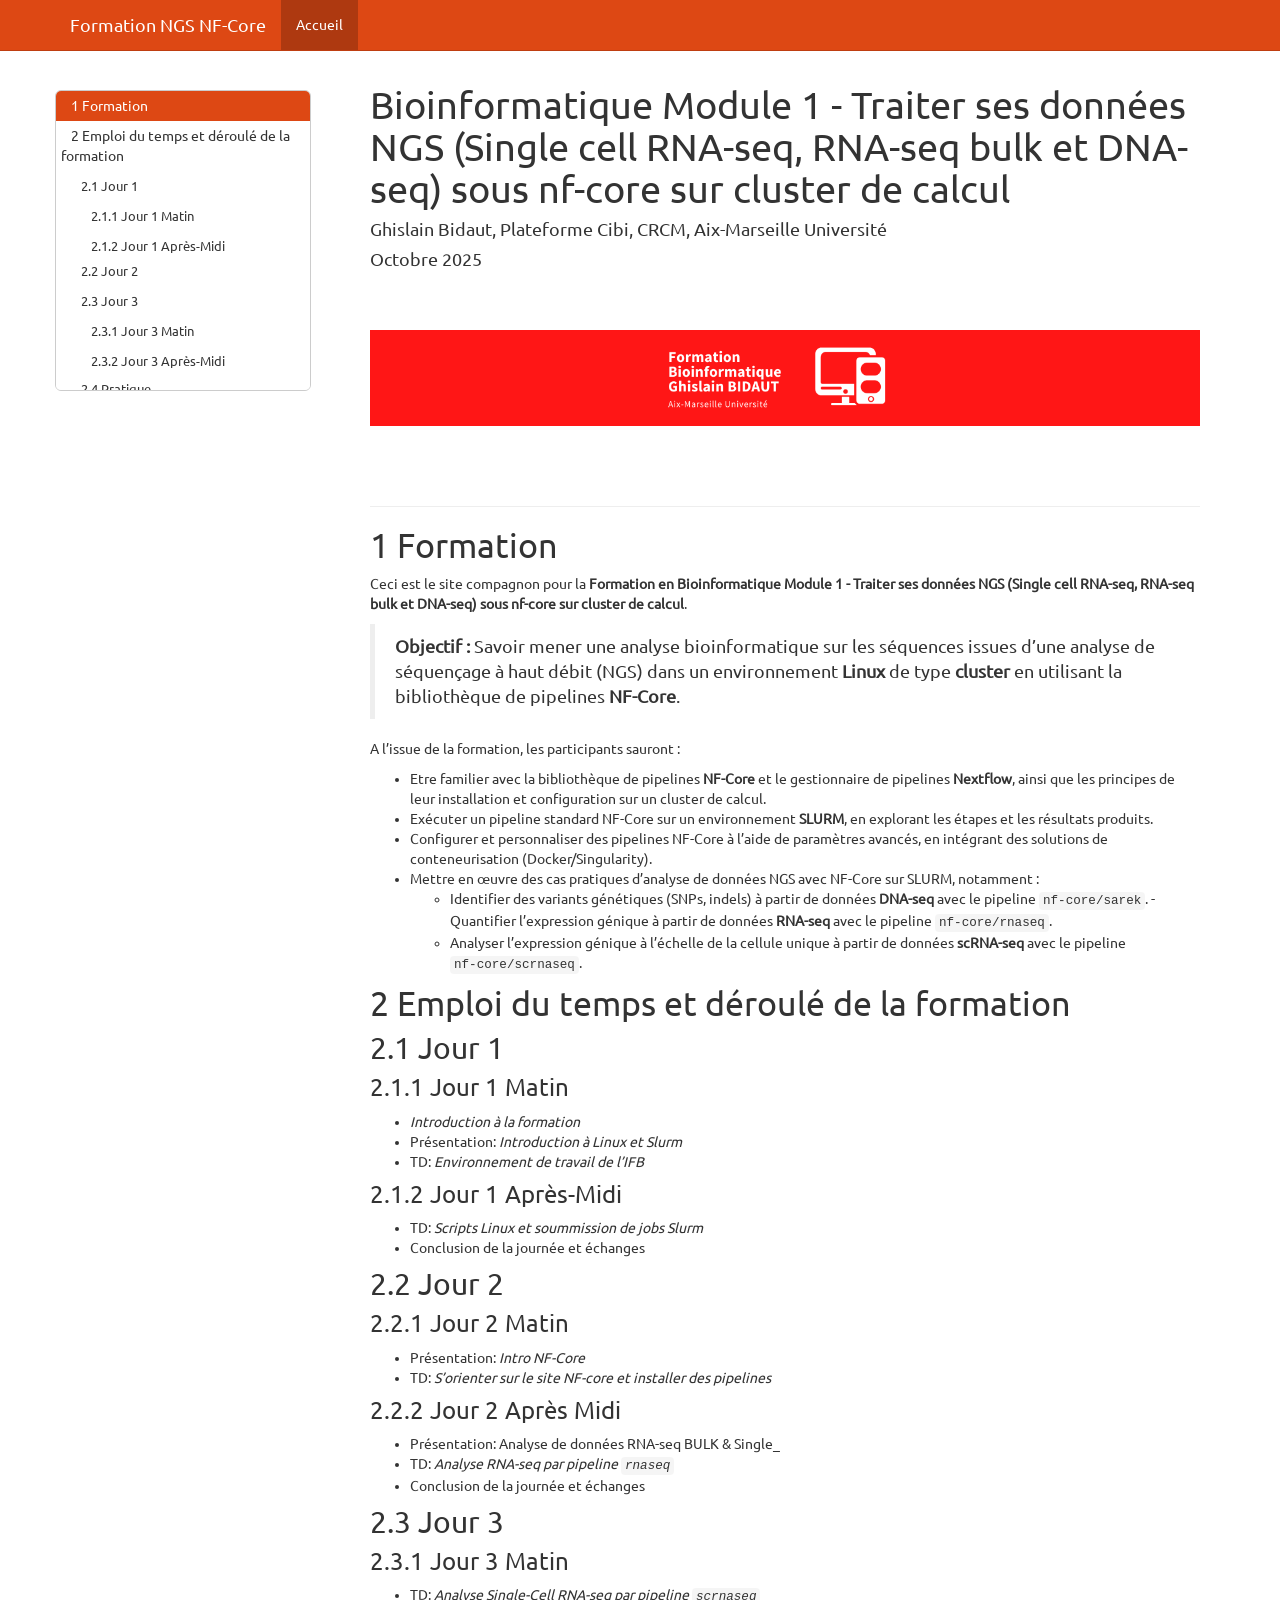
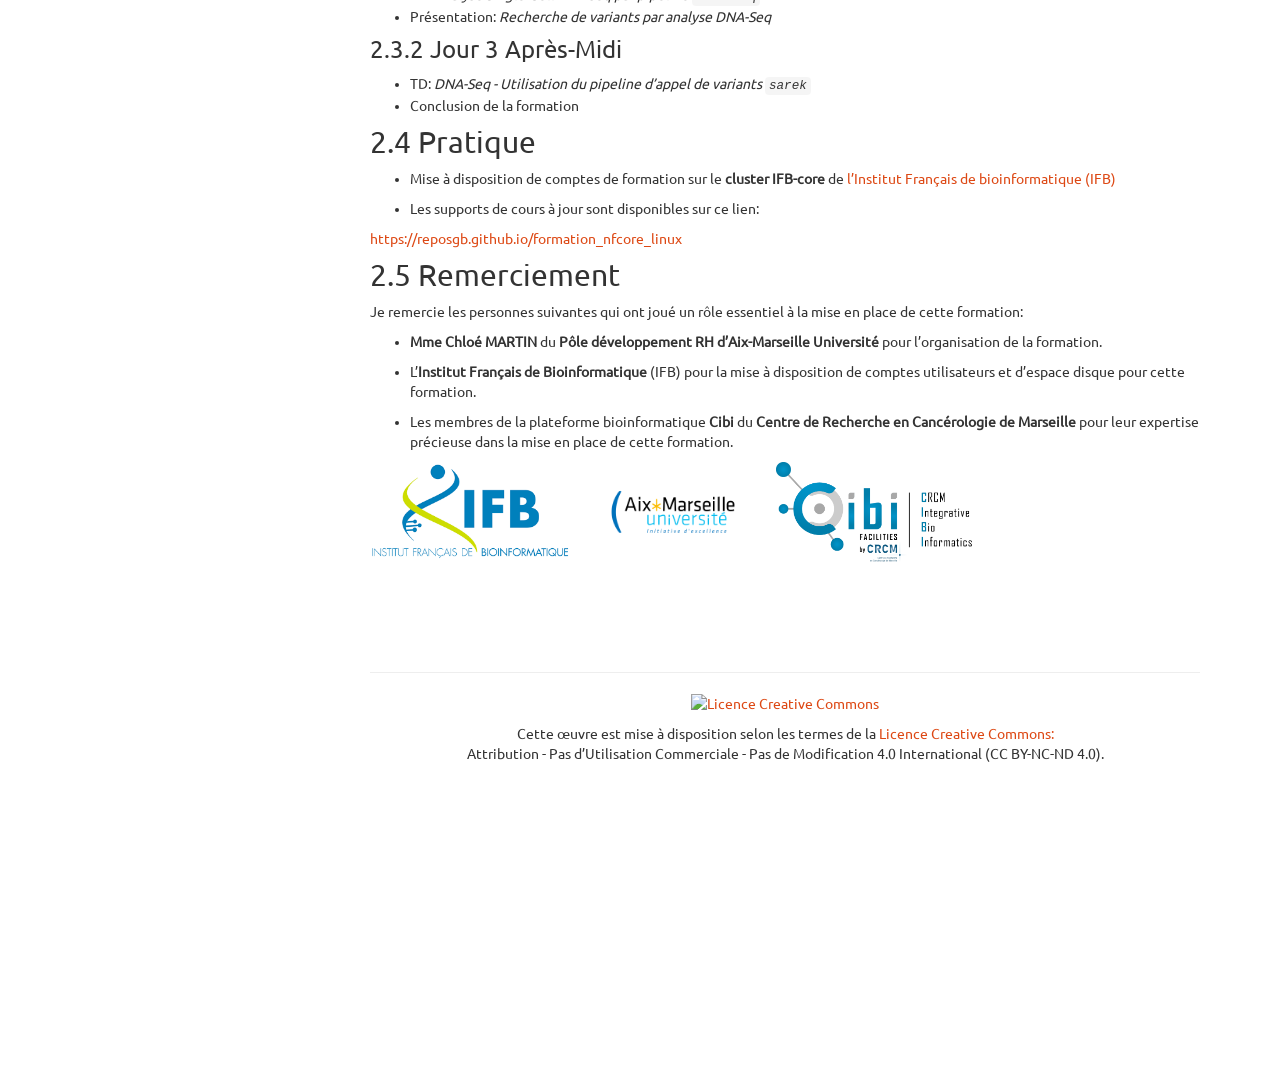
==== index.html @ 245c3b12 "update" ====
<!DOCTYPE html>

<html>

<head>

<meta charset="utf-8" />
<meta name="generator" content="pandoc" />
<meta http-equiv="X-UA-Compatible" content="IE=EDGE" />


<meta name="author" content="Ghislain Bidaut, Plateforme Cibi, CRCM, Aix-Marseille Université" />


<title>Bioinformatique Module 1 - Traiter ses données NGS (Single cell RNA-seq, RNA-seq bulk et DNA-seq) sous nf-core sur cluster de calcul</title>

<script src="site_libs/header-attrs-2.29/header-attrs.js"></script>
<script src="site_libs/jquery-3.6.0/jquery-3.6.0.min.js"></script>
<meta name="viewport" content="width=device-width, initial-scale=1" />
<link href="site_libs/bootstrap-3.3.5/css/united.min.css" rel="stylesheet" />
<script src="site_libs/bootstrap-3.3.5/js/bootstrap.min.js"></script>
<script src="site_libs/bootstrap-3.3.5/shim/html5shiv.min.js"></script>
<script src="site_libs/bootstrap-3.3.5/shim/respond.min.js"></script>
<style>h1 {font-size: 34px;}
       h1.title {font-size: 38px;}
       h2 {font-size: 30px;}
       h3 {font-size: 24px;}
       h4 {font-size: 18px;}
       h5 {font-size: 16px;}
       h6 {font-size: 12px;}
       code {color: inherit; background-color: rgba(0, 0, 0, 0.04);}
       pre:not([class]) { background-color: white }</style>
<script src="site_libs/jqueryui-1.13.2/jquery-ui.min.js"></script>
<link href="site_libs/tocify-1.9.1/jquery.tocify.css" rel="stylesheet" />
<script src="site_libs/tocify-1.9.1/jquery.tocify.js"></script>
<script src="site_libs/navigation-1.1/tabsets.js"></script>
<link href="site_libs/highlightjs-9.12.0/default.css" rel="stylesheet" />
<script src="site_libs/highlightjs-9.12.0/highlight.js"></script>

<style type="text/css">
  code{white-space: pre-wrap;}
  span.smallcaps{font-variant: small-caps;}
  span.underline{text-decoration: underline;}
  div.column{display: inline-block; vertical-align: top; width: 50%;}
  div.hanging-indent{margin-left: 1.5em; text-indent: -1.5em;}
  ul.task-list{list-style: none;}
    </style>

<style type="text/css">code{white-space: pre;}</style>
<script type="text/javascript">
if (window.hljs) {
  hljs.configure({languages: []});
  hljs.initHighlightingOnLoad();
  if (document.readyState && document.readyState === "complete") {
    window.setTimeout(function() { hljs.initHighlighting(); }, 0);
  }
}
</script>









<style type = "text/css">
.main-container {
  max-width: 940px;
  margin-left: auto;
  margin-right: auto;
}
img {
  max-width:100%;
}
.tabbed-pane {
  padding-top: 12px;
}
.html-widget {
  margin-bottom: 20px;
}
button.code-folding-btn:focus {
  outline: none;
}
summary {
  display: list-item;
}
details > summary > p:only-child {
  display: inline;
}
pre code {
  padding: 0;
}
</style>


<style type="text/css">
.dropdown-submenu {
  position: relative;
}
.dropdown-submenu>.dropdown-menu {
  top: 0;
  left: 100%;
  margin-top: -6px;
  margin-left: -1px;
  border-radius: 0 6px 6px 6px;
}
.dropdown-submenu:hover>.dropdown-menu {
  display: block;
}
.dropdown-submenu>a:after {
  display: block;
  content: " ";
  float: right;
  width: 0;
  height: 0;
  border-color: transparent;
  border-style: solid;
  border-width: 5px 0 5px 5px;
  border-left-color: #cccccc;
  margin-top: 5px;
  margin-right: -10px;
}
.dropdown-submenu:hover>a:after {
  border-left-color: #adb5bd;
}
.dropdown-submenu.pull-left {
  float: none;
}
.dropdown-submenu.pull-left>.dropdown-menu {
  left: -100%;
  margin-left: 10px;
  border-radius: 6px 0 6px 6px;
}
</style>

<script type="text/javascript">
// manage active state of menu based on current page
$(document).ready(function () {
  // active menu anchor
  href = window.location.pathname
  href = href.substr(href.lastIndexOf('/') + 1)
  if (href === "")
    href = "index.html";
  var menuAnchor = $('a[href="' + href + '"]');

  // mark the anchor link active (and if it's in a dropdown, also mark that active)
  var dropdown = menuAnchor.closest('li.dropdown');
  if (window.bootstrap) { // Bootstrap 4+
    menuAnchor.addClass('active');
    dropdown.find('> .dropdown-toggle').addClass('active');
  } else { // Bootstrap 3
    menuAnchor.parent().addClass('active');
    dropdown.addClass('active');
  }

  // Navbar adjustments
  var navHeight = $(".navbar").first().height() + 15;
  var style = document.createElement('style');
  var pt = "padding-top: " + navHeight + "px; ";
  var mt = "margin-top: -" + navHeight + "px; ";
  var css = "";
  // offset scroll position for anchor links (for fixed navbar)
  for (var i = 1; i <= 6; i++) {
    css += ".section h" + i + "{ " + pt + mt + "}\n";
  }
  style.innerHTML = "body {" + pt + "padding-bottom: 40px; }\n" + css;
  document.head.appendChild(style);
});
</script>

<!-- tabsets -->

<style type="text/css">
.tabset-dropdown > .nav-tabs {
  display: inline-table;
  max-height: 500px;
  min-height: 44px;
  overflow-y: auto;
  border: 1px solid #ddd;
  border-radius: 4px;
}

.tabset-dropdown > .nav-tabs > li.active:before, .tabset-dropdown > .nav-tabs.nav-tabs-open:before {
  content: "\e259";
  font-family: 'Glyphicons Halflings';
  display: inline-block;
  padding: 10px;
  border-right: 1px solid #ddd;
}

.tabset-dropdown > .nav-tabs.nav-tabs-open > li.active:before {
  content: "\e258";
  font-family: 'Glyphicons Halflings';
  border: none;
}

.tabset-dropdown > .nav-tabs > li.active {
  display: block;
}

.tabset-dropdown > .nav-tabs > li > a,
.tabset-dropdown > .nav-tabs > li > a:focus,
.tabset-dropdown > .nav-tabs > li > a:hover {
  border: none;
  display: inline-block;
  border-radius: 4px;
  background-color: transparent;
}

.tabset-dropdown > .nav-tabs.nav-tabs-open > li {
  display: block;
  float: none;
}

.tabset-dropdown > .nav-tabs > li {
  display: none;
}
</style>

<!-- code folding -->



<style type="text/css">

#TOC {
  margin: 25px 0px 20px 0px;
}
@media (max-width: 768px) {
#TOC {
  position: relative;
  width: 100%;
}
}

@media print {
.toc-content {
  /* see https://github.com/w3c/csswg-drafts/issues/4434 */
  float: right;
}
}

.toc-content {
  padding-left: 30px;
  padding-right: 40px;
}

div.main-container {
  max-width: 1200px;
}

div.tocify {
  width: 20%;
  max-width: 260px;
  max-height: 85%;
}

@media (min-width: 768px) and (max-width: 991px) {
  div.tocify {
    width: 25%;
  }
}

@media (max-width: 767px) {
  div.tocify {
    width: 100%;
    max-width: none;
  }
}

.tocify ul, .tocify li {
  line-height: 20px;
}

.tocify-subheader .tocify-item {
  font-size: 0.90em;
}

.tocify .list-group-item {
  border-radius: 0px;
}


</style>



</head>

<body>


<div class="container-fluid main-container">


<!-- setup 3col/9col grid for toc_float and main content  -->
<div class="row">
<div class="col-xs-12 col-sm-4 col-md-3">
<div id="TOC" class="tocify">
</div>
</div>

<div class="toc-content col-xs-12 col-sm-8 col-md-9">




<div class="navbar navbar-default  navbar-fixed-top" role="navigation">
  <div class="container">
    <div class="navbar-header">
      <button type="button" class="navbar-toggle collapsed" data-toggle="collapse" data-bs-toggle="collapse" data-target="#navbar" data-bs-target="#navbar">
        <span class="icon-bar"></span>
        <span class="icon-bar"></span>
        <span class="icon-bar"></span>
      </button>
      <a class="navbar-brand" href="index.html">Formation NGS NF-Core</a>
    </div>
    <div id="navbar" class="navbar-collapse collapse">
      <ul class="nav navbar-nav">
        <li>
  <a href="index.html">Accueil</a>
</li>
      </ul>
      <ul class="nav navbar-nav navbar-right">
        
      </ul>
    </div><!--/.nav-collapse -->
  </div><!--/.container -->
</div><!--/.navbar -->

<div id="header">



<h1 class="title toc-ignore">Bioinformatique Module 1 - Traiter ses
données NGS (Single cell RNA-seq, RNA-seq bulk et DNA-seq) sous nf-core
sur cluster de calcul</h1>
<h4 class="author">Ghislain Bidaut, Plateforme Cibi, CRCM, Aix-Marseille
Université</h4>
<h4 class="date">Octobre 2025</h4>

</div>


<p><br> <br></p>
<p><img src="Maxi_Logo_Formation_Bioinfo.png" width="3000" /> <br> <br>
<br> <br></p>
<hr />
<div id="formation" class="section level1" number="1">
<h1><span class="header-section-number">1</span> Formation</h1>
<p>Ceci est le site compagnon pour la <strong>Formation en
Bioinformatique Module 1 - Traiter ses données NGS (Single cell RNA-seq,
RNA-seq bulk et DNA-seq) sous nf-core sur cluster de
calcul</strong>.</p>
<blockquote>
<p><strong>Objectif :</strong> Savoir mener une analyse bioinformatique
sur les séquences issues d’une analyse de séquençage à haut débit (NGS)
dans un environnement <strong>Linux</strong> de type
<strong>cluster</strong> en utilisant la bibliothèque de pipelines
<strong>NF-Core</strong>.</p>
</blockquote>
<p>A l’issue de la formation, les participants sauront :</p>
<ul>
<li>Etre familier avec la bibliothèque de pipelines
<strong>NF-Core</strong> et le gestionnaire de pipelines
<strong>Nextflow</strong>, ainsi que les principes de leur installation
et configuration sur un cluster de calcul.</li>
<li>Exécuter un pipeline standard NF-Core sur un environnement
<strong>SLURM</strong>, en explorant les étapes et les résultats
produits.</li>
<li>Configurer et personnaliser des pipelines NF-Core à l’aide de
paramètres avancés, en intégrant des solutions de conteneurisation
(Docker/Singularity).</li>
<li>Mettre en œuvre des cas pratiques d’analyse de données NGS avec
NF-Core sur SLURM, notamment :
<ul>
<li>Identifier des variants génétiques (SNPs, indels) à partir de
données <strong>DNA-seq</strong> avec le pipeline
<code>nf-core/sarek</code>. -Quantifier l’expression génique à partir de
données <strong>RNA-seq</strong> avec le pipeline
<code>nf-core/rnaseq</code>.</li>
<li>Analyser l’expression génique à l’échelle de la cellule unique à
partir de données <strong>scRNA-seq</strong> avec le pipeline
<code>nf-core/scrnaseq</code>.</li>
</ul></li>
</ul>
</div>
<div id="emploi-du-temps-et-déroulé-de-la-formation"
class="section level1" number="2">
<h1><span class="header-section-number">2</span> Emploi du temps et
déroulé de la formation</h1>
<div id="jour-1" class="section level2" number="2.1">
<h2><span class="header-section-number">2.1</span> Jour 1</h2>
<div id="jour-1-matin" class="section level3" number="2.1.1">
<h3><span class="header-section-number">2.1.1</span> Jour 1 Matin</h3>
<ul>
<li><em>Introduction à la formation</em></li>
<li>Présentation: <em>Introduction à Linux et Slurm</em></li>
<li>TD: <em>Environnement de travail de l’IFB</em></li>
</ul>
</div>
<div id="jour-1-après-midi" class="section level3" number="2.1.2">
<h3><span class="header-section-number">2.1.2</span> Jour 1
Après-Midi</h3>
<ul>
<li>TD: <em>Scripts Linux et soummission de jobs Slurm</em></li>
<li>Conclusion de la journée et échanges</li>
</ul>
</div>
</div>
<div id="jour-2" class="section level2" number="2.2">
<h2><span class="header-section-number">2.2</span> Jour 2</h2>
<div id="jour-2-matin" class="section level3" number="2.2.1">
<h3><span class="header-section-number">2.2.1</span> Jour 2 Matin</h3>
<ul>
<li>Présentation: <em>Intro NF-Core</em></li>
<li>TD: <em>S’orienter sur le site NF-core et installer des
pipelines</em></li>
</ul>
</div>
<div id="jour-2-après-midi" class="section level3" number="2.2.2">
<h3><span class="header-section-number">2.2.2</span> Jour 2 Après
Midi</h3>
<ul>
<li>Présentation: Analyse de données RNA-seq BULK &amp; Single_</li>
<li>TD: <em>Analyse RNA-seq par pipeline <code>rnaseq</code></em></li>
<li>Conclusion de la journée et échanges</li>
</ul>
</div>
</div>
<div id="jour-3" class="section level2" number="2.3">
<h2><span class="header-section-number">2.3</span> Jour 3</h2>
<div id="jour-3-matin" class="section level3" number="2.3.1">
<h3><span class="header-section-number">2.3.1</span> Jour 3 Matin</h3>
<ul>
<li>TD: <em>Analyse Single-Cell RNA-seq par pipeline
<code>scrnaseq</code></em></li>
<li>Présentation: <em>Recherche de variants par analyse
DNA-Seq</em></li>
</ul>
</div>
<div id="jour-3-après-midi" class="section level3" number="2.3.2">
<h3><span class="header-section-number">2.3.2</span> Jour 3
Après-Midi</h3>
<ul>
<li>TD: <em>DNA-Seq - Utilisation du pipeline d’appel de variants
<code>sarek</code></em></li>
<li>Conclusion de la formation</li>
</ul>
</div>
</div>
<div id="pratique" class="section level2" number="2.4">
<h2><span class="header-section-number">2.4</span> Pratique</h2>
<ul>
<li><p>Mise à disposition de comptes de formation sur le <strong>cluster
IFB-core</strong> de <a
href="https://www.france-bioinformatique.fr/">l’Institut Français de
bioinformatique (IFB)</a></p></li>
<li><p>Les supports de cours à jour sont disponibles sur ce
lien:</p></li>
</ul>
<p><a href="https://reposgb.github.io/formation_nfcore_linux"
class="uri">https://reposgb.github.io/formation_nfcore_linux</a></p>
</div>
<div id="remerciement" class="section level2" number="2.5">
<h2><span class="header-section-number">2.5</span> Remerciement</h2>
<p>Je remercie les personnes suivantes qui ont joué un rôle essentiel à
la mise en place de cette formation:</p>
<ul>
<li><p><strong>Mme Chloé MARTIN</strong> du <strong>Pôle développement
RH d’Aix-Marseille Université</strong> pour l’organisation de la
formation.</p></li>
<li><p>L’<strong>Institut Français de Bioinformatique</strong> (IFB)
pour la mise à disposition de comptes utilisateurs et d’espace disque
pour cette formation.</p></li>
<li><p>Les membres de la plateforme bioinformatique
<strong>Cibi</strong> du <strong>Centre de Recherche en Cancérologie de
Marseille</strong> pour leur expertise précieuse dans la mise en place
de cette formation.</p></li>
</ul>
<p><img src="Logo_IFB.png" width="200" /> <img src="Logo_AMU.png"
width="200" /> <img src="Logo_Cibi_classic.png" width="200" /></p>
<p><br> <br> <br> <br></p>
<hr />
<div style="text-align: center">
<p><a rel="license" href="http://creativecommons.org/licenses/by-nc-nd/4.0/"><img alt="Licence Creative Commons" style="border-width:0" src="https://licensebuttons.net/l/by-nc-nd/4.0/88x31.png"></a><br></p>
<p>Cette œuvre est mise à disposition selon les termes de la
<a rel="license" href="http://creativecommons.org/licenses/by-nc-nd/4.0/">Licence
Creative Commons:</a> <br>Attribution - Pas d’Utilisation Commerciale -
Pas de Modification 4.0 International (CC BY-NC-ND 4.0).</p>
</div>
</div>
</div>



</div>
</div>

</div>

<script>

// add bootstrap table styles to pandoc tables
function bootstrapStylePandocTables() {
  $('tr.odd').parent('tbody').parent('table').addClass('table table-condensed');
}
$(document).ready(function () {
  bootstrapStylePandocTables();
});


</script>

<!-- tabsets -->

<script>
$(document).ready(function () {
  window.buildTabsets("TOC");
});

$(document).ready(function () {
  $('.tabset-dropdown > .nav-tabs > li').click(function () {
    $(this).parent().toggleClass('nav-tabs-open');
  });
});
</script>

<!-- code folding -->

<script>
$(document).ready(function ()  {

    // temporarily add toc-ignore selector to headers for the consistency with Pandoc
    $('.unlisted.unnumbered').addClass('toc-ignore')

    // move toc-ignore selectors from section div to header
    $('div.section.toc-ignore')
        .removeClass('toc-ignore')
        .children('h1,h2,h3,h4,h5').addClass('toc-ignore');

    // establish options
    var options = {
      selectors: "h1,h2,h3",
      theme: "bootstrap3",
      context: '.toc-content',
      hashGenerator: function (text) {
        return text.replace(/[.\\/?&!#<>]/g, '').replace(/\s/g, '_');
      },
      ignoreSelector: ".toc-ignore",
      scrollTo: 0
    };
    options.showAndHide = true;
    options.smoothScroll = true;

    // tocify
    var toc = $("#TOC").tocify(options).data("toc-tocify");
});
</script>

<!-- dynamically load mathjax for compatibility with self-contained -->
<script>
  (function () {
    var script = document.createElement("script");
    script.type = "text/javascript";
    script.src  = "https://mathjax.rstudio.com/latest/MathJax.js?config=TeX-AMS-MML_HTMLorMML";
    document.getElementsByTagName("head")[0].appendChild(script);
  })();
</script>

</body>
</html>
---- site_libs/bootstrap-3.3.5/css/united.min.css ----
@font-face {
  font-family: 'Ubuntu';
  font-style: normal;
  font-weight: 400;
  src: url(fonts/Ubuntu.ttf) format('truetype');
}

/*!
 * bootswatch v3.3.6
 * Homepage: http://bootswatch.com
 * Copyright 2012-2015 Thomas Park
 * Licensed under MIT
 * Based on Bootstrap
*//*!
 * Bootstrap v3.3.6 (http://getbootstrap.com)
 * Copyright 2011-2015 Twitter, Inc.
 * Licensed under MIT (https://github.com/twbs/bootstrap/blob/master/LICENSE)
 *//*! normalize.css v3.0.3 | MIT License | github.com/necolas/normalize.css */html{font-family:sans-serif;-ms-text-size-adjust:100%;-webkit-text-size-adjust:100%}body{margin:0}article,aside,details,figcaption,figure,footer,header,hgroup,main,menu,nav,section,summary{display:block}audio,canvas,progress,video{display:inline-block;vertical-align:baseline}audio:not([controls]){display:none;height:0}[hidden],template{display:none}a{background-color:transparent}a:active,a:hover{outline:0}abbr[title]{border-bottom:1px dotted}b,strong{font-weight:bold}dfn{font-style:italic}h1{font-size:2em;margin:0.67em 0}mark{background:#ff0;color:#000}small{font-size:80%}sub,sup{font-size:75%;line-height:0;position:relative;vertical-align:baseline}sup{top:-0.5em}sub{bottom:-0.25em}img{border:0}svg:not(:root){overflow:hidden}figure{margin:1em 40px}hr{-webkit-box-sizing:content-box;-moz-box-sizing:content-box;box-sizing:content-box;height:0}pre{overflow:auto}code,kbd,pre,samp{font-family:monospace, monospace;font-size:1em}button,input,optgroup,select,textarea{color:inherit;font:inherit;margin:0}button{overflow:visible}button,select{text-transform:none}button,html input[type="button"],input[type="reset"],input[type="submit"]{-webkit-appearance:button;cursor:pointer}button[disabled],html input[disabled]{cursor:default}button::-moz-focus-inner,input::-moz-focus-inner{border:0;padding:0}input{line-height:normal}input[type="checkbox"],input[type="radio"]{-webkit-box-sizing:border-box;-moz-box-sizing:border-box;box-sizing:border-box;padding:0}input[type="number"]::-webkit-inner-spin-button,input[type="number"]::-webkit-outer-spin-button{height:auto}input[type="search"]{-webkit-appearance:textfield;-webkit-box-sizing:content-box;-moz-box-sizing:content-box;box-sizing:content-box}input[type="search"]::-webkit-search-cancel-button,input[type="search"]::-webkit-search-decoration{-webkit-appearance:none}fieldset{border:1px solid #c0c0c0;margin:0 2px;padding:0.35em 0.625em 0.75em}legend{border:0;padding:0}textarea{overflow:auto}optgroup{font-weight:bold}table{border-collapse:collapse;border-spacing:0}td,th{padding:0}/*! Source: https://github.com/h5bp/html5-boilerplate/blob/master/src/css/main.css */@media print{*,*:before,*:after{background:transparent !important;color:#000 !important;-webkit-box-shadow:none !important;box-shadow:none !important;text-shadow:none !important}a,a:visited{text-decoration:underline}a[href]:after{content:" (" attr(href) ")"}abbr[title]:after{content:" (" attr(title) ")"}a[href^="#"]:after,a[href^="javascript:"]:after{content:""}pre,blockquote{border:1px solid #999;page-break-inside:avoid}thead{display:table-header-group}tr,img{page-break-inside:avoid}img{max-width:100% !important}p,h2,h3{orphans:3;widows:3}h2,h3{page-break-after:avoid}.navbar{display:none}.btn>.caret,.dropup>.btn>.caret{border-top-color:#000 !important}.label{border:1px solid #000}.table{border-collapse:collapse !important}.table td,.table th{background-color:#fff !important}.table-bordered th,.table-bordered td{border:1px solid #ddd !important}}@font-face{font-family:'Glyphicons Halflings';src:url('../fonts/glyphicons-halflings-regular.eot');src:url('../fonts/glyphicons-halflings-regular.eot?#iefix') format('embedded-opentype'),url('../fonts/glyphicons-halflings-regular.woff') format('woff'),url('../fonts/glyphicons-halflings-regular.ttf') format('truetype'),url('../fonts/glyphicons-halflings-regular.svg#glyphicons_halflingsregular') format('svg')}.glyphicon{position:relative;top:1px;display:inline-block;font-family:'Glyphicons Halflings';font-style:normal;font-weight:normal;line-height:1;-webkit-font-smoothing:antialiased;-moz-osx-font-smoothing:grayscale}.glyphicon-asterisk:before{content:"\002a"}.glyphicon-plus:before{content:"\002b"}.glyphicon-euro:before,.glyphicon-eur:before{content:"\20ac"}.glyphicon-minus:before{content:"\2212"}.glyphicon-cloud:before{content:"\2601"}.glyphicon-envelope:before{content:"\2709"}.glyphicon-pencil:before{content:"\270f"}.glyphicon-glass:before{content:"\e001"}.glyphicon-music:before{content:"\e002"}.glyphicon-search:before{content:"\e003"}.glyphicon-heart:before{content:"\e005"}.glyphicon-star:before{content:"\e006"}.glyphicon-star-empty:before{content:"\e007"}.glyphicon-user:before{content:"\e008"}.glyphicon-film:before{content:"\e009"}.glyphicon-th-large:before{content:"\e010"}.glyphicon-th:before{content:"\e011"}.glyphicon-th-list:before{content:"\e012"}.glyphicon-ok:before{content:"\e013"}.glyphicon-remove:before{content:"\e014"}.glyphicon-zoom-in:before{content:"\e015"}.glyphicon-zoom-out:before{content:"\e016"}.glyphicon-off:before{content:"\e017"}.glyphicon-signal:before{content:"\e018"}.glyphicon-cog:before{content:"\e019"}.glyphicon-trash:before{content:"\e020"}.glyphicon-home:before{content:"\e021"}.glyphicon-file:before{content:"\e022"}.glyphicon-time:before{content:"\e023"}.glyphicon-road:before{content:"\e024"}.glyphicon-download-alt:before{content:"\e025"}.glyphicon-download:before{content:"\e026"}.glyphicon-upload:before{content:"\e027"}.glyphicon-inbox:before{content:"\e028"}.glyphicon-play-circle:before{content:"\e029"}.glyphicon-repeat:before{content:"\e030"}.glyphicon-refresh:before{content:"\e031"}.glyphicon-list-alt:before{content:"\e032"}.glyphicon-lock:before{content:"\e033"}.glyphicon-flag:before{content:"\e034"}.glyphicon-headphones:before{content:"\e035"}.glyphicon-volume-off:before{content:"\e036"}.glyphicon-volume-down:before{content:"\e037"}.glyphicon-volume-up:before{content:"\e038"}.glyphicon-qrcode:before{content:"\e039"}.glyphicon-barcode:before{content:"\e040"}.glyphicon-tag:before{content:"\e041"}.glyphicon-tags:before{content:"\e042"}.glyphicon-book:before{content:"\e043"}.glyphicon-bookmark:before{content:"\e044"}.glyphicon-print:before{content:"\e045"}.glyphicon-camera:before{content:"\e046"}.glyphicon-font:before{content:"\e047"}.glyphicon-bold:before{content:"\e048"}.glyphicon-italic:before{content:"\e049"}.glyphicon-text-height:before{content:"\e050"}.glyphicon-text-width:before{content:"\e051"}.glyphicon-align-left:before{content:"\e052"}.glyphicon-align-center:before{content:"\e053"}.glyphicon-align-right:before{content:"\e054"}.glyphicon-align-justify:before{content:"\e055"}.glyphicon-list:before{content:"\e056"}.glyphicon-indent-left:before{content:"\e057"}.glyphicon-indent-right:before{content:"\e058"}.glyphicon-facetime-video:before{content:"\e059"}.glyphicon-picture:before{content:"\e060"}.glyphicon-map-marker:before{content:"\e062"}.glyphicon-adjust:before{content:"\e063"}.glyphicon-tint:before{content:"\e064"}.glyphicon-edit:before{content:"\e065"}.glyphicon-share:before{content:"\e066"}.glyphicon-check:before{content:"\e067"}.glyphicon-move:before{content:"\e068"}.glyphicon-step-backward:before{content:"\e069"}.glyphicon-fast-backward:before{content:"\e070"}.glyphicon-backward:before{content:"\e071"}.glyphicon-play:before{content:"\e072"}.glyphicon-pause:before{content:"\e073"}.glyphicon-stop:before{content:"\e074"}.glyphicon-forward:before{content:"\e075"}.glyphicon-fast-forward:before{content:"\e076"}.glyphicon-step-forward:before{content:"\e077"}.glyphicon-eject:before{content:"\e078"}.glyphicon-chevron-left:before{content:"\e079"}.glyphicon-chevron-right:before{content:"\e080"}.glyphicon-plus-sign:before{content:"\e081"}.glyphicon-minus-sign:before{content:"\e082"}.glyphicon-remove-sign:before{content:"\e083"}.glyphicon-ok-sign:before{content:"\e084"}.glyphicon-question-sign:before{content:"\e085"}.glyphicon-info-sign:before{content:"\e086"}.glyphicon-screenshot:before{content:"\e087"}.glyphicon-remove-circle:before{content:"\e088"}.glyphicon-ok-circle:before{content:"\e089"}.glyphicon-ban-circle:before{content:"\e090"}.glyphicon-arrow-left:before{content:"\e091"}.glyphicon-arrow-right:before{content:"\e092"}.glyphicon-arrow-up:before{content:"\e093"}.glyphicon-arrow-down:before{content:"\e094"}.glyphicon-share-alt:before{content:"\e095"}.glyphicon-resize-full:before{content:"\e096"}.glyphicon-resize-small:before{content:"\e097"}.glyphicon-exclamation-sign:before{content:"\e101"}.glyphicon-gift:before{content:"\e102"}.glyphicon-leaf:before{content:"\e103"}.glyphicon-fire:before{content:"\e104"}.glyphicon-eye-open:before{content:"\e105"}.glyphicon-eye-close:before{content:"\e106"}.glyphicon-warning-sign:before{content:"\e107"}.glyphicon-plane:before{content:"\e108"}.glyphicon-calendar:before{content:"\e109"}.glyphicon-random:before{content:"\e110"}.glyphicon-comment:before{content:"\e111"}.glyphicon-magnet:before{content:"\e112"}.glyphicon-chevron-up:before{content:"\e113"}.glyphicon-chevron-down:before{content:"\e114"}.glyphicon-retweet:before{content:"\e115"}.glyphicon-shopping-cart:before{content:"\e116"}.glyphicon-folder-close:before{content:"\e117"}.glyphicon-folder-open:before{content:"\e118"}.glyphicon-resize-vertical:before{content:"\e119"}.glyphicon-resize-horizontal:before{content:"\e120"}.glyphicon-hdd:before{content:"\e121"}.glyphicon-bullhorn:before{content:"\e122"}.glyphicon-bell:before{content:"\e123"}.glyphicon-certificate:before{content:"\e124"}.glyphicon-thumbs-up:before{content:"\e125"}.glyphicon-thumbs-down:before{content:"\e126"}.glyphicon-hand-right:before{content:"\e127"}.glyphicon-hand-left:before{content:"\e128"}.glyphicon-hand-up:before{content:"\e129"}.glyphicon-hand-down:before{content:"\e130"}.glyphicon-circle-arrow-right:before{content:"\e131"}.glyphicon-circle-arrow-left:before{content:"\e132"}.glyphicon-circle-arrow-up:before{content:"\e133"}.glyphicon-circle-arrow-down:before{content:"\e134"}.glyphicon-globe:before{content:"\e135"}.glyphicon-wrench:before{content:"\e136"}.glyphicon-tasks:before{content:"\e137"}.glyphicon-filter:before{content:"\e138"}.glyphicon-briefcase:before{content:"\e139"}.glyphicon-fullscreen:before{content:"\e140"}.glyphicon-dashboard:before{content:"\e141"}.glyphicon-paperclip:before{content:"\e142"}.glyphicon-heart-empty:before{content:"\e143"}.glyphicon-link:before{content:"\e144"}.glyphicon-phone:before{content:"\e145"}.glyphicon-pushpin:before{content:"\e146"}.glyphicon-usd:before{content:"\e148"}.glyphicon-gbp:before{content:"\e149"}.glyphicon-sort:before{content:"\e150"}.glyphicon-sort-by-alphabet:before{content:"\e151"}.glyphicon-sort-by-alphabet-alt:before{content:"\e152"}.glyphicon-sort-by-order:before{content:"\e153"}.glyphicon-sort-by-order-alt:before{content:"\e154"}.glyphicon-sort-by-attributes:before{content:"\e155"}.glyphicon-sort-by-attributes-alt:before{content:"\e156"}.glyphicon-unchecked:before{content:"\e157"}.glyphicon-expand:before{content:"\e158"}.glyphicon-collapse-down:before{content:"\e159"}.glyphicon-collapse-up:before{content:"\e160"}.glyphicon-log-in:before{content:"\e161"}.glyphicon-flash:before{content:"\e162"}.glyphicon-log-out:before{content:"\e163"}.glyphicon-new-window:before{content:"\e164"}.glyphicon-record:before{content:"\e165"}.glyphicon-save:before{content:"\e166"}.glyphicon-open:before{content:"\e167"}.glyphicon-saved:before{content:"\e168"}.glyphicon-import:before{content:"\e169"}.glyphicon-export:before{content:"\e170"}.glyphicon-send:before{content:"\e171"}.glyphicon-floppy-disk:before{content:"\e172"}.glyphicon-floppy-saved:before{content:"\e173"}.glyphicon-floppy-remove:before{content:"\e174"}.glyphicon-floppy-save:before{content:"\e175"}.glyphicon-floppy-open:before{content:"\e176"}.glyphicon-credit-card:before{content:"\e177"}.glyphicon-transfer:before{content:"\e178"}.glyphicon-cutlery:before{content:"\e179"}.glyphicon-header:before{content:"\e180"}.glyphicon-compressed:before{content:"\e181"}.glyphicon-earphone:before{content:"\e182"}.glyphicon-phone-alt:before{content:"\e183"}.glyphicon-tower:before{content:"\e184"}.glyphicon-stats:before{content:"\e185"}.glyphicon-sd-video:before{content:"\e186"}.glyphicon-hd-video:before{content:"\e187"}.glyphicon-subtitles:before{content:"\e188"}.glyphicon-sound-stereo:before{content:"\e189"}.glyphicon-sound-dolby:before{content:"\e190"}.glyphicon-sound-5-1:before{content:"\e191"}.glyphicon-sound-6-1:before{content:"\e192"}.glyphicon-sound-7-1:before{content:"\e193"}.glyphicon-copyright-mark:before{content:"\e194"}.glyphicon-registration-mark:before{content:"\e195"}.glyphicon-cloud-download:before{content:"\e197"}.glyphicon-cloud-upload:before{content:"\e198"}.glyphicon-tree-conifer:before{content:"\e199"}.glyphicon-tree-deciduous:before{content:"\e200"}.glyphicon-cd:before{content:"\e201"}.glyphicon-save-file:before{content:"\e202"}.glyphicon-open-file:before{content:"\e203"}.glyphicon-level-up:before{content:"\e204"}.glyphicon-copy:before{content:"\e205"}.glyphicon-paste:before{content:"\e206"}.glyphicon-alert:before{content:"\e209"}.glyphicon-equalizer:before{content:"\e210"}.glyphicon-king:before{content:"\e211"}.glyphicon-queen:before{content:"\e212"}.glyphicon-pawn:before{content:"\e213"}.glyphicon-bishop:before{content:"\e214"}.glyphicon-knight:before{content:"\e215"}.glyphicon-baby-formula:before{content:"\e216"}.glyphicon-tent:before{content:"\26fa"}.glyphicon-blackboard:before{content:"\e218"}.glyphicon-bed:before{content:"\e219"}.glyphicon-apple:before{content:"\f8ff"}.glyphicon-erase:before{content:"\e221"}.glyphicon-hourglass:before{content:"\231b"}.glyphicon-lamp:before{content:"\e223"}.glyphicon-duplicate:before{content:"\e224"}.glyphicon-piggy-bank:before{content:"\e225"}.glyphicon-scissors:before{content:"\e226"}.glyphicon-bitcoin:before{content:"\e227"}.glyphicon-btc:before{content:"\e227"}.glyphicon-xbt:before{content:"\e227"}.glyphicon-yen:before{content:"\00a5"}.glyphicon-jpy:before{content:"\00a5"}.glyphicon-ruble:before{content:"\20bd"}.glyphicon-rub:before{content:"\20bd"}.glyphicon-scale:before{content:"\e230"}.glyphicon-ice-lolly:before{content:"\e231"}.glyphicon-ice-lolly-tasted:before{content:"\e232"}.glyphicon-education:before{content:"\e233"}.glyphicon-option-horizontal:before{content:"\e234"}.glyphicon-option-vertical:before{content:"\e235"}.glyphicon-menu-hamburger:before{content:"\e236"}.glyphicon-modal-window:before{content:"\e237"}.glyphicon-oil:before{content:"\e238"}.glyphicon-grain:before{content:"\e239"}.glyphicon-sunglasses:before{content:"\e240"}.glyphicon-text-size:before{content:"\e241"}.glyphicon-text-color:before{content:"\e242"}.glyphicon-text-background:before{content:"\e243"}.glyphicon-object-align-top:before{content:"\e244"}.glyphicon-object-align-bottom:before{content:"\e245"}.glyphicon-object-align-horizontal:before{content:"\e246"}.glyphicon-object-align-left:before{content:"\e247"}.glyphicon-object-align-vertical:before{content:"\e248"}.glyphicon-object-align-right:before{content:"\e249"}.glyphicon-triangle-right:before{content:"\e250"}.glyphicon-triangle-left:before{content:"\e251"}.glyphicon-triangle-bottom:before{content:"\e252"}.glyphicon-triangle-top:before{content:"\e253"}.glyphicon-console:before{content:"\e254"}.glyphicon-superscript:before{content:"\e255"}.glyphicon-subscript:before{content:"\e256"}.glyphicon-menu-left:before{content:"\e257"}.glyphicon-menu-right:before{content:"\e258"}.glyphicon-menu-down:before{content:"\e259"}.glyphicon-menu-up:before{content:"\e260"}*{-webkit-box-sizing:border-box;-moz-box-sizing:border-box;box-sizing:border-box}*:before,*:after{-webkit-box-sizing:border-box;-moz-box-sizing:border-box;box-sizing:border-box}html{font-size:10px;-webkit-tap-highlight-color:rgba(0,0,0,0)}body{font-family:"Ubuntu",Tahoma,"Helvetica Neue",Helvetica,Arial,sans-serif;font-size:14px;line-height:1.42857143;color:#333333;background-color:#ffffff}input,button,select,textarea{font-family:inherit;font-size:inherit;line-height:inherit}a{color:#dd4814;text-decoration:none}a:hover,a:focus{color:#97310e;text-decoration:underline}a:focus{outline:thin dotted;outline:5px auto -webkit-focus-ring-color;outline-offset:-2px}figure{margin:0}img{vertical-align:middle}.img-responsive,.thumbnail>img,.thumbnail a>img,.carousel-inner>.item>img,.carousel-inner>.item>a>img{display:block;max-width:100%;height:auto}.img-rounded{border-radius:6px}.img-thumbnail{padding:4px;line-height:1.42857143;background-color:#ffffff;border:1px solid #dddddd;border-radius:4px;-webkit-transition:all .2s ease-in-out;-o-transition:all .2s ease-in-out;transition:all .2s ease-in-out;display:inline-block;max-width:100%;height:auto}.img-circle{border-radius:50%}hr{margin-top:20px;margin-bottom:20px;border:0;border-top:1px solid #eeeeee}.sr-only{position:absolute;width:1px;height:1px;margin:-1px;padding:0;overflow:hidden;clip:rect(0, 0, 0, 0);border:0}.sr-only-focusable:active,.sr-only-focusable:focus{position:static;width:auto;height:auto;margin:0;overflow:visible;clip:auto}[role="button"]{cursor:pointer}h1,h2,h3,h4,h5,h6,.h1,.h2,.h3,.h4,.h5,.h6{font-family:"Ubuntu",Tahoma,"Helvetica Neue",Helvetica,Arial,sans-serif;font-weight:500;line-height:1.1;color:inherit}h1 small,h2 small,h3 small,h4 small,h5 small,h6 small,.h1 small,.h2 small,.h3 small,.h4 small,.h5 small,.h6 small,h1 .small,h2 .small,h3 .small,h4 .small,h5 .small,h6 .small,.h1 .small,.h2 .small,.h3 .small,.h4 .small,.h5 .small,.h6 .small{font-weight:normal;line-height:1;color:#aea79f}h1,.h1,h2,.h2,h3,.h3{margin-top:20px;margin-bottom:10px}h1 small,.h1 small,h2 small,.h2 small,h3 small,.h3 small,h1 .small,.h1 .small,h2 .small,.h2 .small,h3 .small,.h3 .small{font-size:65%}h4,.h4,h5,.h5,h6,.h6{margin-top:10px;margin-bottom:10px}h4 small,.h4 small,h5 small,.h5 small,h6 small,.h6 small,h4 .small,.h4 .small,h5 .small,.h5 .small,h6 .small,.h6 .small{font-size:75%}h1,.h1{font-size:36px}h2,.h2{font-size:30px}h3,.h3{font-size:24px}h4,.h4{font-size:18px}h5,.h5{font-size:14px}h6,.h6{font-size:12px}p{margin:0 0 10px}.lead{margin-bottom:20px;font-size:16px;font-weight:300;line-height:1.4}@media (min-width:768px){.lead{font-size:21px}}small,.small{font-size:85%}mark,.mark{background-color:#fcf8e3;padding:.2em}.text-left{text-align:left}.text-right{text-align:right}.text-center{text-align:center}.text-justify{text-align:justify}.text-nowrap{white-space:nowrap}.text-lowercase{text-transform:lowercase}.text-uppercase{text-transform:uppercase}.text-capitalize{text-transform:capitalize}.text-muted{color:#aea79f}.text-primary{color:#dd4814}a.text-primary:hover,a.text-primary:focus{color:#ae3910}.text-success{color:#468847}a.text-success:hover,a.text-success:focus{color:#356635}.text-info{color:#3a87ad}a.text-info:hover,a.text-info:focus{color:#2d6987}.text-warning{color:#c09853}a.text-warning:hover,a.text-warning:focus{color:#a47e3c}.text-danger{color:#b94a48}a.text-danger:hover,a.text-danger:focus{color:#953b39}.bg-primary{color:#fff;background-color:#dd4814}a.bg-primary:hover,a.bg-primary:focus{background-color:#ae3910}.bg-success{background-color:#dff0d8}a.bg-success:hover,a.bg-success:focus{background-color:#c1e2b3}.bg-info{background-color:#d9edf7}a.bg-info:hover,a.bg-info:focus{background-color:#afd9ee}.bg-warning{background-color:#fcf8e3}a.bg-warning:hover,a.bg-warning:focus{background-color:#f7ecb5}.bg-danger{background-color:#f2dede}a.bg-danger:hover,a.bg-danger:focus{background-color:#e4b9b9}.page-header{padding-bottom:9px;margin:40px 0 20px;border-bottom:1px solid #eeeeee}ul,ol{margin-top:0;margin-bottom:10px}ul ul,ol ul,ul ol,ol ol{margin-bottom:0}.list-unstyled{padding-left:0;list-style:none}.list-inline{padding-left:0;list-style:none;margin-left:-5px}.list-inline>li{display:inline-block;padding-left:5px;padding-right:5px}dl{margin-top:0;margin-bottom:20px}dt,dd{line-height:1.42857143}dt{font-weight:bold}dd{margin-left:0}@media (min-width:768px){.dl-horizontal dt{float:left;width:160px;clear:left;text-align:right;overflow:hidden;text-overflow:ellipsis;white-space:nowrap}.dl-horizontal dd{margin-left:180px}}abbr[title],abbr[data-original-title]{cursor:help;border-bottom:1px dotted #aea79f}.initialism{font-size:90%;text-transform:uppercase}blockquote{padding:10px 20px;margin:0 0 20px;font-size:17.5px;border-left:5px solid #eeeeee}blockquote p:last-child,blockquote ul:last-child,blockquote ol:last-child{margin-bottom:0}blockquote footer,blockquote small,blockquote .small{display:block;font-size:80%;line-height:1.42857143;color:#aea79f}blockquote footer:before,blockquote small:before,blockquote .small:before{content:'\2014 \00A0'}.blockquote-reverse,blockquote.pull-right{padding-right:15px;padding-left:0;border-right:5px solid #eeeeee;border-left:0;text-align:right}.blockquote-reverse footer:before,blockquote.pull-right footer:before,.blockquote-reverse small:before,blockquote.pull-right small:before,.blockquote-reverse .small:before,blockquote.pull-right .small:before{content:''}.blockquote-reverse footer:after,blockquote.pull-right footer:after,.blockquote-reverse small:after,blockquote.pull-right small:after,.blockquote-reverse .small:after,blockquote.pull-right .small:after{content:'\00A0 \2014'}address{margin-bottom:20px;font-style:normal;line-height:1.42857143}code,kbd,pre,samp{font-family:monospace}code{padding:2px 4px;font-size:90%;color:#c7254e;background-color:#f9f2f4;border-radius:4px}kbd{padding:2px 4px;font-size:90%;color:#ffffff;background-color:#333333;border-radius:3px;-webkit-box-shadow:inset 0 -1px 0 rgba(0,0,0,0.25);box-shadow:inset 0 -1px 0 rgba(0,0,0,0.25)}kbd kbd{padding:0;font-size:100%;font-weight:bold;-webkit-box-shadow:none;box-shadow:none}pre{display:block;padding:9.5px;margin:0 0 10px;font-size:13px;line-height:1.42857143;word-break:break-all;word-wrap:break-word;color:#333333;background-color:#f5f5f5;border:1px solid #cccccc;border-radius:4px}pre code{padding:0;font-size:inherit;color:inherit;white-space:pre-wrap;background-color:transparent;border-radius:0}.pre-scrollable{max-height:340px;overflow-y:scroll}.container{margin-right:auto;margin-left:auto;padding-left:15px;padding-right:15px}@media (min-width:768px){.container{width:750px}}@media (min-width:992px){.container{width:970px}}@media (min-width:1200px){.container{width:1170px}}.container-fluid{margin-right:auto;margin-left:auto;padding-left:15px;padding-right:15px}.row{margin-left:-15px;margin-right:-15px}.col-xs-1,.col-sm-1,.col-md-1,.col-lg-1,.col-xs-2,.col-sm-2,.col-md-2,.col-lg-2,.col-xs-3,.col-sm-3,.col-md-3,.col-lg-3,.col-xs-4,.col-sm-4,.col-md-4,.col-lg-4,.col-xs-5,.col-sm-5,.col-md-5,.col-lg-5,.col-xs-6,.col-sm-6,.col-md-6,.col-lg-6,.col-xs-7,.col-sm-7,.col-md-7,.col-lg-7,.col-xs-8,.col-sm-8,.col-md-8,.col-lg-8,.col-xs-9,.col-sm-9,.col-md-9,.col-lg-9,.col-xs-10,.col-sm-10,.col-md-10,.col-lg-10,.col-xs-11,.col-sm-11,.col-md-11,.col-lg-11,.col-xs-12,.col-sm-12,.col-md-12,.col-lg-12{position:relative;min-height:1px;padding-left:15px;padding-right:15px}.col-xs-1,.col-xs-2,.col-xs-3,.col-xs-4,.col-xs-5,.col-xs-6,.col-xs-7,.col-xs-8,.col-xs-9,.col-xs-10,.col-xs-11,.col-xs-12{float:left}.col-xs-12{width:100%}.col-xs-11{width:91.66666667%}.col-xs-10{width:83.33333333%}.col-xs-9{width:75%}.col-xs-8{width:66.66666667%}.col-xs-7{width:58.33333333%}.col-xs-6{width:50%}.col-xs-5{width:41.66666667%}.col-xs-4{width:33.33333333%}.col-xs-3{width:25%}.col-xs-2{width:16.66666667%}.col-xs-1{width:8.33333333%}.col-xs-pull-12{right:100%}.col-xs-pull-11{right:91.66666667%}.col-xs-pull-10{right:83.33333333%}.col-xs-pull-9{right:75%}.col-xs-pull-8{right:66.66666667%}.col-xs-pull-7{right:58.33333333%}.col-xs-pull-6{right:50%}.col-xs-pull-5{right:41.66666667%}.col-xs-pull-4{right:33.33333333%}.col-xs-pull-3{right:25%}.col-xs-pull-2{right:16.66666667%}.col-xs-pull-1{right:8.33333333%}.col-xs-pull-0{right:auto}.col-xs-push-12{left:100%}.col-xs-push-11{left:91.66666667%}.col-xs-push-10{left:83.33333333%}.col-xs-push-9{left:75%}.col-xs-push-8{left:66.66666667%}.col-xs-push-7{left:58.33333333%}.col-xs-push-6{left:50%}.col-xs-push-5{left:41.66666667%}.col-xs-push-4{left:33.33333333%}.col-xs-push-3{left:25%}.col-xs-push-2{left:16.66666667%}.col-xs-push-1{left:8.33333333%}.col-xs-push-0{left:auto}.col-xs-offset-12{margin-left:100%}.col-xs-offset-11{margin-left:91.66666667%}.col-xs-offset-10{margin-left:83.33333333%}.col-xs-offset-9{margin-left:75%}.col-xs-offset-8{margin-left:66.66666667%}.col-xs-offset-7{margin-left:58.33333333%}.col-xs-offset-6{margin-left:50%}.col-xs-offset-5{margin-left:41.66666667%}.col-xs-offset-4{margin-left:33.33333333%}.col-xs-offset-3{margin-left:25%}.col-xs-offset-2{margin-left:16.66666667%}.col-xs-offset-1{margin-left:8.33333333%}.col-xs-offset-0{margin-left:0%}@media (min-width:768px){.col-sm-1,.col-sm-2,.col-sm-3,.col-sm-4,.col-sm-5,.col-sm-6,.col-sm-7,.col-sm-8,.col-sm-9,.col-sm-10,.col-sm-11,.col-sm-12{float:left}.col-sm-12{width:100%}.col-sm-11{width:91.66666667%}.col-sm-10{width:83.33333333%}.col-sm-9{width:75%}.col-sm-8{width:66.66666667%}.col-sm-7{width:58.33333333%}.col-sm-6{width:50%}.col-sm-5{width:41.66666667%}.col-sm-4{width:33.33333333%}.col-sm-3{width:25%}.col-sm-2{width:16.66666667%}.col-sm-1{width:8.33333333%}.col-sm-pull-12{right:100%}.col-sm-pull-11{right:91.66666667%}.col-sm-pull-10{right:83.33333333%}.col-sm-pull-9{right:75%}.col-sm-pull-8{right:66.66666667%}.col-sm-pull-7{right:58.33333333%}.col-sm-pull-6{right:50%}.col-sm-pull-5{right:41.66666667%}.col-sm-pull-4{right:33.33333333%}.col-sm-pull-3{right:25%}.col-sm-pull-2{right:16.66666667%}.col-sm-pull-1{right:8.33333333%}.col-sm-pull-0{right:auto}.col-sm-push-12{left:100%}.col-sm-push-11{left:91.66666667%}.col-sm-push-10{left:83.33333333%}.col-sm-push-9{left:75%}.col-sm-push-8{left:66.66666667%}.col-sm-push-7{left:58.33333333%}.col-sm-push-6{left:50%}.col-sm-push-5{left:41.66666667%}.col-sm-push-4{left:33.33333333%}.col-sm-push-3{left:25%}.col-sm-push-2{left:16.66666667%}.col-sm-push-1{left:8.33333333%}.col-sm-push-0{left:auto}.col-sm-offset-12{margin-left:100%}.col-sm-offset-11{margin-left:91.66666667%}.col-sm-offset-10{margin-left:83.33333333%}.col-sm-offset-9{margin-left:75%}.col-sm-offset-8{margin-left:66.66666667%}.col-sm-offset-7{margin-left:58.33333333%}.col-sm-offset-6{margin-left:50%}.col-sm-offset-5{margin-left:41.66666667%}.col-sm-offset-4{margin-left:33.33333333%}.col-sm-offset-3{margin-left:25%}.col-sm-offset-2{margin-left:16.66666667%}.col-sm-offset-1{margin-left:8.33333333%}.col-sm-offset-0{margin-left:0%}}@media (min-width:992px){.col-md-1,.col-md-2,.col-md-3,.col-md-4,.col-md-5,.col-md-6,.col-md-7,.col-md-8,.col-md-9,.col-md-10,.col-md-11,.col-md-12{float:left}.col-md-12{width:100%}.col-md-11{width:91.66666667%}.col-md-10{width:83.33333333%}.col-md-9{width:75%}.col-md-8{width:66.66666667%}.col-md-7{width:58.33333333%}.col-md-6{width:50%}.col-md-5{width:41.66666667%}.col-md-4{width:33.33333333%}.col-md-3{width:25%}.col-md-2{width:16.66666667%}.col-md-1{width:8.33333333%}.col-md-pull-12{right:100%}.col-md-pull-11{right:91.66666667%}.col-md-pull-10{right:83.33333333%}.col-md-pull-9{right:75%}.col-md-pull-8{right:66.66666667%}.col-md-pull-7{right:58.33333333%}.col-md-pull-6{right:50%}.col-md-pull-5{right:41.66666667%}.col-md-pull-4{right:33.33333333%}.col-md-pull-3{right:25%}.col-md-pull-2{right:16.66666667%}.col-md-pull-1{right:8.33333333%}.col-md-pull-0{right:auto}.col-md-push-12{left:100%}.col-md-push-11{left:91.66666667%}.col-md-push-10{left:83.33333333%}.col-md-push-9{left:75%}.col-md-push-8{left:66.66666667%}.col-md-push-7{left:58.33333333%}.col-md-push-6{left:50%}.col-md-push-5{left:41.66666667%}.col-md-push-4{left:33.33333333%}.col-md-push-3{left:25%}.col-md-push-2{left:16.66666667%}.col-md-push-1{left:8.33333333%}.col-md-push-0{left:auto}.col-md-offset-12{margin-left:100%}.col-md-offset-11{margin-left:91.66666667%}.col-md-offset-10{margin-left:83.33333333%}.col-md-offset-9{margin-left:75%}.col-md-offset-8{margin-left:66.66666667%}.col-md-offset-7{margin-left:58.33333333%}.col-md-offset-6{margin-left:50%}.col-md-offset-5{margin-left:41.66666667%}.col-md-offset-4{margin-left:33.33333333%}.col-md-offset-3{margin-left:25%}.col-md-offset-2{margin-left:16.66666667%}.col-md-offset-1{margin-left:8.33333333%}.col-md-offset-0{margin-left:0%}}@media (min-width:1200px){.col-lg-1,.col-lg-2,.col-lg-3,.col-lg-4,.col-lg-5,.col-lg-6,.col-lg-7,.col-lg-8,.col-lg-9,.col-lg-10,.col-lg-11,.col-lg-12{float:left}.col-lg-12{width:100%}.col-lg-11{width:91.66666667%}.col-lg-10{width:83.33333333%}.col-lg-9{width:75%}.col-lg-8{width:66.66666667%}.col-lg-7{width:58.33333333%}.col-lg-6{width:50%}.col-lg-5{width:41.66666667%}.col-lg-4{width:33.33333333%}.col-lg-3{width:25%}.col-lg-2{width:16.66666667%}.col-lg-1{width:8.33333333%}.col-lg-pull-12{right:100%}.col-lg-pull-11{right:91.66666667%}.col-lg-pull-10{right:83.33333333%}.col-lg-pull-9{right:75%}.col-lg-pull-8{right:66.66666667%}.col-lg-pull-7{right:58.33333333%}.col-lg-pull-6{right:50%}.col-lg-pull-5{right:41.66666667%}.col-lg-pull-4{right:33.33333333%}.col-lg-pull-3{right:25%}.col-lg-pull-2{right:16.66666667%}.col-lg-pull-1{right:8.33333333%}.col-lg-pull-0{right:auto}.col-lg-push-12{left:100%}.col-lg-push-11{left:91.66666667%}.col-lg-push-10{left:83.33333333%}.col-lg-push-9{left:75%}.col-lg-push-8{left:66.66666667%}.col-lg-push-7{left:58.33333333%}.col-lg-push-6{left:50%}.col-lg-push-5{left:41.66666667%}.col-lg-push-4{left:33.33333333%}.col-lg-push-3{left:25%}.col-lg-push-2{left:16.66666667%}.col-lg-push-1{left:8.33333333%}.col-lg-push-0{left:auto}.col-lg-offset-12{margin-left:100%}.col-lg-offset-11{margin-left:91.66666667%}.col-lg-offset-10{margin-left:83.33333333%}.col-lg-offset-9{margin-left:75%}.col-lg-offset-8{margin-left:66.66666667%}.col-lg-offset-7{margin-left:58.33333333%}.col-lg-offset-6{margin-left:50%}.col-lg-offset-5{margin-left:41.66666667%}.col-lg-offset-4{margin-left:33.33333333%}.col-lg-offset-3{margin-left:25%}.col-lg-offset-2{margin-left:16.66666667%}.col-lg-offset-1{margin-left:8.33333333%}.col-lg-offset-0{margin-left:0%}}table{background-color:transparent}caption{padding-top:8px;padding-bottom:8px;color:#aea79f;text-align:left}th{}.table{width:100%;max-width:100%;margin-bottom:20px}.table>thead>tr>th,.table>tbody>tr>th,.table>tfoot>tr>th,.table>thead>tr>td,.table>tbody>tr>td,.table>tfoot>tr>td{padding:8px;line-height:1.42857143;vertical-align:top;border-top:1px solid #dddddd}.table>thead>tr>th{vertical-align:bottom;border-bottom:2px solid #dddddd}.table>caption+thead>tr:first-child>th,.table>colgroup+thead>tr:first-child>th,.table>thead:first-child>tr:first-child>th,.table>caption+thead>tr:first-child>td,.table>colgroup+thead>tr:first-child>td,.table>thead:first-child>tr:first-child>td{border-top:0}.table>tbody+tbody{border-top:2px solid #dddddd}.table .table{background-color:#ffffff}.table-condensed>thead>tr>th,.table-condensed>tbody>tr>th,.table-condensed>tfoot>tr>th,.table-condensed>thead>tr>td,.table-condensed>tbody>tr>td,.table-condensed>tfoot>tr>td{padding:5px}.table-bordered{border:1px solid #dddddd}.table-bordered>thead>tr>th,.table-bordered>tbody>tr>th,.table-bordered>tfoot>tr>th,.table-bordered>thead>tr>td,.table-bordered>tbody>tr>td,.table-bordered>tfoot>tr>td{border:1px solid #dddddd}.table-bordered>thead>tr>th,.table-bordered>thead>tr>td{border-bottom-width:2px}.table-striped>tbody>tr:nth-of-type(odd){background-color:#f9f9f9}.table-hover>tbody>tr:hover{background-color:#f5f5f5}table col[class*="col-"]{position:static;float:none;display:table-column}table td[class*="col-"],table th[class*="col-"]{position:static;float:none;display:table-cell}.table>thead>tr>td.active,.table>tbody>tr>td.active,.table>tfoot>tr>td.active,.table>thead>tr>th.active,.table>tbody>tr>th.active,.table>tfoot>tr>th.active,.table>thead>tr.active>td,.table>tbody>tr.active>td,.table>tfoot>tr.active>td,.table>thead>tr.active>th,.table>tbody>tr.active>th,.table>tfoot>tr.active>th{background-color:#f5f5f5}.table-hover>tbody>tr>td.active:hover,.table-hover>tbody>tr>th.active:hover,.table-hover>tbody>tr.active:hover>td,.table-hover>tbody>tr:hover>.active,.table-hover>tbody>tr.active:hover>th{background-color:#e8e8e8}.table>thead>tr>td.success,.table>tbody>tr>td.success,.table>tfoot>tr>td.success,.table>thead>tr>th.success,.table>tbody>tr>th.success,.table>tfoot>tr>th.success,.table>thead>tr.success>td,.table>tbody>tr.success>td,.table>tfoot>tr.success>td,.table>thead>tr.success>th,.table>tbody>tr.success>th,.table>tfoot>tr.success>th{background-color:#dff0d8}.table-hover>tbody>tr>td.success:hover,.table-hover>tbody>tr>th.success:hover,.table-hover>tbody>tr.success:hover>td,.table-hover>tbody>tr:hover>.success,.table-hover>tbody>tr.success:hover>th{background-color:#d0e9c6}.table>thead>tr>td.info,.table>tbody>tr>td.info,.table>tfoot>tr>td.info,.table>thead>tr>th.info,.table>tbody>tr>th.info,.table>tfoot>tr>th.info,.table>thead>tr.info>td,.table>tbody>tr.info>td,.table>tfoot>tr.info>td,.table>thead>tr.info>th,.table>tbody>tr.info>th,.table>tfoot>tr.info>th{background-color:#d9edf7}.table-hover>tbody>tr>td.info:hover,.table-hover>tbody>tr>th.info:hover,.table-hover>tbody>tr.info:hover>td,.table-hover>tbody>tr:hover>.info,.table-hover>tbody>tr.info:hover>th{background-color:#c4e3f3}.table>thead>tr>td.warning,.table>tbody>tr>td.warning,.table>tfoot>tr>td.warning,.table>thead>tr>th.warning,.table>tbody>tr>th.warning,.table>tfoot>tr>th.warning,.table>thead>tr.warning>td,.table>tbody>tr.warning>td,.table>tfoot>tr.warning>td,.table>thead>tr.warning>th,.table>tbody>tr.warning>th,.table>tfoot>tr.warning>th{background-color:#fcf8e3}.table-hover>tbody>tr>td.warning:hover,.table-hover>tbody>tr>th.warning:hover,.table-hover>tbody>tr.warning:hover>td,.table-hover>tbody>tr:hover>.warning,.table-hover>tbody>tr.warning:hover>th{background-color:#faf2cc}.table>thead>tr>td.danger,.table>tbody>tr>td.danger,.table>tfoot>tr>td.danger,.table>thead>tr>th.danger,.table>tbody>tr>th.danger,.table>tfoot>tr>th.danger,.table>thead>tr.danger>td,.table>tbody>tr.danger>td,.table>tfoot>tr.danger>td,.table>thead>tr.danger>th,.table>tbody>tr.danger>th,.table>tfoot>tr.danger>th{background-color:#f2dede}.table-hover>tbody>tr>td.danger:hover,.table-hover>tbody>tr>th.danger:hover,.table-hover>tbody>tr.danger:hover>td,.table-hover>tbody>tr:hover>.danger,.table-hover>tbody>tr.danger:hover>th{background-color:#ebcccc}.table-responsive{overflow-x:auto;min-height:0.01%}@media screen and (max-width:767px){.table-responsive{width:100%;margin-bottom:15px;overflow-y:hidden;-ms-overflow-style:-ms-autohiding-scrollbar;border:1px solid #dddddd}.table-responsive>.table{margin-bottom:0}.table-responsive>.table>thead>tr>th,.table-responsive>.table>tbody>tr>th,.table-responsive>.table>tfoot>tr>th,.table-responsive>.table>thead>tr>td,.table-responsive>.table>tbody>tr>td,.table-responsive>.table>tfoot>tr>td{white-space:nowrap}.table-responsive>.table-bordered{border:0}.table-responsive>.table-bordered>thead>tr>th:first-child,.table-responsive>.table-bordered>tbody>tr>th:first-child,.table-responsive>.table-bordered>tfoot>tr>th:first-child,.table-responsive>.table-bordered>thead>tr>td:first-child,.table-responsive>.table-bordered>tbody>tr>td:first-child,.table-responsive>.table-bordered>tfoot>tr>td:first-child{border-left:0}.table-responsive>.table-bordered>thead>tr>th:last-child,.table-responsive>.table-bordered>tbody>tr>th:last-child,.table-responsive>.table-bordered>tfoot>tr>th:last-child,.table-responsive>.table-bordered>thead>tr>td:last-child,.table-responsive>.table-bordered>tbody>tr>td:last-child,.table-responsive>.table-bordered>tfoot>tr>td:last-child{border-right:0}.table-responsive>.table-bordered>tbody>tr:last-child>th,.table-responsive>.table-bordered>tfoot>tr:last-child>th,.table-responsive>.table-bordered>tbody>tr:last-child>td,.table-responsive>.table-bordered>tfoot>tr:last-child>td{border-bottom:0}}fieldset{padding:0;margin:0;border:0;min-width:0}legend{display:block;width:100%;padding:0;margin-bottom:20px;font-size:21px;line-height:inherit;color:#333333;border:0;border-bottom:1px solid #e5e5e5}label{display:inline-block;max-width:100%;margin-bottom:5px;font-weight:bold}input[type="search"]{-webkit-box-sizing:border-box;-moz-box-sizing:border-box;box-sizing:border-box}input[type="radio"],input[type="checkbox"]{margin:4px 0 0;margin-top:1px \9;line-height:normal}input[type="file"]{display:block}input[type="range"]{display:block;width:100%}select[multiple],select[size]{height:auto}input[type="file"]:focus,input[type="radio"]:focus,input[type="checkbox"]:focus{outline:thin dotted;outline:5px auto -webkit-focus-ring-color;outline-offset:-2px}output{display:block;padding-top:9px;font-size:14px;line-height:1.42857143;color:#333333}.form-control{display:block;width:100%;height:38px;padding:8px 12px;font-size:14px;line-height:1.42857143;color:#333333;background-color:#ffffff;background-image:none;border:1px solid #cccccc;border-radius:4px;-webkit-box-shadow:inset 0 1px 1px rgba(0,0,0,0.075);box-shadow:inset 0 1px 1px rgba(0,0,0,0.075);-webkit-transition:border-color ease-in-out .15s,-webkit-box-shadow ease-in-out .15s;-o-transition:border-color ease-in-out .15s,box-shadow ease-in-out .15s;transition:border-color ease-in-out .15s,box-shadow ease-in-out .15s}.form-control:focus{border-color:#66afe9;outline:0;-webkit-box-shadow:inset 0 1px 1px rgba(0,0,0,0.075),0 0 8px rgba(102,175,233,0.6);box-shadow:inset 0 1px 1px rgba(0,0,0,0.075),0 0 8px rgba(102,175,233,0.6)}.form-control::-moz-placeholder{color:#aea79f;opacity:1}.form-control:-ms-input-placeholder{color:#aea79f}.form-control::-webkit-input-placeholder{color:#aea79f}.form-control::-ms-expand{border:0;background-color:transparent}.form-control[disabled],.form-control[readonly],fieldset[disabled] .form-control{background-color:#eeeeee;opacity:1}.form-control[disabled],fieldset[disabled] .form-control{cursor:not-allowed}textarea.form-control{height:auto}input[type="search"]{-webkit-appearance:none}@media screen and (-webkit-min-device-pixel-ratio:0){input[type="date"].form-control,input[type="time"].form-control,input[type="datetime-local"].form-control,input[type="month"].form-control{line-height:38px}input[type="date"].input-sm,input[type="time"].input-sm,input[type="datetime-local"].input-sm,input[type="month"].input-sm,.input-group-sm input[type="date"],.input-group-sm input[type="time"],.input-group-sm input[type="datetime-local"],.input-group-sm input[type="month"]{line-height:30px}input[type="date"].input-lg,input[type="time"].input-lg,input[type="datetime-local"].input-lg,input[type="month"].input-lg,.input-group-lg input[type="date"],.input-group-lg input[type="time"],.input-group-lg input[type="datetime-local"],.input-group-lg input[type="month"]{line-height:54px}}.form-group{margin-bottom:15px}.radio,.checkbox{position:relative;display:block;margin-top:10px;margin-bottom:10px}.radio label,.checkbox label{min-height:20px;padding-left:20px;margin-bottom:0;font-weight:normal;cursor:pointer}.radio input[type="radio"],.radio-inline input[type="radio"],.checkbox input[type="checkbox"],.checkbox-inline input[type="checkbox"]{position:absolute;margin-left:-20px;margin-top:4px \9}.radio+.radio,.checkbox+.checkbox{margin-top:-5px}.radio-inline,.checkbox-inline{position:relative;display:inline-block;padding-left:20px;margin-bottom:0;vertical-align:middle;font-weight:normal;cursor:pointer}.radio-inline+.radio-inline,.checkbox-inline+.checkbox-inline{margin-top:0;margin-left:10px}input[type="radio"][disabled],input[type="checkbox"][disabled],input[type="radio"].disabled,input[type="checkbox"].disabled,fieldset[disabled] input[type="radio"],fieldset[disabled] input[type="checkbox"]{cursor:not-allowed}.radio-inline.disabled,.checkbox-inline.disabled,fieldset[disabled] .radio-inline,fieldset[disabled] .checkbox-inline{cursor:not-allowed}.radio.disabled label,.checkbox.disabled label,fieldset[disabled] .radio label,fieldset[disabled] .checkbox label{cursor:not-allowed}.form-control-static{padding-top:9px;padding-bottom:9px;margin-bottom:0;min-height:34px}.form-control-static.input-lg,.form-control-static.input-sm{padding-left:0;padding-right:0}.input-sm{height:30px;padding:5px 10px;font-size:12px;line-height:1.5;border-radius:3px}select.input-sm{height:30px;line-height:30px}textarea.input-sm,select[multiple].input-sm{height:auto}.form-group-sm .form-control{height:30px;padding:5px 10px;font-size:12px;line-height:1.5;border-radius:3px}.form-group-sm select.form-control{height:30px;line-height:30px}.form-group-sm textarea.form-control,.form-group-sm select[multiple].form-control{height:auto}.form-group-sm .form-control-static{height:30px;min-height:32px;padding:6px 10px;font-size:12px;line-height:1.5}.input-lg{height:54px;padding:14px 16px;font-size:18px;line-height:1.3333333;border-radius:6px}select.input-lg{height:54px;line-height:54px}textarea.input-lg,select[multiple].input-lg{height:auto}.form-group-lg .form-control{height:54px;padding:14px 16px;font-size:18px;line-height:1.3333333;border-radius:6px}.form-group-lg select.form-control{height:54px;line-height:54px}.form-group-lg textarea.form-control,.form-group-lg select[multiple].form-control{height:auto}.form-group-lg .form-control-static{height:54px;min-height:38px;padding:15px 16px;font-size:18px;line-height:1.3333333}.has-feedback{position:relative}.has-feedback .form-control{padding-right:47.5px}.form-control-feedback{position:absolute;top:0;right:0;z-index:2;display:block;width:38px;height:38px;line-height:38px;text-align:center;pointer-events:none}.input-lg+.form-control-feedback,.input-group-lg+.form-control-feedback,.form-group-lg .form-control+.form-control-feedback{width:54px;height:54px;line-height:54px}.input-sm+.form-control-feedback,.input-group-sm+.form-control-feedback,.form-group-sm .form-control+.form-control-feedback{width:30px;height:30px;line-height:30px}.has-success .help-block,.has-success .control-label,.has-success .radio,.has-success .checkbox,.has-success .radio-inline,.has-success .checkbox-inline,.has-success.radio label,.has-success.checkbox label,.has-success.radio-inline label,.has-success.checkbox-inline label{color:#468847}.has-success .form-control{border-color:#468847;-webkit-box-shadow:inset 0 1px 1px rgba(0,0,0,0.075);box-shadow:inset 0 1px 1px rgba(0,0,0,0.075)}.has-success .form-control:focus{border-color:#356635;-webkit-box-shadow:inset 0 1px 1px rgba(0,0,0,0.075),0 0 6px #7aba7b;box-shadow:inset 0 1px 1px rgba(0,0,0,0.075),0 0 6px #7aba7b}.has-success .input-group-addon{color:#468847;border-color:#468847;background-color:#dff0d8}.has-success .form-control-feedback{color:#468847}.has-warning .help-block,.has-warning .control-label,.has-warning .radio,.has-warning .checkbox,.has-warning .radio-inline,.has-warning .checkbox-inline,.has-warning.radio label,.has-warning.checkbox label,.has-warning.radio-inline label,.has-warning.checkbox-inline label{color:#c09853}.has-warning .form-control{border-color:#c09853;-webkit-box-shadow:inset 0 1px 1px rgba(0,0,0,0.075);box-shadow:inset 0 1px 1px rgba(0,0,0,0.075)}.has-warning .form-control:focus{border-color:#a47e3c;-webkit-box-shadow:inset 0 1px 1px rgba(0,0,0,0.075),0 0 6px #dbc59e;box-shadow:inset 0 1px 1px rgba(0,0,0,0.075),0 0 6px #dbc59e}.has-warning .input-group-addon{color:#c09853;border-color:#c09853;background-color:#fcf8e3}.has-warning .form-control-feedback{color:#c09853}.has-error .help-block,.has-error .control-label,.has-error .radio,.has-error .checkbox,.has-error .radio-inline,.has-error .checkbox-inline,.has-error.radio label,.has-error.checkbox label,.has-error.radio-inline label,.has-error.checkbox-inline label{color:#b94a48}.has-error .form-control{border-color:#b94a48;-webkit-box-shadow:inset 0 1px 1px rgba(0,0,0,0.075);box-shadow:inset 0 1px 1px rgba(0,0,0,0.075)}.has-error .form-control:focus{border-color:#953b39;-webkit-box-shadow:inset 0 1px 1px rgba(0,0,0,0.075),0 0 6px #d59392;box-shadow:inset 0 1px 1px rgba(0,0,0,0.075),0 0 6px #d59392}.has-error .input-group-addon{color:#b94a48;border-color:#b94a48;background-color:#f2dede}.has-error .form-control-feedback{color:#b94a48}.has-feedback label~.form-control-feedback{top:25px}.has-feedback label.sr-only~.form-control-feedback{top:0}.help-block{display:block;margin-top:5px;margin-bottom:10px;color:#737373}@media (min-width:768px){.form-inline .form-group{display:inline-block;margin-bottom:0;vertical-align:middle}.form-inline .form-control{display:inline-block;width:auto;vertical-align:middle}.form-inline .form-control-static{display:inline-block}.form-inline .input-group{display:inline-table;vertical-align:middle}.form-inline .input-group .input-group-addon,.form-inline .input-group .input-group-btn,.form-inline .input-group .form-control{width:auto}.form-inline .input-group>.form-control{width:100%}.form-inline .control-label{margin-bottom:0;vertical-align:middle}.form-inline .radio,.form-inline .checkbox{display:inline-block;margin-top:0;margin-bottom:0;vertical-align:middle}.form-inline .radio label,.form-inline .checkbox label{padding-left:0}.form-inline .radio input[type="radio"],.form-inline .checkbox input[type="checkbox"]{position:relative;margin-left:0}.form-inline .has-feedback .form-control-feedback{top:0}}.form-horizontal .radio,.form-horizontal .checkbox,.form-horizontal .radio-inline,.form-horizontal .checkbox-inline{margin-top:0;margin-bottom:0;padding-top:9px}.form-horizontal .radio,.form-horizontal .checkbox{min-height:29px}.form-horizontal .form-group{margin-left:-15px;margin-right:-15px}@media (min-width:768px){.form-horizontal .control-label{text-align:right;margin-bottom:0;padding-top:9px}}.form-horizontal .has-feedback .form-control-feedback{right:15px}@media (min-width:768px){.form-horizontal .form-group-lg .control-label{padding-top:15px;font-size:18px}}@media (min-width:768px){.form-horizontal .form-group-sm .control-label{padding-top:6px;font-size:12px}}.btn{display:inline-block;margin-bottom:0;font-weight:normal;text-align:center;vertical-align:middle;-ms-touch-action:manipulation;touch-action:manipulation;cursor:pointer;background-image:none;border:1px solid transparent;white-space:nowrap;padding:8px 12px;font-size:14px;line-height:1.42857143;border-radius:4px;-webkit-user-select:none;-moz-user-select:none;-ms-user-select:none;user-select:none}.btn:focus,.btn:active:focus,.btn.active:focus,.btn.focus,.btn:active.focus,.btn.active.focus{outline:thin dotted;outline:5px auto -webkit-focus-ring-color;outline-offset:-2px}.btn:hover,.btn:focus,.btn.focus{color:#ffffff;text-decoration:none}.btn:active,.btn.active{outline:0;background-image:none;-webkit-box-shadow:inset 0 3px 5px rgba(0,0,0,0.125);box-shadow:inset 0 3px 5px rgba(0,0,0,0.125)}.btn.disabled,.btn[disabled],fieldset[disabled] .btn{cursor:not-allowed;opacity:0.65;filter:alpha(opacity=65);-webkit-box-shadow:none;box-shadow:none}a.btn.disabled,fieldset[disabled] a.btn{pointer-events:none}.btn-default{color:#ffffff;background-color:#aea79f;border-color:#aea79f}.btn-default:focus,.btn-default.focus{color:#ffffff;background-color:#978e83;border-color:#6f675e}.btn-default:hover{color:#ffffff;background-color:#978e83;border-color:#92897e}.btn-default:active,.btn-default.active,.open>.dropdown-toggle.btn-default{color:#ffffff;background-color:#978e83;border-color:#92897e}.btn-default:active:hover,.btn-default.active:hover,.open>.dropdown-toggle.btn-default:hover,.btn-default:active:focus,.btn-default.active:focus,.open>.dropdown-toggle.btn-default:focus,.btn-default:active.focus,.btn-default.active.focus,.open>.dropdown-toggle.btn-default.focus{color:#ffffff;background-color:#867c71;border-color:#6f675e}.btn-default:active,.btn-default.active,.open>.dropdown-toggle.btn-default{background-image:none}.btn-default.disabled:hover,.btn-default[disabled]:hover,fieldset[disabled] .btn-default:hover,.btn-default.disabled:focus,.btn-default[disabled]:focus,fieldset[disabled] .btn-default:focus,.btn-default.disabled.focus,.btn-default[disabled].focus,fieldset[disabled] .btn-default.focus{background-color:#aea79f;border-color:#aea79f}.btn-default .badge{color:#aea79f;background-color:#ffffff}.btn-primary{color:#ffffff;background-color:#dd4814;border-color:#dd4814}.btn-primary:focus,.btn-primary.focus{color:#ffffff;background-color:#ae3910;border-color:#682209}.btn-primary:hover{color:#ffffff;background-color:#ae3910;border-color:#a5360f}.btn-primary:active,.btn-primary.active,.open>.dropdown-toggle.btn-primary{color:#ffffff;background-color:#ae3910;border-color:#a5360f}.btn-primary:active:hover,.btn-primary.active:hover,.open>.dropdown-toggle.btn-primary:hover,.btn-primary:active:focus,.btn-primary.active:focus,.open>.dropdown-toggle.btn-primary:focus,.btn-primary:active.focus,.btn-primary.active.focus,.open>.dropdown-toggle.btn-primary.focus{color:#ffffff;background-color:#8d2e0d;border-color:#682209}.btn-primary:active,.btn-primary.active,.open>.dropdown-toggle.btn-primary{background-image:none}.btn-primary.disabled:hover,.btn-primary[disabled]:hover,fieldset[disabled] .btn-primary:hover,.btn-primary.disabled:focus,.btn-primary[disabled]:focus,fieldset[disabled] .btn-primary:focus,.btn-primary.disabled.focus,.btn-primary[disabled].focus,fieldset[disabled] .btn-primary.focus{background-color:#dd4814;border-color:#dd4814}.btn-primary .badge{color:#dd4814;background-color:#ffffff}.btn-success{color:#ffffff;background-color:#38b44a;border-color:#38b44a}.btn-success:focus,.btn-success.focus{color:#ffffff;background-color:#2c8d3a;border-color:#1a5322}.btn-success:hover{color:#ffffff;background-color:#2c8d3a;border-color:#298537}.btn-success:active,.btn-success.active,.open>.dropdown-toggle.btn-success{color:#ffffff;background-color:#2c8d3a;border-color:#298537}.btn-success:active:hover,.btn-success.active:hover,.open>.dropdown-toggle.btn-success:hover,.btn-success:active:focus,.btn-success.active:focus,.open>.dropdown-toggle.btn-success:focus,.btn-success:active.focus,.btn-success.active.focus,.open>.dropdown-toggle.btn-success.focus{color:#ffffff;background-color:#23722f;border-color:#1a5322}.btn-success:active,.btn-success.active,.open>.dropdown-toggle.btn-success{background-image:none}.btn-success.disabled:hover,.btn-success[disabled]:hover,fieldset[disabled] .btn-success:hover,.btn-success.disabled:focus,.btn-success[disabled]:focus,fieldset[disabled] .btn-success:focus,.btn-success.disabled.focus,.btn-success[disabled].focus,fieldset[disabled] .btn-success.focus{background-color:#38b44a;border-color:#38b44a}.btn-success .badge{color:#38b44a;background-color:#ffffff}.btn-info{color:#ffffff;background-color:#772953;border-color:#772953}.btn-info:focus,.btn-info.focus{color:#ffffff;background-color:#511c39;border-color:#180811}.btn-info:hover{color:#ffffff;background-color:#511c39;border-color:#491933}.btn-info:active,.btn-info.active,.open>.dropdown-toggle.btn-info{color:#ffffff;background-color:#511c39;border-color:#491933}.btn-info:active:hover,.btn-info.active:hover,.open>.dropdown-toggle.btn-info:hover,.btn-info:active:focus,.btn-info.active:focus,.open>.dropdown-toggle.btn-info:focus,.btn-info:active.focus,.btn-info.active.focus,.open>.dropdown-toggle.btn-info.focus{color:#ffffff;background-color:#371326;border-color:#180811}.btn-info:active,.btn-info.active,.open>.dropdown-toggle.btn-info{background-image:none}.btn-info.disabled:hover,.btn-info[disabled]:hover,fieldset[disabled] .btn-info:hover,.btn-info.disabled:focus,.btn-info[disabled]:focus,fieldset[disabled] .btn-info:focus,.btn-info.disabled.focus,.btn-info[disabled].focus,fieldset[disabled] .btn-info.focus{background-color:#772953;border-color:#772953}.btn-info .badge{color:#772953;background-color:#ffffff}.btn-warning{color:#ffffff;background-color:#efb73e;border-color:#efb73e}.btn-warning:focus,.btn-warning.focus{color:#ffffff;background-color:#e7a413;border-color:#a0720d}.btn-warning:hover{color:#ffffff;background-color:#e7a413;border-color:#dd9d12}.btn-warning:active,.btn-warning.active,.open>.dropdown-toggle.btn-warning{color:#ffffff;background-color:#e7a413;border-color:#dd9d12}.btn-warning:active:hover,.btn-warning.active:hover,.open>.dropdown-toggle.btn-warning:hover,.btn-warning:active:focus,.btn-warning.active:focus,.open>.dropdown-toggle.btn-warning:focus,.btn-warning:active.focus,.btn-warning.active.focus,.open>.dropdown-toggle.btn-warning.focus{color:#ffffff;background-color:#c68c10;border-color:#a0720d}.btn-warning:active,.btn-warning.active,.open>.dropdown-toggle.btn-warning{background-image:none}.btn-warning.disabled:hover,.btn-warning[disabled]:hover,fieldset[disabled] .btn-warning:hover,.btn-warning.disabled:focus,.btn-warning[disabled]:focus,fieldset[disabled] .btn-warning:focus,.btn-warning.disabled.focus,.btn-warning[disabled].focus,fieldset[disabled] .btn-warning.focus{background-color:#efb73e;border-color:#efb73e}.btn-warning .badge{color:#efb73e;background-color:#ffffff}.btn-danger{color:#ffffff;background-color:#df382c;border-color:#df382c}.btn-danger:focus,.btn-danger.focus{color:#ffffff;background-color:#bc271c;border-color:#791912}.btn-danger:hover{color:#ffffff;background-color:#bc271c;border-color:#b3251b}.btn-danger:active,.btn-danger.active,.open>.dropdown-toggle.btn-danger{color:#ffffff;background-color:#bc271c;border-color:#b3251b}.btn-danger:active:hover,.btn-danger.active:hover,.open>.dropdown-toggle.btn-danger:hover,.btn-danger:active:focus,.btn-danger.active:focus,.open>.dropdown-toggle.btn-danger:focus,.btn-danger:active.focus,.btn-danger.active.focus,.open>.dropdown-toggle.btn-danger.focus{color:#ffffff;background-color:#9d2118;border-color:#791912}.btn-danger:active,.btn-danger.active,.open>.dropdown-toggle.btn-danger{background-image:none}.btn-danger.disabled:hover,.btn-danger[disabled]:hover,fieldset[disabled] .btn-danger:hover,.btn-danger.disabled:focus,.btn-danger[disabled]:focus,fieldset[disabled] .btn-danger:focus,.btn-danger.disabled.focus,.btn-danger[disabled].focus,fieldset[disabled] .btn-danger.focus{background-color:#df382c;border-color:#df382c}.btn-danger .badge{color:#df382c;background-color:#ffffff}.btn-link{color:#dd4814;font-weight:normal;border-radius:0}.btn-link,.btn-link:active,.btn-link.active,.btn-link[disabled],fieldset[disabled] .btn-link{background-color:transparent;-webkit-box-shadow:none;box-shadow:none}.btn-link,.btn-link:hover,.btn-link:focus,.btn-link:active{border-color:transparent}.btn-link:hover,.btn-link:focus{color:#97310e;text-decoration:underline;background-color:transparent}.btn-link[disabled]:hover,fieldset[disabled] .btn-link:hover,.btn-link[disabled]:focus,fieldset[disabled] .btn-link:focus{color:#aea79f;text-decoration:none}.btn-lg,.btn-group-lg>.btn{padding:14px 16px;font-size:18px;line-height:1.3333333;border-radius:6px}.btn-sm,.btn-group-sm>.btn{padding:5px 10px;font-size:12px;line-height:1.5;border-radius:3px}.btn-xs,.btn-group-xs>.btn{padding:1px 5px;font-size:12px;line-height:1.5;border-radius:3px}.btn-block{display:block;width:100%}.btn-block+.btn-block{margin-top:5px}input[type="submit"].btn-block,input[type="reset"].btn-block,input[type="button"].btn-block{width:100%}.fade{opacity:0;-webkit-transition:opacity 0.15s linear;-o-transition:opacity 0.15s linear;transition:opacity 0.15s linear}.fade.in{opacity:1}.collapse{display:none}.collapse.in{display:block}tr.collapse.in{display:table-row}tbody.collapse.in{display:table-row-group}.collapsing{position:relative;height:0;overflow:hidden;-webkit-transition-property:height, visibility;-o-transition-property:height, visibility;transition-property:height, visibility;-webkit-transition-duration:0.35s;-o-transition-duration:0.35s;transition-duration:0.35s;-webkit-transition-timing-function:ease;-o-transition-timing-function:ease;transition-timing-function:ease}.caret{display:inline-block;width:0;height:0;margin-left:2px;vertical-align:middle;border-top:4px dashed;border-top:4px solid \9;border-right:4px solid transparent;border-left:4px solid transparent}.dropup,.dropdown{position:relative}.dropdown-toggle:focus{outline:0}.dropdown-menu{position:absolute;top:100%;left:0;z-index:1000;display:none;float:left;min-width:160px;padding:5px 0;margin:2px 0 0;list-style:none;font-size:14px;text-align:left;background-color:#ffffff;border:1px solid #cccccc;border:1px solid rgba(0,0,0,0.15);border-radius:4px;-webkit-box-shadow:0 6px 12px rgba(0,0,0,0.175);box-shadow:0 6px 12px rgba(0,0,0,0.175);-webkit-background-clip:padding-box;background-clip:padding-box}.dropdown-menu.pull-right{right:0;left:auto}.dropdown-menu .divider{height:1px;margin:9px 0;overflow:hidden;background-color:#e5e5e5}.dropdown-menu>li>a{display:block;padding:3px 20px;clear:both;font-weight:normal;line-height:1.42857143;color:#333333;white-space:nowrap}.dropdown-menu>li>a:hover,.dropdown-menu>li>a:focus{text-decoration:none;color:#ffffff;background-color:#dd4814}.dropdown-menu>.active>a,.dropdown-menu>.active>a:hover,.dropdown-menu>.active>a:focus{color:#ffffff;text-decoration:none;outline:0;background-color:#dd4814}.dropdown-menu>.disabled>a,.dropdown-menu>.disabled>a:hover,.dropdown-menu>.disabled>a:focus{color:#aea79f}.dropdown-menu>.disabled>a:hover,.dropdown-menu>.disabled>a:focus{text-decoration:none;background-color:transparent;background-image:none;filter:progid:DXImageTransform.Microsoft.gradient(enabled=false);cursor:not-allowed}.open>.dropdown-menu{display:block}.open>a{outline:0}.dropdown-menu-right{left:auto;right:0}.dropdown-menu-left{left:0;right:auto}.dropdown-header{display:block;padding:3px 20px;font-size:12px;line-height:1.42857143;color:#aea79f;white-space:nowrap}.dropdown-backdrop{position:fixed;left:0;right:0;bottom:0;top:0;z-index:990}.pull-right>.dropdown-menu{right:0;left:auto}.dropup .caret,.navbar-fixed-bottom .dropdown .caret{border-top:0;border-bottom:4px dashed;border-bottom:4px solid \9;content:""}.dropup .dropdown-menu,.navbar-fixed-bottom .dropdown .dropdown-menu{top:auto;bottom:100%;margin-bottom:2px}@media (min-width:768px){.navbar-right .dropdown-menu{left:auto;right:0}.navbar-right .dropdown-menu-left{left:0;right:auto}}.btn-group,.btn-group-vertical{position:relative;display:inline-block;vertical-align:middle}.btn-group>.btn,.btn-group-vertical>.btn{position:relative;float:left}.btn-group>.btn:hover,.btn-group-vertical>.btn:hover,.btn-group>.btn:focus,.btn-group-vertical>.btn:focus,.btn-group>.btn:active,.btn-group-vertical>.btn:active,.btn-group>.btn.active,.btn-group-vertical>.btn.active{z-index:2}.btn-group .btn+.btn,.btn-group .btn+.btn-group,.btn-group .btn-group+.btn,.btn-group .btn-group+.btn-group{margin-left:-1px}.btn-toolbar{margin-left:-5px}.btn-toolbar .btn,.btn-toolbar .btn-group,.btn-toolbar .input-group{float:left}.btn-toolbar>.btn,.btn-toolbar>.btn-group,.btn-toolbar>.input-group{margin-left:5px}.btn-group>.btn:not(:first-child):not(:last-child):not(.dropdown-toggle){border-radius:0}.btn-group>.btn:first-child{margin-left:0}.btn-group>.btn:first-child:not(:last-child):not(.dropdown-toggle){border-bottom-right-radius:0;border-top-right-radius:0}.btn-group>.btn:last-child:not(:first-child),.btn-group>.dropdown-toggle:not(:first-child){border-bottom-left-radius:0;border-top-left-radius:0}.btn-group>.btn-group{float:left}.btn-group>.btn-group:not(:first-child):not(:last-child)>.btn{border-radius:0}.btn-group>.btn-group:first-child:not(:last-child)>.btn:last-child,.btn-group>.btn-group:first-child:not(:last-child)>.dropdown-toggle{border-bottom-right-radius:0;border-top-right-radius:0}.btn-group>.btn-group:last-child:not(:first-child)>.btn:first-child{border-bottom-left-radius:0;border-top-left-radius:0}.btn-group .dropdown-toggle:active,.btn-group.open .dropdown-toggle{outline:0}.btn-group>.btn+.dropdown-toggle{padding-left:8px;padding-right:8px}.btn-group>.btn-lg+.dropdown-toggle{padding-left:12px;padding-right:12px}.btn-group.open .dropdown-toggle{-webkit-box-shadow:inset 0 3px 5px rgba(0,0,0,0.125);box-shadow:inset 0 3px 5px rgba(0,0,0,0.125)}.btn-group.open .dropdown-toggle.btn-link{-webkit-box-shadow:none;box-shadow:none}.btn .caret{margin-left:0}.btn-lg .caret{border-width:5px 5px 0;border-bottom-width:0}.dropup .btn-lg .caret{border-width:0 5px 5px}.btn-group-vertical>.btn,.btn-group-vertical>.btn-group,.btn-group-vertical>.btn-group>.btn{display:block;float:none;width:100%;max-width:100%}.btn-group-vertical>.btn-group>.btn{float:none}.btn-group-vertical>.btn+.btn,.btn-group-vertical>.btn+.btn-group,.btn-group-vertical>.btn-group+.btn,.btn-group-vertical>.btn-group+.btn-group{margin-top:-1px;margin-left:0}.btn-group-vertical>.btn:not(:first-child):not(:last-child){border-radius:0}.btn-group-vertical>.btn:first-child:not(:last-child){border-top-right-radius:4px;border-top-left-radius:4px;border-bottom-right-radius:0;border-bottom-left-radius:0}.btn-group-vertical>.btn:last-child:not(:first-child){border-top-right-radius:0;border-top-left-radius:0;border-bottom-right-radius:4px;border-bottom-left-radius:4px}.btn-group-vertical>.btn-group:not(:first-child):not(:last-child)>.btn{border-radius:0}.btn-group-vertical>.btn-group:first-child:not(:last-child)>.btn:last-child,.btn-group-vertical>.btn-group:first-child:not(:last-child)>.dropdown-toggle{border-bottom-right-radius:0;border-bottom-left-radius:0}.btn-group-vertical>.btn-group:last-child:not(:first-child)>.btn:first-child{border-top-right-radius:0;border-top-left-radius:0}.btn-group-justified{display:table;width:100%;table-layout:fixed;border-collapse:separate}.btn-group-justified>.btn,.btn-group-justified>.btn-group{float:none;display:table-cell;width:1%}.btn-group-justified>.btn-group .btn{width:100%}.btn-group-justified>.btn-group .dropdown-menu{left:auto}[data-toggle="buttons"]>.btn input[type="radio"],[data-toggle="buttons"]>.btn-group>.btn input[type="radio"],[data-toggle="buttons"]>.btn input[type="checkbox"],[data-toggle="buttons"]>.btn-group>.btn input[type="checkbox"]{position:absolute;clip:rect(0, 0, 0, 0);pointer-events:none}.input-group{position:relative;display:table;border-collapse:separate}.input-group[class*="col-"]{float:none;padding-left:0;padding-right:0}.input-group .form-control{position:relative;z-index:2;float:left;width:100%;margin-bottom:0}.input-group .form-control:focus{z-index:3}.input-group-lg>.form-control,.input-group-lg>.input-group-addon,.input-group-lg>.input-group-btn>.btn{height:54px;padding:14px 16px;font-size:18px;line-height:1.3333333;border-radius:6px}select.input-group-lg>.form-control,select.input-group-lg>.input-group-addon,select.input-group-lg>.input-group-btn>.btn{height:54px;line-height:54px}textarea.input-group-lg>.form-control,textarea.input-group-lg>.input-group-addon,textarea.input-group-lg>.input-group-btn>.btn,select[multiple].input-group-lg>.form-control,select[multiple].input-group-lg>.input-group-addon,select[multiple].input-group-lg>.input-group-btn>.btn{height:auto}.input-group-sm>.form-control,.input-group-sm>.input-group-addon,.input-group-sm>.input-group-btn>.btn{height:30px;padding:5px 10px;font-size:12px;line-height:1.5;border-radius:3px}select.input-group-sm>.form-control,select.input-group-sm>.input-group-addon,select.input-group-sm>.input-group-btn>.btn{height:30px;line-height:30px}textarea.input-group-sm>.form-control,textarea.input-group-sm>.input-group-addon,textarea.input-group-sm>.input-group-btn>.btn,select[multiple].input-group-sm>.form-control,select[multiple].input-group-sm>.input-group-addon,select[multiple].input-group-sm>.input-group-btn>.btn{height:auto}.input-group-addon,.input-group-btn,.input-group .form-control{display:table-cell}.input-group-addon:not(:first-child):not(:last-child),.input-group-btn:not(:first-child):not(:last-child),.input-group .form-control:not(:first-child):not(:last-child){border-radius:0}.input-group-addon,.input-group-btn{width:1%;white-space:nowrap;vertical-align:middle}.input-group-addon{padding:8px 12px;font-size:14px;font-weight:normal;line-height:1;color:#333333;text-align:center;background-color:#eeeeee;border:1px solid #cccccc;border-radius:4px}.input-group-addon.input-sm{padding:5px 10px;font-size:12px;border-radius:3px}.input-group-addon.input-lg{padding:14px 16px;font-size:18px;border-radius:6px}.input-group-addon input[type="radio"],.input-group-addon input[type="checkbox"]{margin-top:0}.input-group .form-control:first-child,.input-group-addon:first-child,.input-group-btn:first-child>.btn,.input-group-btn:first-child>.btn-group>.btn,.input-group-btn:first-child>.dropdown-toggle,.input-group-btn:last-child>.btn:not(:last-child):not(.dropdown-toggle),.input-group-btn:last-child>.btn-group:not(:last-child)>.btn{border-bottom-right-radius:0;border-top-right-radius:0}.input-group-addon:first-child{border-right:0}.input-group .form-control:last-child,.input-group-addon:last-child,.input-group-btn:last-child>.btn,.input-group-btn:last-child>.btn-group>.btn,.input-group-btn:last-child>.dropdown-toggle,.input-group-btn:first-child>.btn:not(:first-child),.input-group-btn:first-child>.btn-group:not(:first-child)>.btn{border-bottom-left-radius:0;border-top-left-radius:0}.input-group-addon:last-child{border-left:0}.input-group-btn{position:relative;font-size:0;white-space:nowrap}.input-group-btn>.btn{position:relative}.input-group-btn>.btn+.btn{margin-left:-1px}.input-group-btn>.btn:hover,.input-group-btn>.btn:focus,.input-group-btn>.btn:active{z-index:2}.input-group-btn:first-child>.btn,.input-group-btn:first-child>.btn-group{margin-right:-1px}.input-group-btn:last-child>.btn,.input-group-btn:last-child>.btn-group{z-index:2;margin-left:-1px}.nav{margin-bottom:0;padding-left:0;list-style:none}.nav>li{position:relative;display:block}.nav>li>a{position:relative;display:block;padding:10px 15px}.nav>li>a:hover,.nav>li>a:focus{text-decoration:none;background-color:#eeeeee}.nav>li.disabled>a{color:#aea79f}.nav>li.disabled>a:hover,.nav>li.disabled>a:focus{color:#aea79f;text-decoration:none;background-color:transparent;cursor:not-allowed}.nav .open>a,.nav .open>a:hover,.nav .open>a:focus{background-color:#eeeeee;border-color:#dd4814}.nav .nav-divider{height:1px;margin:9px 0;overflow:hidden;background-color:#e5e5e5}.nav>li>a>img{max-width:none}.nav-tabs{border-bottom:1px solid #dddddd}.nav-tabs>li{float:left;margin-bottom:-1px}.nav-tabs>li>a{margin-right:2px;line-height:1.42857143;border:1px solid transparent;border-radius:4px 4px 0 0}.nav-tabs>li>a:hover{border-color:#eeeeee #eeeeee #dddddd}.nav-tabs>li.active>a,.nav-tabs>li.active>a:hover,.nav-tabs>li.active>a:focus{color:#777777;background-color:#ffffff;border:1px solid #dddddd;border-bottom-color:transparent;cursor:default}.nav-tabs.nav-justified{width:100%;border-bottom:0}.nav-tabs.nav-justified>li{float:none}.nav-tabs.nav-justified>li>a{text-align:center;margin-bottom:5px}.nav-tabs.nav-justified>.dropdown .dropdown-menu{top:auto;left:auto}@media (min-width:768px){.nav-tabs.nav-justified>li{display:table-cell;width:1%}.nav-tabs.nav-justified>li>a{margin-bottom:0}}.nav-tabs.nav-justified>li>a{margin-right:0;border-radius:4px}.nav-tabs.nav-justified>.active>a,.nav-tabs.nav-justified>.active>a:hover,.nav-tabs.nav-justified>.active>a:focus{border:1px solid #dddddd}@media (min-width:768px){.nav-tabs.nav-justified>li>a{border-bottom:1px solid #dddddd;border-radius:4px 4px 0 0}.nav-tabs.nav-justified>.active>a,.nav-tabs.nav-justified>.active>a:hover,.nav-tabs.nav-justified>.active>a:focus{border-bottom-color:#ffffff}}.nav-pills>li{float:left}.nav-pills>li>a{border-radius:4px}.nav-pills>li+li{margin-left:2px}.nav-pills>li.active>a,.nav-pills>li.active>a:hover,.nav-pills>li.active>a:focus{color:#ffffff;background-color:#dd4814}.nav-stacked>li{float:none}.nav-stacked>li+li{margin-top:2px;margin-left:0}.nav-justified{width:100%}.nav-justified>li{float:none}.nav-justified>li>a{text-align:center;margin-bottom:5px}.nav-justified>.dropdown .dropdown-menu{top:auto;left:auto}@media (min-width:768px){.nav-justified>li{display:table-cell;width:1%}.nav-justified>li>a{margin-bottom:0}}.nav-tabs-justified{border-bottom:0}.nav-tabs-justified>li>a{margin-right:0;border-radius:4px}.nav-tabs-justified>.active>a,.nav-tabs-justified>.active>a:hover,.nav-tabs-justified>.active>a:focus{border:1px solid #dddddd}@media (min-width:768px){.nav-tabs-justified>li>a{border-bottom:1px solid #dddddd;border-radius:4px 4px 0 0}.nav-tabs-justified>.active>a,.nav-tabs-justified>.active>a:hover,.nav-tabs-justified>.active>a:focus{border-bottom-color:#ffffff}}.tab-content>.tab-pane{display:none}.tab-content>.active{display:block}.nav-tabs .dropdown-menu{margin-top:-1px;border-top-right-radius:0;border-top-left-radius:0}.navbar{position:relative;min-height:50px;margin-bottom:20px;border:1px solid transparent}@media (min-width:768px){.navbar{border-radius:4px}}@media (min-width:768px){.navbar-header{float:left}}.navbar-collapse{overflow-x:visible;padding-right:15px;padding-left:15px;border-top:1px solid transparent;-webkit-box-shadow:inset 0 1px 0 rgba(255,255,255,0.1);box-shadow:inset 0 1px 0 rgba(255,255,255,0.1);-webkit-overflow-scrolling:touch}.navbar-collapse.in{overflow-y:auto}@media (min-width:768px){.navbar-collapse{width:auto;border-top:0;-webkit-box-shadow:none;box-shadow:none}.navbar-collapse.collapse{display:block !important;height:auto !important;padding-bottom:0;overflow:visible !important}.navbar-collapse.in{overflow-y:visible}.navbar-fixed-top .navbar-collapse,.navbar-static-top .navbar-collapse,.navbar-fixed-bottom .navbar-collapse{padding-left:0;padding-right:0}}.navbar-fixed-top .navbar-collapse,.navbar-fixed-bottom .navbar-collapse{max-height:340px}@media (max-device-width:480px) and (orientation:landscape){.navbar-fixed-top .navbar-collapse,.navbar-fixed-bottom .navbar-collapse{max-height:200px}}.container>.navbar-header,.container-fluid>.navbar-header,.container>.navbar-collapse,.container-fluid>.navbar-collapse{margin-right:-15px;margin-left:-15px}@media (min-width:768px){.container>.navbar-header,.container-fluid>.navbar-header,.container>.navbar-collapse,.container-fluid>.navbar-collapse{margin-right:0;margin-left:0}}.navbar-static-top{z-index:1000;border-width:0 0 1px}@media (min-width:768px){.navbar-static-top{border-radius:0}}.navbar-fixed-top,.navbar-fixed-bottom{position:fixed;right:0;left:0;z-index:1030}@media (min-width:768px){.navbar-fixed-top,.navbar-fixed-bottom{border-radius:0}}.navbar-fixed-top{top:0;border-width:0 0 1px}.navbar-fixed-bottom{bottom:0;margin-bottom:0;border-width:1px 0 0}.navbar-brand{float:left;padding:15px 15px;font-size:18px;line-height:20px;height:50px}.navbar-brand:hover,.navbar-brand:focus{text-decoration:none}.navbar-brand>img{display:block}@media (min-width:768px){.navbar>.container .navbar-brand,.navbar>.container-fluid .navbar-brand{margin-left:-15px}}.navbar-toggle{position:relative;float:right;margin-right:15px;padding:9px 10px;margin-top:8px;margin-bottom:8px;background-color:transparent;background-image:none;border:1px solid transparent;border-radius:4px}.navbar-toggle:focus{outline:0}.navbar-toggle .icon-bar{display:block;width:22px;height:2px;border-radius:1px}.navbar-toggle .icon-bar+.icon-bar{margin-top:4px}@media (min-width:768px){.navbar-toggle{display:none}}.navbar-nav{margin:7.5px -15px}.navbar-nav>li>a{padding-top:10px;padding-bottom:10px;line-height:20px}@media (max-width:767px){.navbar-nav .open .dropdown-menu{position:static;float:none;width:auto;margin-top:0;background-color:transparent;border:0;-webkit-box-shadow:none;box-shadow:none}.navbar-nav .open .dropdown-menu>li>a,.navbar-nav .open .dropdown-menu .dropdown-header{padding:5px 15px 5px 25px}.navbar-nav .open .dropdown-menu>li>a{line-height:20px}.navbar-nav .open .dropdown-menu>li>a:hover,.navbar-nav .open .dropdown-menu>li>a:focus{background-image:none}}@media (min-width:768px){.navbar-nav{float:left;margin:0}.navbar-nav>li{float:left}.navbar-nav>li>a{padding-top:15px;padding-bottom:15px}}.navbar-form{margin-left:-15px;margin-right:-15px;padding:10px 15px;border-top:1px solid transparent;border-bottom:1px solid transparent;-webkit-box-shadow:inset 0 1px 0 rgba(255,255,255,0.1),0 1px 0 rgba(255,255,255,0.1);box-shadow:inset 0 1px 0 rgba(255,255,255,0.1),0 1px 0 rgba(255,255,255,0.1);margin-top:6px;margin-bottom:6px}@media (min-width:768px){.navbar-form .form-group{display:inline-block;margin-bottom:0;vertical-align:middle}.navbar-form .form-control{display:inline-block;width:auto;vertical-align:middle}.navbar-form .form-control-static{display:inline-block}.navbar-form .input-group{display:inline-table;vertical-align:middle}.navbar-form .input-group .input-group-addon,.navbar-form .input-group .input-group-btn,.navbar-form .input-group .form-control{width:auto}.navbar-form .input-group>.form-control{width:100%}.navbar-form .control-label{margin-bottom:0;vertical-align:middle}.navbar-form .radio,.navbar-form .checkbox{display:inline-block;margin-top:0;margin-bottom:0;vertical-align:middle}.navbar-form .radio label,.navbar-form .checkbox label{padding-left:0}.navbar-form .radio input[type="radio"],.navbar-form .checkbox input[type="checkbox"]{position:relative;margin-left:0}.navbar-form .has-feedback .form-control-feedback{top:0}}@media (max-width:767px){.navbar-form .form-group{margin-bottom:5px}.navbar-form .form-group:last-child{margin-bottom:0}}@media (min-width:768px){.navbar-form{width:auto;border:0;margin-left:0;margin-right:0;padding-top:0;padding-bottom:0;-webkit-box-shadow:none;box-shadow:none}}.navbar-nav>li>.dropdown-menu{margin-top:0;border-top-right-radius:0;border-top-left-radius:0}.navbar-fixed-bottom .navbar-nav>li>.dropdown-menu{margin-bottom:0;border-top-right-radius:4px;border-top-left-radius:4px;border-bottom-right-radius:0;border-bottom-left-radius:0}.navbar-btn{margin-top:6px;margin-bottom:6px}.navbar-btn.btn-sm{margin-top:10px;margin-bottom:10px}.navbar-btn.btn-xs{margin-top:14px;margin-bottom:14px}.navbar-text{margin-top:15px;margin-bottom:15px}@media (min-width:768px){.navbar-text{float:left;margin-left:15px;margin-right:15px}}@media (min-width:768px){.navbar-left{float:left !important}.navbar-right{float:right !important;margin-right:-15px}.navbar-right~.navbar-right{margin-right:0}}.navbar-default{background-color:#dd4814;border-color:#bf3e11}.navbar-default .navbar-brand{color:#ffffff}.navbar-default .navbar-brand:hover,.navbar-default .navbar-brand:focus{color:#ffffff;background-color:none}.navbar-default .navbar-text{color:#ffffff}.navbar-default .navbar-nav>li>a{color:#ffffff}.navbar-default .navbar-nav>li>a:hover,.navbar-default .navbar-nav>li>a:focus{color:#ffffff;background-color:#97310e}.navbar-default .navbar-nav>.active>a,.navbar-default .navbar-nav>.active>a:hover,.navbar-default .navbar-nav>.active>a:focus{color:#ffffff;background-color:#ae3910}.navbar-default .navbar-nav>.disabled>a,.navbar-default .navbar-nav>.disabled>a:hover,.navbar-default .navbar-nav>.disabled>a:focus{color:#cccccc;background-color:transparent}.navbar-default .navbar-toggle{border-color:#97310e}.navbar-default .navbar-toggle:hover,.navbar-default .navbar-toggle:focus{background-color:#97310e}.navbar-default .navbar-toggle .icon-bar{background-color:#ffffff}.navbar-default .navbar-collapse,.navbar-default .navbar-form{border-color:#bf3e11}.navbar-default .navbar-nav>.open>a,.navbar-default .navbar-nav>.open>a:hover,.navbar-default .navbar-nav>.open>a:focus{background-color:#ae3910;color:#ffffff}@media (max-width:767px){.navbar-default .navbar-nav .open .dropdown-menu>li>a{color:#ffffff}.navbar-default .navbar-nav .open .dropdown-menu>li>a:hover,.navbar-default .navbar-nav .open .dropdown-menu>li>a:focus{color:#ffffff;background-color:#97310e}.navbar-default .navbar-nav .open .dropdown-menu>.active>a,.navbar-default .navbar-nav .open .dropdown-menu>.active>a:hover,.navbar-default .navbar-nav .open .dropdown-menu>.active>a:focus{color:#ffffff;background-color:#ae3910}.navbar-default .navbar-nav .open .dropdown-menu>.disabled>a,.navbar-default .navbar-nav .open .dropdown-menu>.disabled>a:hover,.navbar-default .navbar-nav .open .dropdown-menu>.disabled>a:focus{color:#cccccc;background-color:transparent}}.navbar-default .navbar-link{color:#ffffff}.navbar-default .navbar-link:hover{color:#ffffff}.navbar-default .btn-link{color:#ffffff}.navbar-default .btn-link:hover,.navbar-default .btn-link:focus{color:#ffffff}.navbar-default .btn-link[disabled]:hover,fieldset[disabled] .navbar-default .btn-link:hover,.navbar-default .btn-link[disabled]:focus,fieldset[disabled] .navbar-default .btn-link:focus{color:#cccccc}.navbar-inverse{background-color:#772953;border-color:#511c39}.navbar-inverse .navbar-brand{color:#ffffff}.navbar-inverse .navbar-brand:hover,.navbar-inverse .navbar-brand:focus{color:#ffffff;background-color:none}.navbar-inverse .navbar-text{color:#ffffff}.navbar-inverse .navbar-nav>li>a{color:#ffffff}.navbar-inverse .navbar-nav>li>a:hover,.navbar-inverse .navbar-nav>li>a:focus{color:#ffffff;background-color:#3e152b}.navbar-inverse .navbar-nav>.active>a,.navbar-inverse .navbar-nav>.active>a:hover,.navbar-inverse .navbar-nav>.active>a:focus{color:#ffffff;background-color:#511c39}.navbar-inverse .navbar-nav>.disabled>a,.navbar-inverse .navbar-nav>.disabled>a:hover,.navbar-inverse .navbar-nav>.disabled>a:focus{color:#cccccc;background-color:transparent}.navbar-inverse .navbar-toggle{border-color:#3e152b}.navbar-inverse .navbar-toggle:hover,.navbar-inverse .navbar-toggle:focus{background-color:#3e152b}.navbar-inverse .navbar-toggle .icon-bar{background-color:#ffffff}.navbar-inverse .navbar-collapse,.navbar-inverse .navbar-form{border-color:#5c2040}.navbar-inverse .navbar-nav>.open>a,.navbar-inverse .navbar-nav>.open>a:hover,.navbar-inverse .navbar-nav>.open>a:focus{background-color:#511c39;color:#ffffff}@media (max-width:767px){.navbar-inverse .navbar-nav .open .dropdown-menu>.dropdown-header{border-color:#511c39}.navbar-inverse .navbar-nav .open .dropdown-menu .divider{background-color:#511c39}.navbar-inverse .navbar-nav .open .dropdown-menu>li>a{color:#ffffff}.navbar-inverse .navbar-nav .open .dropdown-menu>li>a:hover,.navbar-inverse .navbar-nav .open .dropdown-menu>li>a:focus{color:#ffffff;background-color:#3e152b}.navbar-inverse .navbar-nav .open .dropdown-menu>.active>a,.navbar-inverse .navbar-nav .open .dropdown-menu>.active>a:hover,.navbar-inverse .navbar-nav .open .dropdown-menu>.active>a:focus{color:#ffffff;background-color:#511c39}.navbar-inverse .navbar-nav .open .dropdown-menu>.disabled>a,.navbar-inverse .navbar-nav .open .dropdown-menu>.disabled>a:hover,.navbar-inverse .navbar-nav .open .dropdown-menu>.disabled>a:focus{color:#cccccc;background-color:transparent}}.navbar-inverse .navbar-link{color:#ffffff}.navbar-inverse .navbar-link:hover{color:#ffffff}.navbar-inverse .btn-link{color:#ffffff}.navbar-inverse .btn-link:hover,.navbar-inverse .btn-link:focus{color:#ffffff}.navbar-inverse .btn-link[disabled]:hover,fieldset[disabled] .navbar-inverse .btn-link:hover,.navbar-inverse .btn-link[disabled]:focus,fieldset[disabled] .navbar-inverse .btn-link:focus{color:#cccccc}.breadcrumb{padding:8px 15px;margin-bottom:20px;list-style:none;background-color:#f5f5f5;border-radius:4px}.breadcrumb>li{display:inline-block}.breadcrumb>li+li:before{content:"/\00a0";padding:0 5px;color:#cccccc}.breadcrumb>.active{color:#aea79f}.pagination{display:inline-block;padding-left:0;margin:20px 0;border-radius:4px}.pagination>li{display:inline}.pagination>li>a,.pagination>li>span{position:relative;float:left;padding:8px 12px;line-height:1.42857143;text-decoration:none;color:#dd4814;background-color:#ffffff;border:1px solid #dddddd;margin-left:-1px}.pagination>li:first-child>a,.pagination>li:first-child>span{margin-left:0;border-bottom-left-radius:4px;border-top-left-radius:4px}.pagination>li:last-child>a,.pagination>li:last-child>span{border-bottom-right-radius:4px;border-top-right-radius:4px}.pagination>li>a:hover,.pagination>li>span:hover,.pagination>li>a:focus,.pagination>li>span:focus{z-index:2;color:#97310e;background-color:#eeeeee;border-color:#dddddd}.pagination>.active>a,.pagination>.active>span,.pagination>.active>a:hover,.pagination>.active>span:hover,.pagination>.active>a:focus,.pagination>.active>span:focus{z-index:3;color:#aea79f;background-color:#f5f5f5;border-color:#dddddd;cursor:default}.pagination>.disabled>span,.pagination>.disabled>span:hover,.pagination>.disabled>span:focus,.pagination>.disabled>a,.pagination>.disabled>a:hover,.pagination>.disabled>a:focus{color:#aea79f;background-color:#ffffff;border-color:#dddddd;cursor:not-allowed}.pagination-lg>li>a,.pagination-lg>li>span{padding:14px 16px;font-size:18px;line-height:1.3333333}.pagination-lg>li:first-child>a,.pagination-lg>li:first-child>span{border-bottom-left-radius:6px;border-top-left-radius:6px}.pagination-lg>li:last-child>a,.pagination-lg>li:last-child>span{border-bottom-right-radius:6px;border-top-right-radius:6px}.pagination-sm>li>a,.pagination-sm>li>span{padding:5px 10px;font-size:12px;line-height:1.5}.pagination-sm>li:first-child>a,.pagination-sm>li:first-child>span{border-bottom-left-radius:3px;border-top-left-radius:3px}.pagination-sm>li:last-child>a,.pagination-sm>li:last-child>span{border-bottom-right-radius:3px;border-top-right-radius:3px}.pager{padding-left:0;margin:20px 0;list-style:none;text-align:center}.pager li{display:inline}.pager li>a,.pager li>span{display:inline-block;padding:5px 14px;background-color:#ffffff;border:1px solid #dddddd;border-radius:15px}.pager li>a:hover,.pager li>a:focus{text-decoration:none;background-color:#eeeeee}.pager .next>a,.pager .next>span{float:right}.pager .previous>a,.pager .previous>span{float:left}.pager .disabled>a,.pager .disabled>a:hover,.pager .disabled>a:focus,.pager .disabled>span{color:#aea79f;background-color:#ffffff;cursor:not-allowed}.label{display:inline;padding:.2em .6em .3em;font-size:75%;font-weight:bold;line-height:1;color:#ffffff;text-align:center;white-space:nowrap;vertical-align:baseline;border-radius:.25em}a.label:hover,a.label:focus{color:#ffffff;text-decoration:none;cursor:pointer}.label:empty{display:none}.btn .label{position:relative;top:-1px}.label-default{background-color:#aea79f}.label-default[href]:hover,.label-default[href]:focus{background-color:#978e83}.label-primary{background-color:#dd4814}.label-primary[href]:hover,.label-primary[href]:focus{background-color:#ae3910}.label-success{background-color:#38b44a}.label-success[href]:hover,.label-success[href]:focus{background-color:#2c8d3a}.label-info{background-color:#772953}.label-info[href]:hover,.label-info[href]:focus{background-color:#511c39}.label-warning{background-color:#efb73e}.label-warning[href]:hover,.label-warning[href]:focus{background-color:#e7a413}.label-danger{background-color:#df382c}.label-danger[href]:hover,.label-danger[href]:focus{background-color:#bc271c}.badge{display:inline-block;min-width:10px;padding:3px 7px;font-size:12px;font-weight:bold;color:#ffffff;line-height:1;vertical-align:middle;white-space:nowrap;text-align:center;background-color:#aea79f;border-radius:10px}.badge:empty{display:none}.btn .badge{position:relative;top:-1px}.btn-xs .badge,.btn-group-xs>.btn .badge{top:0;padding:1px 5px}a.badge:hover,a.badge:focus{color:#ffffff;text-decoration:none;cursor:pointer}.list-group-item.active>.badge,.nav-pills>.active>a>.badge{color:#dd4814;background-color:#ffffff}.list-group-item>.badge{float:right}.list-group-item>.badge+.badge{margin-right:5px}.nav-pills>li>a>.badge{margin-left:3px}.jumbotron{padding-top:30px;padding-bottom:30px;margin-bottom:30px;color:inherit;background-color:#eeeeee}.jumbotron h1,.jumbotron .h1{color:inherit}.jumbotron p{margin-bottom:15px;font-size:21px;font-weight:200}.jumbotron>hr{border-top-color:#d5d5d5}.container .jumbotron,.container-fluid .jumbotron{border-radius:6px;padding-left:15px;padding-right:15px}.jumbotron .container{max-width:100%}@media screen and (min-width:768px){.jumbotron{padding-top:48px;padding-bottom:48px}.container .jumbotron,.container-fluid .jumbotron{padding-left:60px;padding-right:60px}.jumbotron h1,.jumbotron .h1{font-size:63px}}.thumbnail{display:block;padding:4px;margin-bottom:20px;line-height:1.42857143;background-color:#ffffff;border:1px solid #dddddd;border-radius:4px;-webkit-transition:border .2s ease-in-out;-o-transition:border .2s ease-in-out;transition:border .2s ease-in-out}.thumbnail>img,.thumbnail a>img{margin-left:auto;margin-right:auto}a.thumbnail:hover,a.thumbnail:focus,a.thumbnail.active{border-color:#dd4814}.thumbnail .caption{padding:9px;color:#333333}.alert{padding:15px;margin-bottom:20px;border:1px solid transparent;border-radius:4px}.alert h4{margin-top:0;color:inherit}.alert .alert-link{font-weight:bold}.alert>p,.alert>ul{margin-bottom:0}.alert>p+p{margin-top:5px}.alert-dismissable,.alert-dismissible{padding-right:35px}.alert-dismissable .close,.alert-dismissible .close{position:relative;top:-2px;right:-21px;color:inherit}.alert-success{background-color:#dff0d8;border-color:#d6e9c6;color:#468847}.alert-success hr{border-top-color:#c9e2b3}.alert-success .alert-link{color:#356635}.alert-info{background-color:#d9edf7;border-color:#bce8f1;color:#3a87ad}.alert-info hr{border-top-color:#a6e1ec}.alert-info .alert-link{color:#2d6987}.alert-warning{background-color:#fcf8e3;border-color:#fbeed5;color:#c09853}.alert-warning hr{border-top-color:#f8e5be}.alert-warning .alert-link{color:#a47e3c}.alert-danger{background-color:#f2dede;border-color:#eed3d7;color:#b94a48}.alert-danger hr{border-top-color:#e6c1c7}.alert-danger .alert-link{color:#953b39}@-webkit-keyframes progress-bar-stripes{from{background-position:40px 0}to{background-position:0 0}}@-o-keyframes progress-bar-stripes{from{background-position:40px 0}to{background-position:0 0}}@keyframes progress-bar-stripes{from{background-position:40px 0}to{background-position:0 0}}.progress{overflow:hidden;height:20px;margin-bottom:20px;background-color:#f5f5f5;border-radius:4px;-webkit-box-shadow:inset 0 1px 2px rgba(0,0,0,0.1);box-shadow:inset 0 1px 2px rgba(0,0,0,0.1)}.progress-bar{float:left;width:0%;height:100%;font-size:12px;line-height:20px;color:#ffffff;text-align:center;background-color:#dd4814;-webkit-box-shadow:inset 0 -1px 0 rgba(0,0,0,0.15);box-shadow:inset 0 -1px 0 rgba(0,0,0,0.15);-webkit-transition:width 0.6s ease;-o-transition:width 0.6s ease;transition:width 0.6s ease}.progress-striped .progress-bar,.progress-bar-striped{background-image:-webkit-linear-gradient(45deg, rgba(255,255,255,0.15) 25%, transparent 25%, transparent 50%, rgba(255,255,255,0.15) 50%, rgba(255,255,255,0.15) 75%, transparent 75%, transparent);background-image:-o-linear-gradient(45deg, rgba(255,255,255,0.15) 25%, transparent 25%, transparent 50%, rgba(255,255,255,0.15) 50%, rgba(255,255,255,0.15) 75%, transparent 75%, transparent);background-image:linear-gradient(45deg, rgba(255,255,255,0.15) 25%, transparent 25%, transparent 50%, rgba(255,255,255,0.15) 50%, rgba(255,255,255,0.15) 75%, transparent 75%, transparent);-webkit-background-size:40px 40px;background-size:40px 40px}.progress.active .progress-bar,.progress-bar.active{-webkit-animation:progress-bar-stripes 2s linear infinite;-o-animation:progress-bar-stripes 2s linear infinite;animation:progress-bar-stripes 2s linear infinite}.progress-bar-success{background-color:#38b44a}.progress-striped .progress-bar-success{background-image:-webkit-linear-gradient(45deg, rgba(255,255,255,0.15) 25%, transparent 25%, transparent 50%, rgba(255,255,255,0.15) 50%, rgba(255,255,255,0.15) 75%, transparent 75%, transparent);background-image:-o-linear-gradient(45deg, rgba(255,255,255,0.15) 25%, transparent 25%, transparent 50%, rgba(255,255,255,0.15) 50%, rgba(255,255,255,0.15) 75%, transparent 75%, transparent);background-image:linear-gradient(45deg, rgba(255,255,255,0.15) 25%, transparent 25%, transparent 50%, rgba(255,255,255,0.15) 50%, rgba(255,255,255,0.15) 75%, transparent 75%, transparent)}.progress-bar-info{background-color:#772953}.progress-striped .progress-bar-info{background-image:-webkit-linear-gradient(45deg, rgba(255,255,255,0.15) 25%, transparent 25%, transparent 50%, rgba(255,255,255,0.15) 50%, rgba(255,255,255,0.15) 75%, transparent 75%, transparent);background-image:-o-linear-gradient(45deg, rgba(255,255,255,0.15) 25%, transparent 25%, transparent 50%, rgba(255,255,255,0.15) 50%, rgba(255,255,255,0.15) 75%, transparent 75%, transparent);background-image:linear-gradient(45deg, rgba(255,255,255,0.15) 25%, transparent 25%, transparent 50%, rgba(255,255,255,0.15) 50%, rgba(255,255,255,0.15) 75%, transparent 75%, transparent)}.progress-bar-warning{background-color:#efb73e}.progress-striped .progress-bar-warning{background-image:-webkit-linear-gradient(45deg, rgba(255,255,255,0.15) 25%, transparent 25%, transparent 50%, rgba(255,255,255,0.15) 50%, rgba(255,255,255,0.15) 75%, transparent 75%, transparent);background-image:-o-linear-gradient(45deg, rgba(255,255,255,0.15) 25%, transparent 25%, transparent 50%, rgba(255,255,255,0.15) 50%, rgba(255,255,255,0.15) 75%, transparent 75%, transparent);background-image:linear-gradient(45deg, rgba(255,255,255,0.15) 25%, transparent 25%, transparent 50%, rgba(255,255,255,0.15) 50%, rgba(255,255,255,0.15) 75%, transparent 75%, transparent)}.progress-bar-danger{background-color:#df382c}.progress-striped .progress-bar-danger{background-image:-webkit-linear-gradient(45deg, rgba(255,255,255,0.15) 25%, transparent 25%, transparent 50%, rgba(255,255,255,0.15) 50%, rgba(255,255,255,0.15) 75%, transparent 75%, transparent);background-image:-o-linear-gradient(45deg, rgba(255,255,255,0.15) 25%, transparent 25%, transparent 50%, rgba(255,255,255,0.15) 50%, rgba(255,255,255,0.15) 75%, transparent 75%, transparent);background-image:linear-gradient(45deg, rgba(255,255,255,0.15) 25%, transparent 25%, transparent 50%, rgba(255,255,255,0.15) 50%, rgba(255,255,255,0.15) 75%, transparent 75%, transparent)}.media{margin-top:15px}.media:first-child{margin-top:0}.media,.media-body{zoom:1;overflow:hidden}.media-body{width:10000px}.media-object{display:block}.media-object.img-thumbnail{max-width:none}.media-right,.media>.pull-right{padding-left:10px}.media-left,.media>.pull-left{padding-right:10px}.media-left,.media-right,.media-body{display:table-cell;vertical-align:top}.media-middle{vertical-align:middle}.media-bottom{vertical-align:bottom}.media-heading{margin-top:0;margin-bottom:5px}.media-list{padding-left:0;list-style:none}.list-group{margin-bottom:20px;padding-left:0}.list-group-item{position:relative;display:block;padding:10px 15px;margin-bottom:-1px;background-color:#ffffff;border:1px solid #dddddd}.list-group-item:first-child{border-top-right-radius:4px;border-top-left-radius:4px}.list-group-item:last-child{margin-bottom:0;border-bottom-right-radius:4px;border-bottom-left-radius:4px}a.list-group-item,button.list-group-item{color:#555555}a.list-group-item .list-group-item-heading,button.list-group-item .list-group-item-heading{color:#333333}a.list-group-item:hover,button.list-group-item:hover,a.list-group-item:focus,button.list-group-item:focus{text-decoration:none;color:#555555;background-color:#f5f5f5}button.list-group-item{width:100%;text-align:left}.list-group-item.disabled,.list-group-item.disabled:hover,.list-group-item.disabled:focus{background-color:#eeeeee;color:#aea79f;cursor:not-allowed}.list-group-item.disabled .list-group-item-heading,.list-group-item.disabled:hover .list-group-item-heading,.list-group-item.disabled:focus .list-group-item-heading{color:inherit}.list-group-item.disabled .list-group-item-text,.list-group-item.disabled:hover .list-group-item-text,.list-group-item.disabled:focus .list-group-item-text{color:#aea79f}.list-group-item.active,.list-group-item.active:hover,.list-group-item.active:focus{z-index:2;color:#ffffff;background-color:#dd4814;border-color:#dd4814}.list-group-item.active .list-group-item-heading,.list-group-item.active:hover .list-group-item-heading,.list-group-item.active:focus .list-group-item-heading,.list-group-item.active .list-group-item-heading>small,.list-group-item.active:hover .list-group-item-heading>small,.list-group-item.active:focus .list-group-item-heading>small,.list-group-item.active .list-group-item-heading>.small,.list-group-item.active:hover .list-group-item-heading>.small,.list-group-item.active:focus .list-group-item-heading>.small{color:inherit}.list-group-item.active .list-group-item-text,.list-group-item.active:hover .list-group-item-text,.list-group-item.active:focus .list-group-item-text{color:#fad1c3}.list-group-item-success{color:#468847;background-color:#dff0d8}a.list-group-item-success,button.list-group-item-success{color:#468847}a.list-group-item-success .list-group-item-heading,button.list-group-item-success .list-group-item-heading{color:inherit}a.list-group-item-success:hover,button.list-group-item-success:hover,a.list-group-item-success:focus,button.list-group-item-success:focus{color:#468847;background-color:#d0e9c6}a.list-group-item-success.active,button.list-group-item-success.active,a.list-group-item-success.active:hover,button.list-group-item-success.active:hover,a.list-group-item-success.active:focus,button.list-group-item-success.active:focus{color:#fff;background-color:#468847;border-color:#468847}.list-group-item-info{color:#3a87ad;background-color:#d9edf7}a.list-group-item-info,button.list-group-item-info{color:#3a87ad}a.list-group-item-info .list-group-item-heading,button.list-group-item-info .list-group-item-heading{color:inherit}a.list-group-item-info:hover,button.list-group-item-info:hover,a.list-group-item-info:focus,button.list-group-item-info:focus{color:#3a87ad;background-color:#c4e3f3}a.list-group-item-info.active,button.list-group-item-info.active,a.list-group-item-info.active:hover,button.list-group-item-info.active:hover,a.list-group-item-info.active:focus,button.list-group-item-info.active:focus{color:#fff;background-color:#3a87ad;border-color:#3a87ad}.list-group-item-warning{color:#c09853;background-color:#fcf8e3}a.list-group-item-warning,button.list-group-item-warning{color:#c09853}a.list-group-item-warning .list-group-item-heading,button.list-group-item-warning .list-group-item-heading{color:inherit}a.list-group-item-warning:hover,button.list-group-item-warning:hover,a.list-group-item-warning:focus,button.list-group-item-warning:focus{color:#c09853;background-color:#faf2cc}a.list-group-item-warning.active,button.list-group-item-warning.active,a.list-group-item-warning.active:hover,button.list-group-item-warning.active:hover,a.list-group-item-warning.active:focus,button.list-group-item-warning.active:focus{color:#fff;background-color:#c09853;border-color:#c09853}.list-group-item-danger{color:#b94a48;background-color:#f2dede}a.list-group-item-danger,button.list-group-item-danger{color:#b94a48}a.list-group-item-danger .list-group-item-heading,button.list-group-item-danger .list-group-item-heading{color:inherit}a.list-group-item-danger:hover,button.list-group-item-danger:hover,a.list-group-item-danger:focus,button.list-group-item-danger:focus{color:#b94a48;background-color:#ebcccc}a.list-group-item-danger.active,button.list-group-item-danger.active,a.list-group-item-danger.active:hover,button.list-group-item-danger.active:hover,a.list-group-item-danger.active:focus,button.list-group-item-danger.active:focus{color:#fff;background-color:#b94a48;border-color:#b94a48}.list-group-item-heading{margin-top:0;margin-bottom:5px}.list-group-item-text{margin-bottom:0;line-height:1.3}.panel{margin-bottom:20px;background-color:#ffffff;border:1px solid transparent;border-radius:4px;-webkit-box-shadow:0 1px 1px rgba(0,0,0,0.05);box-shadow:0 1px 1px rgba(0,0,0,0.05)}.panel-body{padding:15px}.panel-heading{padding:10px 15px;border-bottom:1px solid transparent;border-top-right-radius:3px;border-top-left-radius:3px}.panel-heading>.dropdown .dropdown-toggle{color:inherit}.panel-title{margin-top:0;margin-bottom:0;font-size:16px;color:inherit}.panel-title>a,.panel-title>small,.panel-title>.small,.panel-title>small>a,.panel-title>.small>a{color:inherit}.panel-footer{padding:10px 15px;background-color:#f5f5f5;border-top:1px solid #dddddd;border-bottom-right-radius:3px;border-bottom-left-radius:3px}.panel>.list-group,.panel>.panel-collapse>.list-group{margin-bottom:0}.panel>.list-group .list-group-item,.panel>.panel-collapse>.list-group .list-group-item{border-width:1px 0;border-radius:0}.panel>.list-group:first-child .list-group-item:first-child,.panel>.panel-collapse>.list-group:first-child .list-group-item:first-child{border-top:0;border-top-right-radius:3px;border-top-left-radius:3px}.panel>.list-group:last-child .list-group-item:last-child,.panel>.panel-collapse>.list-group:last-child .list-group-item:last-child{border-bottom:0;border-bottom-right-radius:3px;border-bottom-left-radius:3px}.panel>.panel-heading+.panel-collapse>.list-group .list-group-item:first-child{border-top-right-radius:0;border-top-left-radius:0}.panel-heading+.list-group .list-group-item:first-child{border-top-width:0}.list-group+.panel-footer{border-top-width:0}.panel>.table,.panel>.table-responsive>.table,.panel>.panel-collapse>.table{margin-bottom:0}.panel>.table caption,.panel>.table-responsive>.table caption,.panel>.panel-collapse>.table caption{padding-left:15px;padding-right:15px}.panel>.table:first-child,.panel>.table-responsive:first-child>.table:first-child{border-top-right-radius:3px;border-top-left-radius:3px}.panel>.table:first-child>thead:first-child>tr:first-child,.panel>.table-responsive:first-child>.table:first-child>thead:first-child>tr:first-child,.panel>.table:first-child>tbody:first-child>tr:first-child,.panel>.table-responsive:first-child>.table:first-child>tbody:first-child>tr:first-child{border-top-left-radius:3px;border-top-right-radius:3px}.panel>.table:first-child>thead:first-child>tr:first-child td:first-child,.panel>.table-responsive:first-child>.table:first-child>thead:first-child>tr:first-child td:first-child,.panel>.table:first-child>tbody:first-child>tr:first-child td:first-child,.panel>.table-responsive:first-child>.table:first-child>tbody:first-child>tr:first-child td:first-child,.panel>.table:first-child>thead:first-child>tr:first-child th:first-child,.panel>.table-responsive:first-child>.table:first-child>thead:first-child>tr:first-child th:first-child,.panel>.table:first-child>tbody:first-child>tr:first-child th:first-child,.panel>.table-responsive:first-child>.table:first-child>tbody:first-child>tr:first-child th:first-child{border-top-left-radius:3px}.panel>.table:first-child>thead:first-child>tr:first-child td:last-child,.panel>.table-responsive:first-child>.table:first-child>thead:first-child>tr:first-child td:last-child,.panel>.table:first-child>tbody:first-child>tr:first-child td:last-child,.panel>.table-responsive:first-child>.table:first-child>tbody:first-child>tr:first-child td:last-child,.panel>.table:first-child>thead:first-child>tr:first-child th:last-child,.panel>.table-responsive:first-child>.table:first-child>thead:first-child>tr:first-child th:last-child,.panel>.table:first-child>tbody:first-child>tr:first-child th:last-child,.panel>.table-responsive:first-child>.table:first-child>tbody:first-child>tr:first-child th:last-child{border-top-right-radius:3px}.panel>.table:last-child,.panel>.table-responsive:last-child>.table:last-child{border-bottom-right-radius:3px;border-bottom-left-radius:3px}.panel>.table:last-child>tbody:last-child>tr:last-child,.panel>.table-responsive:last-child>.table:last-child>tbody:last-child>tr:last-child,.panel>.table:last-child>tfoot:last-child>tr:last-child,.panel>.table-responsive:last-child>.table:last-child>tfoot:last-child>tr:last-child{border-bottom-left-radius:3px;border-bottom-right-radius:3px}.panel>.table:last-child>tbody:last-child>tr:last-child td:first-child,.panel>.table-responsive:last-child>.table:last-child>tbody:last-child>tr:last-child td:first-child,.panel>.table:last-child>tfoot:last-child>tr:last-child td:first-child,.panel>.table-responsive:last-child>.table:last-child>tfoot:last-child>tr:last-child td:first-child,.panel>.table:last-child>tbody:last-child>tr:last-child th:first-child,.panel>.table-responsive:last-child>.table:last-child>tbody:last-child>tr:last-child th:first-child,.panel>.table:last-child>tfoot:last-child>tr:last-child th:first-child,.panel>.table-responsive:last-child>.table:last-child>tfoot:last-child>tr:last-child th:first-child{border-bottom-left-radius:3px}.panel>.table:last-child>tbody:last-child>tr:last-child td:last-child,.panel>.table-responsive:last-child>.table:last-child>tbody:last-child>tr:last-child td:last-child,.panel>.table:last-child>tfoot:last-child>tr:last-child td:last-child,.panel>.table-responsive:last-child>.table:last-child>tfoot:last-child>tr:last-child td:last-child,.panel>.table:last-child>tbody:last-child>tr:last-child th:last-child,.panel>.table-responsive:last-child>.table:last-child>tbody:last-child>tr:last-child th:last-child,.panel>.table:last-child>tfoot:last-child>tr:last-child th:last-child,.panel>.table-responsive:last-child>.table:last-child>tfoot:last-child>tr:last-child th:last-child{border-bottom-right-radius:3px}.panel>.panel-body+.table,.panel>.panel-body+.table-responsive,.panel>.table+.panel-body,.panel>.table-responsive+.panel-body{border-top:1px solid #dddddd}.panel>.table>tbody:first-child>tr:first-child th,.panel>.table>tbody:first-child>tr:first-child td{border-top:0}.panel>.table-bordered,.panel>.table-responsive>.table-bordered{border:0}.panel>.table-bordered>thead>tr>th:first-child,.panel>.table-responsive>.table-bordered>thead>tr>th:first-child,.panel>.table-bordered>tbody>tr>th:first-child,.panel>.table-responsive>.table-bordered>tbody>tr>th:first-child,.panel>.table-bordered>tfoot>tr>th:first-child,.panel>.table-responsive>.table-bordered>tfoot>tr>th:first-child,.panel>.table-bordered>thead>tr>td:first-child,.panel>.table-responsive>.table-bordered>thead>tr>td:first-child,.panel>.table-bordered>tbody>tr>td:first-child,.panel>.table-responsive>.table-bordered>tbody>tr>td:first-child,.panel>.table-bordered>tfoot>tr>td:first-child,.panel>.table-responsive>.table-bordered>tfoot>tr>td:first-child{border-left:0}.panel>.table-bordered>thead>tr>th:last-child,.panel>.table-responsive>.table-bordered>thead>tr>th:last-child,.panel>.table-bordered>tbody>tr>th:last-child,.panel>.table-responsive>.table-bordered>tbody>tr>th:last-child,.panel>.table-bordered>tfoot>tr>th:last-child,.panel>.table-responsive>.table-bordered>tfoot>tr>th:last-child,.panel>.table-bordered>thead>tr>td:last-child,.panel>.table-responsive>.table-bordered>thead>tr>td:last-child,.panel>.table-bordered>tbody>tr>td:last-child,.panel>.table-responsive>.table-bordered>tbody>tr>td:last-child,.panel>.table-bordered>tfoot>tr>td:last-child,.panel>.table-responsive>.table-bordered>tfoot>tr>td:last-child{border-right:0}.panel>.table-bordered>thead>tr:first-child>td,.panel>.table-responsive>.table-bordered>thead>tr:first-child>td,.panel>.table-bordered>tbody>tr:first-child>td,.panel>.table-responsive>.table-bordered>tbody>tr:first-child>td,.panel>.table-bordered>thead>tr:first-child>th,.panel>.table-responsive>.table-bordered>thead>tr:first-child>th,.panel>.table-bordered>tbody>tr:first-child>th,.panel>.table-responsive>.table-bordered>tbody>tr:first-child>th{border-bottom:0}.panel>.table-bordered>tbody>tr:last-child>td,.panel>.table-responsive>.table-bordered>tbody>tr:last-child>td,.panel>.table-bordered>tfoot>tr:last-child>td,.panel>.table-responsive>.table-bordered>tfoot>tr:last-child>td,.panel>.table-bordered>tbody>tr:last-child>th,.panel>.table-responsive>.table-bordered>tbody>tr:last-child>th,.panel>.table-bordered>tfoot>tr:last-child>th,.panel>.table-responsive>.table-bordered>tfoot>tr:last-child>th{border-bottom:0}.panel>.table-responsive{border:0;margin-bottom:0}.panel-group{margin-bottom:20px}.panel-group .panel{margin-bottom:0;border-radius:4px}.panel-group .panel+.panel{margin-top:5px}.panel-group .panel-heading{border-bottom:0}.panel-group .panel-heading+.panel-collapse>.panel-body,.panel-group .panel-heading+.panel-collapse>.list-group{border-top:1px solid #dddddd}.panel-group .panel-footer{border-top:0}.panel-group .panel-footer+.panel-collapse .panel-body{border-bottom:1px solid #dddddd}.panel-default{border-color:#dddddd}.panel-default>.panel-heading{color:#333333;background-color:#f5f5f5;border-color:#dddddd}.panel-default>.panel-heading+.panel-collapse>.panel-body{border-top-color:#dddddd}.panel-default>.panel-heading .badge{color:#f5f5f5;background-color:#333333}.panel-default>.panel-footer+.panel-collapse>.panel-body{border-bottom-color:#dddddd}.panel-primary{border-color:#dd4814}.panel-primary>.panel-heading{color:#ffffff;background-color:#dd4814;border-color:#dd4814}.panel-primary>.panel-heading+.panel-collapse>.panel-body{border-top-color:#dd4814}.panel-primary>.panel-heading .badge{color:#dd4814;background-color:#ffffff}.panel-primary>.panel-footer+.panel-collapse>.panel-body{border-bottom-color:#dd4814}.panel-success{border-color:#d6e9c6}.panel-success>.panel-heading{color:#468847;background-color:#dff0d8;border-color:#d6e9c6}.panel-success>.panel-heading+.panel-collapse>.panel-body{border-top-color:#d6e9c6}.panel-success>.panel-heading .badge{color:#dff0d8;background-color:#468847}.panel-success>.panel-footer+.panel-collapse>.panel-body{border-bottom-color:#d6e9c6}.panel-info{border-color:#bce8f1}.panel-info>.panel-heading{color:#3a87ad;background-color:#d9edf7;border-color:#bce8f1}.panel-info>.panel-heading+.panel-collapse>.panel-body{border-top-color:#bce8f1}.panel-info>.panel-heading .badge{color:#d9edf7;background-color:#3a87ad}.panel-info>.panel-footer+.panel-collapse>.panel-body{border-bottom-color:#bce8f1}.panel-warning{border-color:#fbeed5}.panel-warning>.panel-heading{color:#c09853;background-color:#fcf8e3;border-color:#fbeed5}.panel-warning>.panel-heading+.panel-collapse>.panel-body{border-top-color:#fbeed5}.panel-warning>.panel-heading .badge{color:#fcf8e3;background-color:#c09853}.panel-warning>.panel-footer+.panel-collapse>.panel-body{border-bottom-color:#fbeed5}.panel-danger{border-color:#eed3d7}.panel-danger>.panel-heading{color:#b94a48;background-color:#f2dede;border-color:#eed3d7}.panel-danger>.panel-heading+.panel-collapse>.panel-body{border-top-color:#eed3d7}.panel-danger>.panel-heading .badge{color:#f2dede;background-color:#b94a48}.panel-danger>.panel-footer+.panel-collapse>.panel-body{border-bottom-color:#eed3d7}.embed-responsive{position:relative;display:block;height:0;padding:0;overflow:hidden}.embed-responsive .embed-responsive-item,.embed-responsive iframe,.embed-responsive embed,.embed-responsive object,.embed-responsive video{position:absolute;top:0;left:0;bottom:0;height:100%;width:100%;border:0}.embed-responsive-16by9{padding-bottom:56.25%}.embed-responsive-4by3{padding-bottom:75%}.well{min-height:20px;padding:19px;margin-bottom:20px;background-color:#f5f5f5;border:1px solid #e3e3e3;border-radius:4px;-webkit-box-shadow:inset 0 1px 1px rgba(0,0,0,0.05);box-shadow:inset 0 1px 1px rgba(0,0,0,0.05)}.well blockquote{border-color:#ddd;border-color:rgba(0,0,0,0.15)}.well-lg{padding:24px;border-radius:6px}.well-sm{padding:9px;border-radius:3px}.close{float:right;font-size:21px;font-weight:bold;line-height:1;color:#000000;text-shadow:0 1px 0 #ffffff;opacity:0.2;filter:alpha(opacity=20)}.close:hover,.close:focus{color:#000000;text-decoration:none;cursor:pointer;opacity:0.5;filter:alpha(opacity=50)}button.close{padding:0;cursor:pointer;background:transparent;border:0;-webkit-appearance:none}.modal-open{overflow:hidden}.modal{display:none;overflow:hidden;position:fixed;top:0;right:0;bottom:0;left:0;z-index:1050;-webkit-overflow-scrolling:touch;outline:0}.modal.fade .modal-dialog{-webkit-transform:translate(0, -25%);-ms-transform:translate(0, -25%);-o-transform:translate(0, -25%);transform:translate(0, -25%);-webkit-transition:-webkit-transform .3s ease-out;-o-transition:-o-transform .3s ease-out;transition:transform .3s ease-out}.modal.in .modal-dialog{-webkit-transform:translate(0, 0);-ms-transform:translate(0, 0);-o-transform:translate(0, 0);transform:translate(0, 0)}.modal-open .modal{overflow-x:hidden;overflow-y:auto}.modal-dialog{position:relative;width:auto;margin:10px}.modal-content{position:relative;background-color:#ffffff;border:1px solid #999999;border:1px solid rgba(0,0,0,0.2);border-radius:6px;-webkit-box-shadow:0 3px 9px rgba(0,0,0,0.5);box-shadow:0 3px 9px rgba(0,0,0,0.5);-webkit-background-clip:padding-box;background-clip:padding-box;outline:0}.modal-backdrop{position:fixed;top:0;right:0;bottom:0;left:0;z-index:1040;background-color:#000000}.modal-backdrop.fade{opacity:0;filter:alpha(opacity=0)}.modal-backdrop.in{opacity:0.5;filter:alpha(opacity=50)}.modal-header{padding:15px;border-bottom:1px solid #e5e5e5}.modal-header .close{margin-top:-2px}.modal-title{margin:0;line-height:1.42857143}.modal-body{position:relative;padding:20px}.modal-footer{padding:20px;text-align:right;border-top:1px solid #e5e5e5}.modal-footer .btn+.btn{margin-left:5px;margin-bottom:0}.modal-footer .btn-group .btn+.btn{margin-left:-1px}.modal-footer .btn-block+.btn-block{margin-left:0}.modal-scrollbar-measure{position:absolute;top:-9999px;width:50px;height:50px;overflow:scroll}@media (min-width:768px){.modal-dialog{width:600px;margin:30px auto}.modal-content{-webkit-box-shadow:0 5px 15px rgba(0,0,0,0.5);box-shadow:0 5px 15px rgba(0,0,0,0.5)}.modal-sm{width:300px}}@media (min-width:992px){.modal-lg{width:900px}}.tooltip{position:absolute;z-index:1070;display:block;font-family:"Ubuntu",Tahoma,"Helvetica Neue",Helvetica,Arial,sans-serif;font-style:normal;font-weight:normal;letter-spacing:normal;line-break:auto;line-height:1.42857143;text-align:left;text-align:start;text-decoration:none;text-shadow:none;text-transform:none;white-space:normal;word-break:normal;word-spacing:normal;word-wrap:normal;font-size:12px;opacity:0;filter:alpha(opacity=0)}.tooltip.in{opacity:0.9;filter:alpha(opacity=90)}.tooltip.top{margin-top:-3px;padding:5px 0}.tooltip.right{margin-left:3px;padding:0 5px}.tooltip.bottom{margin-top:3px;padding:5px 0}.tooltip.left{margin-left:-3px;padding:0 5px}.tooltip-inner{max-width:200px;padding:3px 8px;color:#ffffff;text-align:center;background-color:#000000;border-radius:4px}.tooltip-arrow{position:absolute;width:0;height:0;border-color:transparent;border-style:solid}.tooltip.top .tooltip-arrow{bottom:0;left:50%;margin-left:-5px;border-width:5px 5px 0;border-top-color:#000000}.tooltip.top-left .tooltip-arrow{bottom:0;right:5px;margin-bottom:-5px;border-width:5px 5px 0;border-top-color:#000000}.tooltip.top-right .tooltip-arrow{bottom:0;left:5px;margin-bottom:-5px;border-width:5px 5px 0;border-top-color:#000000}.tooltip.right .tooltip-arrow{top:50%;left:0;margin-top:-5px;border-width:5px 5px 5px 0;border-right-color:#000000}.tooltip.left .tooltip-arrow{top:50%;right:0;margin-top:-5px;border-width:5px 0 5px 5px;border-left-color:#000000}.tooltip.bottom .tooltip-arrow{top:0;left:50%;margin-left:-5px;border-width:0 5px 5px;border-bottom-color:#000000}.tooltip.bottom-left .tooltip-arrow{top:0;right:5px;margin-top:-5px;border-width:0 5px 5px;border-bottom-color:#000000}.tooltip.bottom-right .tooltip-arrow{top:0;left:5px;margin-top:-5px;border-width:0 5px 5px;border-bottom-color:#000000}.popover{position:absolute;top:0;left:0;z-index:1060;display:none;max-width:276px;padding:1px;font-family:"Ubuntu",Tahoma,"Helvetica Neue",Helvetica,Arial,sans-serif;font-style:normal;font-weight:normal;letter-spacing:normal;line-break:auto;line-height:1.42857143;text-align:left;text-align:start;text-decoration:none;text-shadow:none;text-transform:none;white-space:normal;word-break:normal;word-spacing:normal;word-wrap:normal;font-size:14px;background-color:#ffffff;-webkit-background-clip:padding-box;background-clip:padding-box;border:1px solid #cccccc;border:1px solid rgba(0,0,0,0.2);border-radius:6px;-webkit-box-shadow:0 5px 10px rgba(0,0,0,0.2);box-shadow:0 5px 10px rgba(0,0,0,0.2)}.popover.top{margin-top:-10px}.popover.right{margin-left:10px}.popover.bottom{margin-top:10px}.popover.left{margin-left:-10px}.popover-title{margin:0;padding:8px 14px;font-size:14px;background-color:#f7f7f7;border-bottom:1px solid #ebebeb;border-radius:5px 5px 0 0}.popover-content{padding:9px 14px}.popover>.arrow,.popover>.arrow:after{position:absolute;display:block;width:0;height:0;border-color:transparent;border-style:solid}.popover>.arrow{border-width:11px}.popover>.arrow:after{border-width:10px;content:""}.popover.top>.arrow{left:50%;margin-left:-11px;border-bottom-width:0;border-top-color:#999999;border-top-color:rgba(0,0,0,0.25);bottom:-11px}.popover.top>.arrow:after{content:" ";bottom:1px;margin-left:-10px;border-bottom-width:0;border-top-color:#ffffff}.popover.right>.arrow{top:50%;left:-11px;margin-top:-11px;border-left-width:0;border-right-color:#999999;border-right-color:rgba(0,0,0,0.25)}.popover.right>.arrow:after{content:" ";left:1px;bottom:-10px;border-left-width:0;border-right-color:#ffffff}.popover.bottom>.arrow{left:50%;margin-left:-11px;border-top-width:0;border-bottom-color:#999999;border-bottom-color:rgba(0,0,0,0.25);top:-11px}.popover.bottom>.arrow:after{content:" ";top:1px;margin-left:-10px;border-top-width:0;border-bottom-color:#ffffff}.popover.left>.arrow{top:50%;right:-11px;margin-top:-11px;border-right-width:0;border-left-color:#999999;border-left-color:rgba(0,0,0,0.25)}.popover.left>.arrow:after{content:" ";right:1px;border-right-width:0;border-left-color:#ffffff;bottom:-10px}.carousel{position:relative}.carousel-inner{position:relative;overflow:hidden;width:100%}.carousel-inner>.item{display:none;position:relative;-webkit-transition:.6s ease-in-out left;-o-transition:.6s ease-in-out left;transition:.6s ease-in-out left}.carousel-inner>.item>img,.carousel-inner>.item>a>img{line-height:1}@media all and (transform-3d),(-webkit-transform-3d){.carousel-inner>.item{-webkit-transition:-webkit-transform .6s ease-in-out;-o-transition:-o-transform .6s ease-in-out;transition:transform .6s ease-in-out;-webkit-backface-visibility:hidden;backface-visibility:hidden;-webkit-perspective:1000px;perspective:1000px}.carousel-inner>.item.next,.carousel-inner>.item.active.right{-webkit-transform:translate3d(100%, 0, 0);transform:translate3d(100%, 0, 0);left:0}.carousel-inner>.item.prev,.carousel-inner>.item.active.left{-webkit-transform:translate3d(-100%, 0, 0);transform:translate3d(-100%, 0, 0);left:0}.carousel-inner>.item.next.left,.carousel-inner>.item.prev.right,.carousel-inner>.item.active{-webkit-transform:translate3d(0, 0, 0);transform:translate3d(0, 0, 0);left:0}}.carousel-inner>.active,.carousel-inner>.next,.carousel-inner>.prev{display:block}.carousel-inner>.active{left:0}.carousel-inner>.next,.carousel-inner>.prev{position:absolute;top:0;width:100%}.carousel-inner>.next{left:100%}.carousel-inner>.prev{left:-100%}.carousel-inner>.next.left,.carousel-inner>.prev.right{left:0}.carousel-inner>.active.left{left:-100%}.carousel-inner>.active.right{left:100%}.carousel-control{position:absolute;top:0;left:0;bottom:0;width:15%;opacity:0.5;filter:alpha(opacity=50);font-size:20px;color:#ffffff;text-align:center;text-shadow:0 1px 2px rgba(0,0,0,0.6);background-color:rgba(0,0,0,0)}.carousel-control.left{background-image:-webkit-linear-gradient(left, rgba(0,0,0,0.5) 0, rgba(0,0,0,0.0001) 100%);background-image:-o-linear-gradient(left, rgba(0,0,0,0.5) 0, rgba(0,0,0,0.0001) 100%);background-image:-webkit-gradient(linear, left top, right top, from(rgba(0,0,0,0.5)), to(rgba(0,0,0,0.0001)));background-image:linear-gradient(to right, rgba(0,0,0,0.5) 0, rgba(0,0,0,0.0001) 100%);background-repeat:repeat-x;filter:progid:DXImageTransform.Microsoft.gradient(startColorstr='#80000000', endColorstr='#00000000', GradientType=1)}.carousel-control.right{left:auto;right:0;background-image:-webkit-linear-gradient(left, rgba(0,0,0,0.0001) 0, rgba(0,0,0,0.5) 100%);background-image:-o-linear-gradient(left, rgba(0,0,0,0.0001) 0, rgba(0,0,0,0.5) 100%);background-image:-webkit-gradient(linear, left top, right top, from(rgba(0,0,0,0.0001)), to(rgba(0,0,0,0.5)));background-image:linear-gradient(to right, rgba(0,0,0,0.0001) 0, rgba(0,0,0,0.5) 100%);background-repeat:repeat-x;filter:progid:DXImageTransform.Microsoft.gradient(startColorstr='#00000000', endColorstr='#80000000', GradientType=1)}.carousel-control:hover,.carousel-control:focus{outline:0;color:#ffffff;text-decoration:none;opacity:0.9;filter:alpha(opacity=90)}.carousel-control .icon-prev,.carousel-control .icon-next,.carousel-control .glyphicon-chevron-left,.carousel-control .glyphicon-chevron-right{position:absolute;top:50%;margin-top:-10px;z-index:5;display:inline-block}.carousel-control .icon-prev,.carousel-control .glyphicon-chevron-left{left:50%;margin-left:-10px}.carousel-control .icon-next,.carousel-control .glyphicon-chevron-right{right:50%;margin-right:-10px}.carousel-control .icon-prev,.carousel-control .icon-next{width:20px;height:20px;line-height:1;font-family:serif}.carousel-control .icon-prev:before{content:'\2039'}.carousel-control .icon-next:before{content:'\203a'}.carousel-indicators{position:absolute;bottom:10px;left:50%;z-index:15;width:60%;margin-left:-30%;padding-left:0;list-style:none;text-align:center}.carousel-indicators li{display:inline-block;width:10px;height:10px;margin:1px;text-indent:-999px;border:1px solid #ffffff;border-radius:10px;cursor:pointer;background-color:#000 \9;background-color:rgba(0,0,0,0)}.carousel-indicators .active{margin:0;width:12px;height:12px;background-color:#ffffff}.carousel-caption{position:absolute;left:15%;right:15%;bottom:20px;z-index:10;padding-top:20px;padding-bottom:20px;color:#ffffff;text-align:center;text-shadow:0 1px 2px rgba(0,0,0,0.6)}.carousel-caption .btn{text-shadow:none}@media screen and (min-width:768px){.carousel-control .glyphicon-chevron-left,.carousel-control .glyphicon-chevron-right,.carousel-control .icon-prev,.carousel-control .icon-next{width:30px;height:30px;margin-top:-10px;font-size:30px}.carousel-control .glyphicon-chevron-left,.carousel-control .icon-prev{margin-left:-10px}.carousel-control .glyphicon-chevron-right,.carousel-control .icon-next{margin-right:-10px}.carousel-caption{left:20%;right:20%;padding-bottom:30px}.carousel-indicators{bottom:20px}}.clearfix:before,.clearfix:after,.dl-horizontal dd:before,.dl-horizontal dd:after,.container:before,.container:after,.container-fluid:before,.container-fluid:after,.row:before,.row:after,.form-horizontal .form-group:before,.form-horizontal .form-group:after,.btn-toolbar:before,.btn-toolbar:after,.btn-group-vertical>.btn-group:before,.btn-group-vertical>.btn-group:after,.nav:before,.nav:after,.navbar:before,.navbar:after,.navbar-header:before,.navbar-header:after,.navbar-collapse:before,.navbar-collapse:after,.pager:before,.pager:after,.panel-body:before,.panel-body:after,.modal-header:before,.modal-header:after,.modal-footer:before,.modal-footer:after{content:" ";display:table}.clearfix:after,.dl-horizontal dd:after,.container:after,.container-fluid:after,.row:after,.form-horizontal .form-group:after,.btn-toolbar:after,.btn-group-vertical>.btn-group:after,.nav:after,.navbar:after,.navbar-header:after,.navbar-collapse:after,.pager:after,.panel-body:after,.modal-header:after,.modal-footer:after{clear:both}.center-block{display:block;margin-left:auto;margin-right:auto}.pull-right{float:right !important}.pull-left{float:left !important}.hide{display:none !important}.show{display:block !important}.invisible{visibility:hidden}.text-hide{font:0/0 a;color:transparent;text-shadow:none;background-color:transparent;border:0}.hidden{display:none !important}.affix{position:fixed}@-ms-viewport{width:device-width}.visible-xs,.visible-sm,.visible-md,.visible-lg{display:none !important}.visible-xs-block,.visible-xs-inline,.visible-xs-inline-block,.visible-sm-block,.visible-sm-inline,.visible-sm-inline-block,.visible-md-block,.visible-md-inline,.visible-md-inline-block,.visible-lg-block,.visible-lg-inline,.visible-lg-inline-block{display:none !important}@media (max-width:767px){.visible-xs{display:block !important}table.visible-xs{display:table !important}tr.visible-xs{display:table-row !important}th.visible-xs,td.visible-xs{display:table-cell !important}}@media (max-width:767px){.visible-xs-block{display:block !important}}@media (max-width:767px){.visible-xs-inline{display:inline !important}}@media (max-width:767px){.visible-xs-inline-block{display:inline-block !important}}@media (min-width:768px) and (max-width:991px){.visible-sm{display:block !important}table.visible-sm{display:table !important}tr.visible-sm{display:table-row !important}th.visible-sm,td.visible-sm{display:table-cell !important}}@media (min-width:768px) and (max-width:991px){.visible-sm-block{display:block !important}}@media (min-width:768px) and (max-width:991px){.visible-sm-inline{display:inline !important}}@media (min-width:768px) and (max-width:991px){.visible-sm-inline-block{display:inline-block !important}}@media (min-width:992px) and (max-width:1199px){.visible-md{display:block !important}table.visible-md{display:table !important}tr.visible-md{display:table-row !important}th.visible-md,td.visible-md{display:table-cell !important}}@media (min-width:992px) and (max-width:1199px){.visible-md-block{display:block !important}}@media (min-width:992px) and (max-width:1199px){.visible-md-inline{display:inline !important}}@media (min-width:992px) and (max-width:1199px){.visible-md-inline-block{display:inline-block !important}}@media (min-width:1200px){.visible-lg{display:block !important}table.visible-lg{display:table !important}tr.visible-lg{display:table-row !important}th.visible-lg,td.visible-lg{display:table-cell !important}}@media (min-width:1200px){.visible-lg-block{display:block !important}}@media (min-width:1200px){.visible-lg-inline{display:inline !important}}@media (min-width:1200px){.visible-lg-inline-block{display:inline-block !important}}@media (max-width:767px){.hidden-xs{display:none !important}}@media (min-width:768px) and (max-width:991px){.hidden-sm{display:none !important}}@media (min-width:992px) and (max-width:1199px){.hidden-md{display:none !important}}@media (min-width:1200px){.hidden-lg{display:none !important}}.visible-print{display:none !important}@media print{.visible-print{display:block !important}table.visible-print{display:table !important}tr.visible-print{display:table-row !important}th.visible-print,td.visible-print{display:table-cell !important}}.visible-print-block{display:none !important}@media print{.visible-print-block{display:block !important}}.visible-print-inline{display:none !important}@media print{.visible-print-inline{display:inline !important}}.visible-print-inline-block{display:none !important}@media print{.visible-print-inline-block{display:inline-block !important}}@media print{.hidden-print{display:none !important}}.navbar-default .badge{background-color:#fff;color:#dd4814}.navbar-inverse .badge{background-color:#fff;color:#772953}@media (max-width:767px){.navbar .dropdown-menu a{color:#fff}}
---- site_libs/highlightjs-9.12.0/default.css ----
.hljs-literal {
  color: #990073;
}

.hljs-number {
  color: #099;
}

.hljs-comment {
  color: #998;
  font-style: italic;
}

.hljs-keyword {
  color: #900;
  font-weight: bold;
}

.hljs-string {
  color: #d14;
}
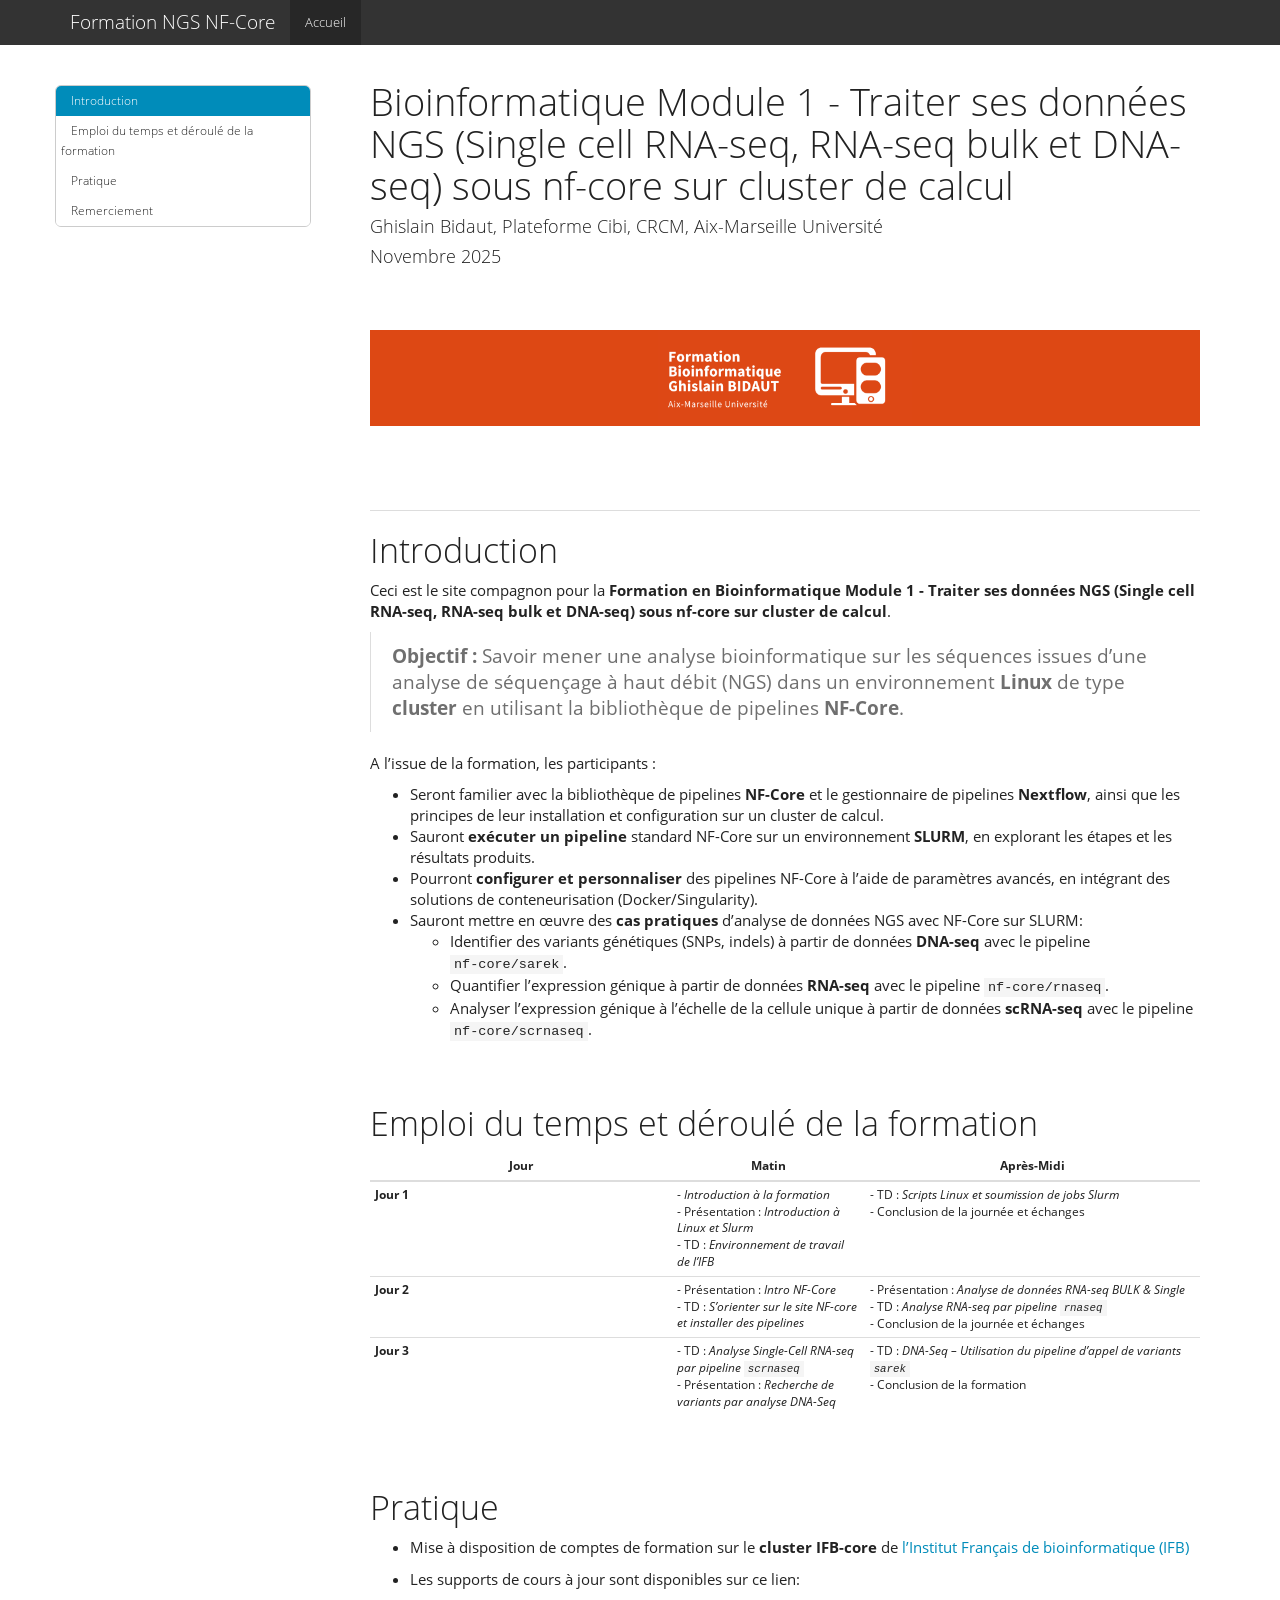
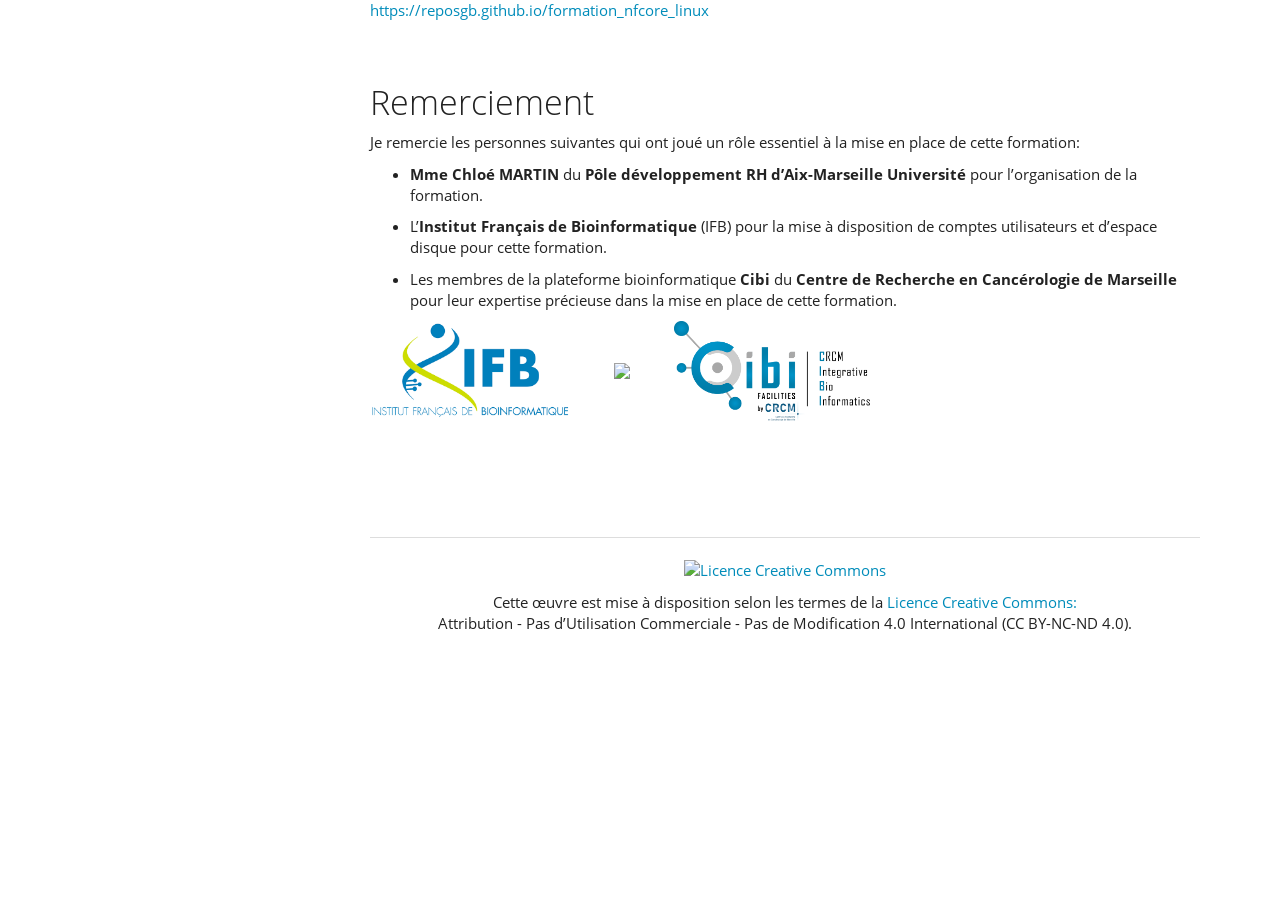
==== commit acf41e5e: "update" ====
--- a/index.html
+++ b/index.html
@@ -17,7 +17,7 @@
 <script src="site_libs/header-attrs-2.29/header-attrs.js"></script>
 <script src="site_libs/jquery-3.6.0/jquery-3.6.0.min.js"></script>
 <meta name="viewport" content="width=device-width, initial-scale=1" />
-<link href="site_libs/bootstrap-3.3.5/css/united.min.css" rel="stylesheet" />
+<link href="site_libs/bootstrap-3.3.5/css/yeti.min.css" rel="stylesheet" />
 <script src="site_libs/bootstrap-3.3.5/js/bootstrap.min.js"></script>
 <script src="site_libs/bootstrap-3.3.5/shim/html5shiv.min.js"></script>
 <script src="site_libs/bootstrap-3.3.5/shim/respond.min.js"></script>
@@ -339,7 +339,7 @@
 sur cluster de calcul</h1>
 <h4 class="author">Ghislain Bidaut, Plateforme Cibi, CRCM, Aix-Marseille
 Université</h4>
-<h4 class="date">Octobre 2025</h4>
+<h4 class="date">Novembre 2025</h4>
 
 </div>
 
@@ -348,8 +348,8 @@
 <p><img src="Maxi_Logo_Formation_Bioinfo.png" width="3000" /> <br> <br>
 <br> <br></p>
 <hr />
-<div id="formation" class="section level1" number="1">
-<h1><span class="header-section-number">1</span> Formation</h1>
+<div id="introduction" class="section level1">
+<h1>Introduction</h1>
 <p>Ceci est le site compagnon pour la <strong>Formation en
 Bioinformatique Module 1 - Traiter ses données NGS (Single cell RNA-seq,
 RNA-seq bulk et DNA-seq) sous nf-core sur cluster de
@@ -361,98 +361,82 @@
 <strong>cluster</strong> en utilisant la bibliothèque de pipelines
 <strong>NF-Core</strong>.</p>
 </blockquote>
-<p>A l’issue de la formation, les participants sauront :</p>
+<p>A l’issue de la formation, les participants :</p>
 <ul>
-<li>Etre familier avec la bibliothèque de pipelines
+<li>Seront familier avec la bibliothèque de pipelines
 <strong>NF-Core</strong> et le gestionnaire de pipelines
 <strong>Nextflow</strong>, ainsi que les principes de leur installation
 et configuration sur un cluster de calcul.</li>
-<li>Exécuter un pipeline standard NF-Core sur un environnement
-<strong>SLURM</strong>, en explorant les étapes et les résultats
-produits.</li>
-<li>Configurer et personnaliser des pipelines NF-Core à l’aide de
-paramètres avancés, en intégrant des solutions de conteneurisation
-(Docker/Singularity).</li>
-<li>Mettre en œuvre des cas pratiques d’analyse de données NGS avec
-NF-Core sur SLURM, notamment :
+<li>Sauront <strong>exécuter un pipeline</strong> standard NF-Core sur
+un environnement <strong>SLURM</strong>, en explorant les étapes et les
+résultats produits.</li>
+<li>Pourront <strong>configurer et personnaliser</strong> des pipelines
+NF-Core à l’aide de paramètres avancés, en intégrant des solutions de
+conteneurisation (Docker/Singularity).</li>
+<li>Sauront mettre en œuvre des <strong>cas pratiques</strong> d’analyse
+de données NGS avec NF-Core sur SLURM:
 <ul>
 <li>Identifier des variants génétiques (SNPs, indels) à partir de
 données <strong>DNA-seq</strong> avec le pipeline
-<code>nf-core/sarek</code>. -Quantifier l’expression génique à partir de
-données <strong>RNA-seq</strong> avec le pipeline
+<code>nf-core/sarek</code>.</li>
+<li>Quantifier l’expression génique à partir de données
+<strong>RNA-seq</strong> avec le pipeline
 <code>nf-core/rnaseq</code>.</li>
 <li>Analyser l’expression génique à l’échelle de la cellule unique à
 partir de données <strong>scRNA-seq</strong> avec le pipeline
 <code>nf-core/scrnaseq</code>.</li>
 </ul></li>
 </ul>
+<p><br> <br></p>
 </div>
 <div id="emploi-du-temps-et-déroulé-de-la-formation"
-class="section level1" number="2">
-<h1><span class="header-section-number">2</span> Emploi du temps et
-déroulé de la formation</h1>
-<div id="jour-1" class="section level2" number="2.1">
-<h2><span class="header-section-number">2.1</span> Jour 1</h2>
-<div id="jour-1-matin" class="section level3" number="2.1.1">
-<h3><span class="header-section-number">2.1.1</span> Jour 1 Matin</h3>
-<ul>
-<li><em>Introduction à la formation</em></li>
-<li>Présentation: <em>Introduction à Linux et Slurm</em></li>
-<li>TD: <em>Environnement de travail de l’IFB</em></li>
-</ul>
-</div>
-<div id="jour-1-après-midi" class="section level3" number="2.1.2">
-<h3><span class="header-section-number">2.1.2</span> Jour 1
-Après-Midi</h3>
-<ul>
-<li>TD: <em>Scripts Linux et soummission de jobs Slurm</em></li>
-<li>Conclusion de la journée et échanges</li>
-</ul>
-</div>
-</div>
-<div id="jour-2" class="section level2" number="2.2">
-<h2><span class="header-section-number">2.2</span> Jour 2</h2>
-<div id="jour-2-matin" class="section level3" number="2.2.1">
-<h3><span class="header-section-number">2.2.1</span> Jour 2 Matin</h3>
-<ul>
-<li>Présentation: <em>Intro NF-Core</em></li>
-<li>TD: <em>S’orienter sur le site NF-core et installer des
-pipelines</em></li>
-</ul>
-</div>
-<div id="jour-2-après-midi" class="section level3" number="2.2.2">
-<h3><span class="header-section-number">2.2.2</span> Jour 2 Après
-Midi</h3>
-<ul>
-<li>Présentation: Analyse de données RNA-seq BULK &amp; Single_</li>
-<li>TD: <em>Analyse RNA-seq par pipeline <code>rnaseq</code></em></li>
-<li>Conclusion de la journée et échanges</li>
-</ul>
-</div>
-</div>
-<div id="jour-3" class="section level2" number="2.3">
-<h2><span class="header-section-number">2.3</span> Jour 3</h2>
-<div id="jour-3-matin" class="section level3" number="2.3.1">
-<h3><span class="header-section-number">2.3.1</span> Jour 3 Matin</h3>
-<ul>
-<li>TD: <em>Analyse Single-Cell RNA-seq par pipeline
-<code>scrnaseq</code></em></li>
-<li>Présentation: <em>Recherche de variants par analyse
-DNA-Seq</em></li>
-</ul>
-</div>
-<div id="jour-3-après-midi" class="section level3" number="2.3.2">
-<h3><span class="header-section-number">2.3.2</span> Jour 3
-Après-Midi</h3>
-<ul>
-<li>TD: <em>DNA-Seq - Utilisation du pipeline d’appel de variants
-<code>sarek</code></em></li>
-<li>Conclusion de la formation</li>
-</ul>
-</div>
-</div>
-<div id="pratique" class="section level2" number="2.4">
-<h2><span class="header-section-number">2.4</span> Pratique</h2>
+class="section level1">
+<h1>Emploi du temps et déroulé de la formation</h1>
+<table>
+<colgroup>
+<col width="36%" />
+<col width="23%" />
+<col width="40%" />
+</colgroup>
+<thead>
+<tr class="header">
+<th>Jour</th>
+<th>Matin</th>
+<th>Après-Midi</th>
+</tr>
+</thead>
+<tbody>
+<tr class="odd">
+<td><strong>Jour 1</strong></td>
+<td>- <em>Introduction à la formation</em> <br> - Présentation :
+<em>Introduction à Linux et Slurm</em> <br> - TD : <em>Environnement de
+travail de l’IFB</em></td>
+<td>- TD : <em>Scripts Linux et soumission de jobs Slurm</em> <br> -
+Conclusion de la journée et échanges</td>
+</tr>
+<tr class="even">
+<td><strong>Jour 2</strong></td>
+<td>- Présentation : <em>Intro NF-Core</em> <br> - TD : <em>S’orienter
+sur le site NF-core et installer des pipelines</em></td>
+<td>- Présentation : <em>Analyse de données RNA-seq BULK &amp;
+Single</em> <br> - TD : <em>Analyse RNA-seq par pipeline
+<code>rnaseq</code></em> <br> - Conclusion de la journée et
+échanges</td>
+</tr>
+<tr class="odd">
+<td><strong>Jour 3</strong></td>
+<td>- TD : <em>Analyse Single-Cell RNA-seq par pipeline
+<code>scrnaseq</code></em> <br> - Présentation : <em>Recherche de
+variants par analyse DNA-Seq</em></td>
+<td>- TD : <em>DNA-Seq – Utilisation du pipeline d’appel de variants
+<code>sarek</code></em> <br> - Conclusion de la formation</td>
+</tr>
+</tbody>
+</table>
+<p><br> <br></p>
+</div>
+<div id="pratique" class="section level1">
+<h1>Pratique</h1>
 <ul>
 <li><p>Mise à disposition de comptes de formation sur le <strong>cluster
 IFB-core</strong> de <a
@@ -463,9 +447,10 @@
 </ul>
 <p><a href="https://reposgb.github.io/formation_nfcore_linux"
 class="uri">https://reposgb.github.io/formation_nfcore_linux</a></p>
-</div>
-<div id="remerciement" class="section level2" number="2.5">
-<h2><span class="header-section-number">2.5</span> Remerciement</h2>
+<p><br> <br></p>
+</div>
+<div id="remerciement" class="section level1">
+<h1>Remerciement</h1>
 <p>Je remercie les personnes suivantes qui ont joué un rôle essentiel à
 la mise en place de cette formation:</p>
 <ul>
@@ -480,8 +465,9 @@
 Marseille</strong> pour leur expertise précieuse dans la mise en place
 de cette formation.</p></li>
 </ul>
-<p><img src="Logo_IFB.png" width="200" /> <img src="Logo_AMU.png"
-width="200" /> <img src="Logo_Cibi_classic.png" width="200" /></p>
+<p><img src="Logo_IFB.png" style="margin-right:40px" width="200" /> <img
+src="logo_AMU.png" style="margin-right:40px" width="170" /> <img
+src="Logo_Cibi_classic.png" width="200" /></p>
 <p><br> <br> <br> <br></p>
 <hr />
 <div style="text-align: center">
@@ -490,7 +476,6 @@
 <a rel="license" href="http://creativecommons.org/licenses/by-nc-nd/4.0/">Licence
 Creative Commons:</a> <br>Attribution - Pas d’Utilisation Commerciale -
 Pas de Modification 4.0 International (CC BY-NC-ND 4.0).</p>
-</div>
 </div>
 </div>
 
--- a/site_libs/bootstrap-3.3.5/css/yeti.min.css
+++ b/site_libs/bootstrap-3.3.5/css/yeti.min.css
@@ -0,0 +1,50 @@
+
+@font-face {
+  font-family: 'Open Sans';
+  font-style: normal;
+  font-weight: 300;
+  src: url(fonts/OpenSansLight.ttf) format('truetype');
+}
+@font-face {
+  font-family: 'Open Sans';
+  font-style: normal;
+  font-weight: 400;
+  src: url(fonts/OpenSans.ttf) format('truetype');
+}
+@font-face {
+  font-family: 'Open Sans';
+  font-style: normal;
+  font-weight: 700;
+  src: url(fonts/OpenSansBold.ttf) format('truetype');
+}
+@font-face {
+  font-family: 'Open Sans';
+  font-style: italic;
+  font-weight: 300;
+  src: url(fonts/OpenSansLightItalic.ttf) format('truetype');
+}
+@font-face {
+  font-family: 'Open Sans';
+  font-style: italic;
+  font-weight: 400;
+  src: url(fonts/OpenSansItalic.ttf) format('truetype');
+}
+@font-face {
+  font-family: 'Open Sans';
+  font-style: italic;
+  font-weight: 700;
+  src: url(fonts/OpenSansBoldItalic.ttf) format('truetype');
+}
+
+
+/*!
+ * bootswatch v3.3.6
+ * Homepage: http://bootswatch.com
+ * Copyright 2012-2015 Thomas Park
+ * Licensed under MIT
+ * Based on Bootstrap
+*//*!
+ * Bootstrap v3.3.6 (http://getbootstrap.com)
+ * Copyright 2011-2015 Twitter, Inc.
+ * Licensed under MIT (https://github.com/twbs/bootstrap/blob/master/LICENSE)
+ *//*! normalize.css v3.0.3 | MIT License | github.com/necolas/normalize.css */html{font-family:sans-serif;-ms-text-size-adjust:100%;-webkit-text-size-adjust:100%}body{margin:0}article,aside,details,figcaption,figure,footer,header,hgroup,main,menu,nav,section,summary{display:block}audio,canvas,progress,video{display:inline-block;vertical-align:baseline}audio:not([controls]){display:none;height:0}[hidden],template{display:none}a{background-color:transparent}a:active,a:hover{outline:0}abbr[title]{border-bottom:1px dotted}b,strong{font-weight:bold}dfn{font-style:italic}h1{font-size:2em;margin:0.67em 0}mark{background:#ff0;color:#000}small{font-size:80%}sub,sup{font-size:75%;line-height:0;position:relative;vertical-align:baseline}sup{top:-0.5em}sub{bottom:-0.25em}img{border:0}svg:not(:root){overflow:hidden}figure{margin:1em 40px}hr{-webkit-box-sizing:content-box;-moz-box-sizing:content-box;box-sizing:content-box;height:0}pre{overflow:auto}code,kbd,pre,samp{font-family:monospace, monospace;font-size:1em}button,input,optgroup,select,textarea{color:inherit;font:inherit;margin:0}button{overflow:visible}button,select{text-transform:none}button,html input[type="button"],input[type="reset"],input[type="submit"]{-webkit-appearance:button;cursor:pointer}button[disabled],html input[disabled]{cursor:default}button::-moz-focus-inner,input::-moz-focus-inner{border:0;padding:0}input{line-height:normal}input[type="checkbox"],input[type="radio"]{-webkit-box-sizing:border-box;-moz-box-sizing:border-box;box-sizing:border-box;padding:0}input[type="number"]::-webkit-inner-spin-button,input[type="number"]::-webkit-outer-spin-button{height:auto}input[type="search"]{-webkit-appearance:textfield;-webkit-box-sizing:content-box;-moz-box-sizing:content-box;box-sizing:content-box}input[type="search"]::-webkit-search-cancel-button,input[type="search"]::-webkit-search-decoration{-webkit-appearance:none}fieldset{border:1px solid #c0c0c0;margin:0 2px;padding:0.35em 0.625em 0.75em}legend{border:0;padding:0}textarea{overflow:auto}optgroup{font-weight:bold}table{border-collapse:collapse;border-spacing:0}td,th{padding:0}/*! Source: https://github.com/h5bp/html5-boilerplate/blob/master/src/css/main.css */@media print{*,*:before,*:after{background:transparent !important;color:#000 !important;-webkit-box-shadow:none !important;box-shadow:none !important;text-shadow:none !important}a,a:visited{text-decoration:underline}a[href]:after{content:" (" attr(href) ")"}abbr[title]:after{content:" (" attr(title) ")"}a[href^="#"]:after,a[href^="javascript:"]:after{content:""}pre,blockquote{border:1px solid #999;page-break-inside:avoid}thead{display:table-header-group}tr,img{page-break-inside:avoid}img{max-width:100% !important}p,h2,h3{orphans:3;widows:3}h2,h3{page-break-after:avoid}.navbar{display:none}.btn>.caret,.dropup>.btn>.caret{border-top-color:#000 !important}.label{border:1px solid #000}.table{border-collapse:collapse !important}.table td,.table th{background-color:#fff !important}.table-bordered th,.table-bordered td{border:1px solid #ddd !important}}@font-face{font-family:'Glyphicons Halflings';src:url('../fonts/glyphicons-halflings-regular.eot');src:url('../fonts/glyphicons-halflings-regular.eot?#iefix') format('embedded-opentype'),url('../fonts/glyphicons-halflings-regular.woff') format('woff'),url('../fonts/glyphicons-halflings-regular.ttf') format('truetype'),url('../fonts/glyphicons-halflings-regular.svg#glyphicons_halflingsregular') format('svg')}.glyphicon{position:relative;top:1px;display:inline-block;font-family:'Glyphicons Halflings';font-style:normal;font-weight:normal;line-height:1;-webkit-font-smoothing:antialiased;-moz-osx-font-smoothing:grayscale}.glyphicon-asterisk:before{content:"\002a"}.glyphicon-plus:before{content:"\002b"}.glyphicon-euro:before,.glyphicon-eur:before{content:"\20ac"}.glyphicon-minus:before{content:"\2212"}.glyphicon-cloud:before{content:"\2601"}.glyphicon-envelope:before{content:"\2709"}.glyphicon-pencil:before{content:"\270f"}.glyphicon-glass:before{content:"\e001"}.glyphicon-music:before{content:"\e002"}.glyphicon-search:before{content:"\e003"}.glyphicon-heart:before{content:"\e005"}.glyphicon-star:before{content:"\e006"}.glyphicon-star-empty:before{content:"\e007"}.glyphicon-user:before{content:"\e008"}.glyphicon-film:before{content:"\e009"}.glyphicon-th-large:before{content:"\e010"}.glyphicon-th:before{content:"\e011"}.glyphicon-th-list:before{content:"\e012"}.glyphicon-ok:before{content:"\e013"}.glyphicon-remove:before{content:"\e014"}.glyphicon-zoom-in:before{content:"\e015"}.glyphicon-zoom-out:before{content:"\e016"}.glyphicon-off:before{content:"\e017"}.glyphicon-signal:before{content:"\e018"}.glyphicon-cog:before{content:"\e019"}.glyphicon-trash:before{content:"\e020"}.glyphicon-home:before{content:"\e021"}.glyphicon-file:before{content:"\e022"}.glyphicon-time:before{content:"\e023"}.glyphicon-road:before{content:"\e024"}.glyphicon-download-alt:before{content:"\e025"}.glyphicon-download:before{content:"\e026"}.glyphicon-upload:before{content:"\e027"}.glyphicon-inbox:before{content:"\e028"}.glyphicon-play-circle:before{content:"\e029"}.glyphicon-repeat:before{content:"\e030"}.glyphicon-refresh:before{content:"\e031"}.glyphicon-list-alt:before{content:"\e032"}.glyphicon-lock:before{content:"\e033"}.glyphicon-flag:before{content:"\e034"}.glyphicon-headphones:before{content:"\e035"}.glyphicon-volume-off:before{content:"\e036"}.glyphicon-volume-down:before{content:"\e037"}.glyphicon-volume-up:before{content:"\e038"}.glyphicon-qrcode:before{content:"\e039"}.glyphicon-barcode:before{content:"\e040"}.glyphicon-tag:before{content:"\e041"}.glyphicon-tags:before{content:"\e042"}.glyphicon-book:before{content:"\e043"}.glyphicon-bookmark:before{content:"\e044"}.glyphicon-print:before{content:"\e045"}.glyphicon-camera:before{content:"\e046"}.glyphicon-font:before{content:"\e047"}.glyphicon-bold:before{content:"\e048"}.glyphicon-italic:before{content:"\e049"}.glyphicon-text-height:before{content:"\e050"}.glyphicon-text-width:before{content:"\e051"}.glyphicon-align-left:before{content:"\e052"}.glyphicon-align-center:before{content:"\e053"}.glyphicon-align-right:before{content:"\e054"}.glyphicon-align-justify:before{content:"\e055"}.glyphicon-list:before{content:"\e056"}.glyphicon-indent-left:before{content:"\e057"}.glyphicon-indent-right:before{content:"\e058"}.glyphicon-facetime-video:before{content:"\e059"}.glyphicon-picture:before{content:"\e060"}.glyphicon-map-marker:before{content:"\e062"}.glyphicon-adjust:before{content:"\e063"}.glyphicon-tint:before{content:"\e064"}.glyphicon-edit:before{content:"\e065"}.glyphicon-share:before{content:"\e066"}.glyphicon-check:before{content:"\e067"}.glyphicon-move:before{content:"\e068"}.glyphicon-step-backward:before{content:"\e069"}.glyphicon-fast-backward:before{content:"\e070"}.glyphicon-backward:before{content:"\e071"}.glyphicon-play:before{content:"\e072"}.glyphicon-pause:before{content:"\e073"}.glyphicon-stop:before{content:"\e074"}.glyphicon-forward:before{content:"\e075"}.glyphicon-fast-forward:before{content:"\e076"}.glyphicon-step-forward:before{content:"\e077"}.glyphicon-eject:before{content:"\e078"}.glyphicon-chevron-left:before{content:"\e079"}.glyphicon-chevron-right:before{content:"\e080"}.glyphicon-plus-sign:before{content:"\e081"}.glyphicon-minus-sign:before{content:"\e082"}.glyphicon-remove-sign:before{content:"\e083"}.glyphicon-ok-sign:before{content:"\e084"}.glyphicon-question-sign:before{content:"\e085"}.glyphicon-info-sign:before{content:"\e086"}.glyphicon-screenshot:before{content:"\e087"}.glyphicon-remove-circle:before{content:"\e088"}.glyphicon-ok-circle:before{content:"\e089"}.glyphicon-ban-circle:before{content:"\e090"}.glyphicon-arrow-left:before{content:"\e091"}.glyphicon-arrow-right:before{content:"\e092"}.glyphicon-arrow-up:before{content:"\e093"}.glyphicon-arrow-down:before{content:"\e094"}.glyphicon-share-alt:before{content:"\e095"}.glyphicon-resize-full:before{content:"\e096"}.glyphicon-resize-small:before{content:"\e097"}.glyphicon-exclamation-sign:before{content:"\e101"}.glyphicon-gift:before{content:"\e102"}.glyphicon-leaf:before{content:"\e103"}.glyphicon-fire:before{content:"\e104"}.glyphicon-eye-open:before{content:"\e105"}.glyphicon-eye-close:before{content:"\e106"}.glyphicon-warning-sign:before{content:"\e107"}.glyphicon-plane:before{content:"\e108"}.glyphicon-calendar:before{content:"\e109"}.glyphicon-random:before{content:"\e110"}.glyphicon-comment:before{content:"\e111"}.glyphicon-magnet:before{content:"\e112"}.glyphicon-chevron-up:before{content:"\e113"}.glyphicon-chevron-down:before{content:"\e114"}.glyphicon-retweet:before{content:"\e115"}.glyphicon-shopping-cart:before{content:"\e116"}.glyphicon-folder-close:before{content:"\e117"}.glyphicon-folder-open:before{content:"\e118"}.glyphicon-resize-vertical:before{content:"\e119"}.glyphicon-resize-horizontal:before{content:"\e120"}.glyphicon-hdd:before{content:"\e121"}.glyphicon-bullhorn:before{content:"\e122"}.glyphicon-bell:before{content:"\e123"}.glyphicon-certificate:before{content:"\e124"}.glyphicon-thumbs-up:before{content:"\e125"}.glyphicon-thumbs-down:before{content:"\e126"}.glyphicon-hand-right:before{content:"\e127"}.glyphicon-hand-left:before{content:"\e128"}.glyphicon-hand-up:before{content:"\e129"}.glyphicon-hand-down:before{content:"\e130"}.glyphicon-circle-arrow-right:before{content:"\e131"}.glyphicon-circle-arrow-left:before{content:"\e132"}.glyphicon-circle-arrow-up:before{content:"\e133"}.glyphicon-circle-arrow-down:before{content:"\e134"}.glyphicon-globe:before{content:"\e135"}.glyphicon-wrench:before{content:"\e136"}.glyphicon-tasks:before{content:"\e137"}.glyphicon-filter:before{content:"\e138"}.glyphicon-briefcase:before{content:"\e139"}.glyphicon-fullscreen:before{content:"\e140"}.glyphicon-dashboard:before{content:"\e141"}.glyphicon-paperclip:before{content:"\e142"}.glyphicon-heart-empty:before{content:"\e143"}.glyphicon-link:before{content:"\e144"}.glyphicon-phone:before{content:"\e145"}.glyphicon-pushpin:before{content:"\e146"}.glyphicon-usd:before{content:"\e148"}.glyphicon-gbp:before{content:"\e149"}.glyphicon-sort:before{content:"\e150"}.glyphicon-sort-by-alphabet:before{content:"\e151"}.glyphicon-sort-by-alphabet-alt:before{content:"\e152"}.glyphicon-sort-by-order:before{content:"\e153"}.glyphicon-sort-by-order-alt:before{content:"\e154"}.glyphicon-sort-by-attributes:before{content:"\e155"}.glyphicon-sort-by-attributes-alt:before{content:"\e156"}.glyphicon-unchecked:before{content:"\e157"}.glyphicon-expand:before{content:"\e158"}.glyphicon-collapse-down:before{content:"\e159"}.glyphicon-collapse-up:before{content:"\e160"}.glyphicon-log-in:before{content:"\e161"}.glyphicon-flash:before{content:"\e162"}.glyphicon-log-out:before{content:"\e163"}.glyphicon-new-window:before{content:"\e164"}.glyphicon-record:before{content:"\e165"}.glyphicon-save:before{content:"\e166"}.glyphicon-open:before{content:"\e167"}.glyphicon-saved:before{content:"\e168"}.glyphicon-import:before{content:"\e169"}.glyphicon-export:before{content:"\e170"}.glyphicon-send:before{content:"\e171"}.glyphicon-floppy-disk:before{content:"\e172"}.glyphicon-floppy-saved:before{content:"\e173"}.glyphicon-floppy-remove:before{content:"\e174"}.glyphicon-floppy-save:before{content:"\e175"}.glyphicon-floppy-open:before{content:"\e176"}.glyphicon-credit-card:before{content:"\e177"}.glyphicon-transfer:before{content:"\e178"}.glyphicon-cutlery:before{content:"\e179"}.glyphicon-header:before{content:"\e180"}.glyphicon-compressed:before{content:"\e181"}.glyphicon-earphone:before{content:"\e182"}.glyphicon-phone-alt:before{content:"\e183"}.glyphicon-tower:before{content:"\e184"}.glyphicon-stats:before{content:"\e185"}.glyphicon-sd-video:before{content:"\e186"}.glyphicon-hd-video:before{content:"\e187"}.glyphicon-subtitles:before{content:"\e188"}.glyphicon-sound-stereo:before{content:"\e189"}.glyphicon-sound-dolby:before{content:"\e190"}.glyphicon-sound-5-1:before{content:"\e191"}.glyphicon-sound-6-1:before{content:"\e192"}.glyphicon-sound-7-1:before{content:"\e193"}.glyphicon-copyright-mark:before{content:"\e194"}.glyphicon-registration-mark:before{content:"\e195"}.glyphicon-cloud-download:before{content:"\e197"}.glyphicon-cloud-upload:before{content:"\e198"}.glyphicon-tree-conifer:before{content:"\e199"}.glyphicon-tree-deciduous:before{content:"\e200"}.glyphicon-cd:before{content:"\e201"}.glyphicon-save-file:before{content:"\e202"}.glyphicon-open-file:before{content:"\e203"}.glyphicon-level-up:before{content:"\e204"}.glyphicon-copy:before{content:"\e205"}.glyphicon-paste:before{content:"\e206"}.glyphicon-alert:before{content:"\e209"}.glyphicon-equalizer:before{content:"\e210"}.glyphicon-king:before{content:"\e211"}.glyphicon-queen:before{content:"\e212"}.glyphicon-pawn:before{content:"\e213"}.glyphicon-bishop:before{content:"\e214"}.glyphicon-knight:before{content:"\e215"}.glyphicon-baby-formula:before{content:"\e216"}.glyphicon-tent:before{content:"\26fa"}.glyphicon-blackboard:before{content:"\e218"}.glyphicon-bed:before{content:"\e219"}.glyphicon-apple:before{content:"\f8ff"}.glyphicon-erase:before{content:"\e221"}.glyphicon-hourglass:before{content:"\231b"}.glyphicon-lamp:before{content:"\e223"}.glyphicon-duplicate:before{content:"\e224"}.glyphicon-piggy-bank:before{content:"\e225"}.glyphicon-scissors:before{content:"\e226"}.glyphicon-bitcoin:before{content:"\e227"}.glyphicon-btc:before{content:"\e227"}.glyphicon-xbt:before{content:"\e227"}.glyphicon-yen:before{content:"\00a5"}.glyphicon-jpy:before{content:"\00a5"}.glyphicon-ruble:before{content:"\20bd"}.glyphicon-rub:before{content:"\20bd"}.glyphicon-scale:before{content:"\e230"}.glyphicon-ice-lolly:before{content:"\e231"}.glyphicon-ice-lolly-tasted:before{content:"\e232"}.glyphicon-education:before{content:"\e233"}.glyphicon-option-horizontal:before{content:"\e234"}.glyphicon-option-vertical:before{content:"\e235"}.glyphicon-menu-hamburger:before{content:"\e236"}.glyphicon-modal-window:before{content:"\e237"}.glyphicon-oil:before{content:"\e238"}.glyphicon-grain:before{content:"\e239"}.glyphicon-sunglasses:before{content:"\e240"}.glyphicon-text-size:before{content:"\e241"}.glyphicon-text-color:before{content:"\e242"}.glyphicon-text-background:before{content:"\e243"}.glyphicon-object-align-top:before{content:"\e244"}.glyphicon-object-align-bottom:before{content:"\e245"}.glyphicon-object-align-horizontal:before{content:"\e246"}.glyphicon-object-align-left:before{content:"\e247"}.glyphicon-object-align-vertical:before{content:"\e248"}.glyphicon-object-align-right:before{content:"\e249"}.glyphicon-triangle-right:before{content:"\e250"}.glyphicon-triangle-left:before{content:"\e251"}.glyphicon-triangle-bottom:before{content:"\e252"}.glyphicon-triangle-top:before{content:"\e253"}.glyphicon-console:before{content:"\e254"}.glyphicon-superscript:before{content:"\e255"}.glyphicon-subscript:before{content:"\e256"}.glyphicon-menu-left:before{content:"\e257"}.glyphicon-menu-right:before{content:"\e258"}.glyphicon-menu-down:before{content:"\e259"}.glyphicon-menu-up:before{content:"\e260"}*{-webkit-box-sizing:border-box;-moz-box-sizing:border-box;box-sizing:border-box}*:before,*:after{-webkit-box-sizing:border-box;-moz-box-sizing:border-box;box-sizing:border-box}html{font-size:10px;-webkit-tap-highlight-color:rgba(0,0,0,0)}body{font-family:"Open Sans","Helvetica Neue",Helvetica,Arial,sans-serif;font-size:15px;line-height:1.4;color:#222222;background-color:#ffffff}input,button,select,textarea{font-family:inherit;font-size:inherit;line-height:inherit}a{color:#008cba;text-decoration:none}a:hover,a:focus{color:#008cba;text-decoration:underline}a:focus{outline:thin dotted;outline:5px auto -webkit-focus-ring-color;outline-offset:-2px}figure{margin:0}img{vertical-align:middle}.img-responsive,.thumbnail>img,.thumbnail a>img,.carousel-inner>.item>img,.carousel-inner>.item>a>img{display:block;max-width:100%;height:auto}.img-rounded{border-radius:0}.img-thumbnail{padding:4px;line-height:1.4;background-color:#ffffff;border:1px solid #dddddd;border-radius:0;-webkit-transition:all .2s ease-in-out;-o-transition:all .2s ease-in-out;transition:all .2s ease-in-out;display:inline-block;max-width:100%;height:auto}.img-circle{border-radius:50%}hr{margin-top:21px;margin-bottom:21px;border:0;border-top:1px solid #dddddd}.sr-only{position:absolute;width:1px;height:1px;margin:-1px;padding:0;overflow:hidden;clip:rect(0, 0, 0, 0);border:0}.sr-only-focusable:active,.sr-only-focusable:focus{position:static;width:auto;height:auto;margin:0;overflow:visible;clip:auto}[role="button"]{cursor:pointer}h1,h2,h3,h4,h5,h6,.h1,.h2,.h3,.h4,.h5,.h6{font-family:"Open Sans","Helvetica Neue",Helvetica,Arial,sans-serif;font-weight:300;line-height:1.1;color:inherit}h1 small,h2 small,h3 small,h4 small,h5 small,h6 small,.h1 small,.h2 small,.h3 small,.h4 small,.h5 small,.h6 small,h1 .small,h2 .small,h3 .small,h4 .small,h5 .small,h6 .small,.h1 .small,.h2 .small,.h3 .small,.h4 .small,.h5 .small,.h6 .small{font-weight:normal;line-height:1;color:#999999}h1,.h1,h2,.h2,h3,.h3{margin-top:21px;margin-bottom:10.5px}h1 small,.h1 small,h2 small,.h2 small,h3 small,.h3 small,h1 .small,.h1 .small,h2 .small,.h2 .small,h3 .small,.h3 .small{font-size:65%}h4,.h4,h5,.h5,h6,.h6{margin-top:10.5px;margin-bottom:10.5px}h4 small,.h4 small,h5 small,.h5 small,h6 small,.h6 small,h4 .small,.h4 .small,h5 .small,.h5 .small,h6 .small,.h6 .small{font-size:75%}h1,.h1{font-size:39px}h2,.h2{font-size:32px}h3,.h3{font-size:26px}h4,.h4{font-size:19px}h5,.h5{font-size:15px}h6,.h6{font-size:13px}p{margin:0 0 10.5px}.lead{margin-bottom:21px;font-size:17px;font-weight:300;line-height:1.4}@media (min-width:768px){.lead{font-size:22.5px}}small,.small{font-size:80%}mark,.mark{background-color:#fcf8e3;padding:.2em}.text-left{text-align:left}.text-right{text-align:right}.text-center{text-align:center}.text-justify{text-align:justify}.text-nowrap{white-space:nowrap}.text-lowercase{text-transform:lowercase}.text-uppercase{text-transform:uppercase}.text-capitalize{text-transform:capitalize}.text-muted{color:#999999}.text-primary{color:#008cba}a.text-primary:hover,a.text-primary:focus{color:#006687}.text-success{color:#43ac6a}a.text-success:hover,a.text-success:focus{color:#358753}.text-info{color:#5bc0de}a.text-info:hover,a.text-info:focus{color:#31b0d5}.text-warning{color:#e99002}a.text-warning:hover,a.text-warning:focus{color:#b67102}.text-danger{color:#f04124}a.text-danger:hover,a.text-danger:focus{color:#d32a0e}.bg-primary{color:#fff;background-color:#008cba}a.bg-primary:hover,a.bg-primary:focus{background-color:#006687}.bg-success{background-color:#dff0d8}a.bg-success:hover,a.bg-success:focus{background-color:#c1e2b3}.bg-info{background-color:#d9edf7}a.bg-info:hover,a.bg-info:focus{background-color:#afd9ee}.bg-warning{background-color:#fcf8e3}a.bg-warning:hover,a.bg-warning:focus{background-color:#f7ecb5}.bg-danger{background-color:#f2dede}a.bg-danger:hover,a.bg-danger:focus{background-color:#e4b9b9}.page-header{padding-bottom:9.5px;margin:42px 0 21px;border-bottom:1px solid #dddddd}ul,ol{margin-top:0;margin-bottom:10.5px}ul ul,ol ul,ul ol,ol ol{margin-bottom:0}.list-unstyled{padding-left:0;list-style:none}.list-inline{padding-left:0;list-style:none;margin-left:-5px}.list-inline>li{display:inline-block;padding-left:5px;padding-right:5px}dl{margin-top:0;margin-bottom:21px}dt,dd{line-height:1.4}dt{font-weight:bold}dd{margin-left:0}@media (min-width:768px){.dl-horizontal dt{float:left;width:160px;clear:left;text-align:right;overflow:hidden;text-overflow:ellipsis;white-space:nowrap}.dl-horizontal dd{margin-left:180px}}abbr[title],abbr[data-original-title]{cursor:help;border-bottom:1px dotted #999999}.initialism{font-size:90%;text-transform:uppercase}blockquote{padding:10.5px 21px;margin:0 0 21px;font-size:18.75px;border-left:5px solid #dddddd}blockquote p:last-child,blockquote ul:last-child,blockquote ol:last-child{margin-bottom:0}blockquote footer,blockquote small,blockquote .small{display:block;font-size:80%;line-height:1.4;color:#6f6f6f}blockquote footer:before,blockquote small:before,blockquote .small:before{content:'\2014 \00A0'}.blockquote-reverse,blockquote.pull-right{padding-right:15px;padding-left:0;border-right:5px solid #dddddd;border-left:0;text-align:right}.blockquote-reverse footer:before,blockquote.pull-right footer:before,.blockquote-reverse small:before,blockquote.pull-right small:before,.blockquote-reverse .small:before,blockquote.pull-right .small:before{content:''}.blockquote-reverse footer:after,blockquote.pull-right footer:after,.blockquote-reverse small:after,blockquote.pull-right small:after,.blockquote-reverse .small:after,blockquote.pull-right .small:after{content:'\00A0 \2014'}address{margin-bottom:21px;font-style:normal;line-height:1.4}code,kbd,pre,samp{font-family:monospace}code{padding:2px 4px;font-size:90%;color:#c7254e;background-color:#f9f2f4;border-radius:0}kbd{padding:2px 4px;font-size:90%;color:#ffffff;background-color:#333333;border-radius:0;-webkit-box-shadow:inset 0 -1px 0 rgba(0,0,0,0.25);box-shadow:inset 0 -1px 0 rgba(0,0,0,0.25)}kbd kbd{padding:0;font-size:100%;font-weight:bold;-webkit-box-shadow:none;box-shadow:none}pre{display:block;padding:10px;margin:0 0 10.5px;font-size:14px;line-height:1.4;word-break:break-all;word-wrap:break-word;color:#333333;background-color:#f5f5f5;border:1px solid #cccccc;border-radius:0}pre code{padding:0;font-size:inherit;color:inherit;white-space:pre-wrap;background-color:transparent;border-radius:0}.pre-scrollable{max-height:340px;overflow-y:scroll}.container{margin-right:auto;margin-left:auto;padding-left:15px;padding-right:15px}@media (min-width:768px){.container{width:750px}}@media (min-width:992px){.container{width:970px}}@media (min-width:1200px){.container{width:1170px}}.container-fluid{margin-right:auto;margin-left:auto;padding-left:15px;padding-right:15px}.row{margin-left:-15px;margin-right:-15px}.col-xs-1,.col-sm-1,.col-md-1,.col-lg-1,.col-xs-2,.col-sm-2,.col-md-2,.col-lg-2,.col-xs-3,.col-sm-3,.col-md-3,.col-lg-3,.col-xs-4,.col-sm-4,.col-md-4,.col-lg-4,.col-xs-5,.col-sm-5,.col-md-5,.col-lg-5,.col-xs-6,.col-sm-6,.col-md-6,.col-lg-6,.col-xs-7,.col-sm-7,.col-md-7,.col-lg-7,.col-xs-8,.col-sm-8,.col-md-8,.col-lg-8,.col-xs-9,.col-sm-9,.col-md-9,.col-lg-9,.col-xs-10,.col-sm-10,.col-md-10,.col-lg-10,.col-xs-11,.col-sm-11,.col-md-11,.col-lg-11,.col-xs-12,.col-sm-12,.col-md-12,.col-lg-12{position:relative;min-height:1px;padding-left:15px;padding-right:15px}.col-xs-1,.col-xs-2,.col-xs-3,.col-xs-4,.col-xs-5,.col-xs-6,.col-xs-7,.col-xs-8,.col-xs-9,.col-xs-10,.col-xs-11,.col-xs-12{float:left}.col-xs-12{width:100%}.col-xs-11{width:91.66666667%}.col-xs-10{width:83.33333333%}.col-xs-9{width:75%}.col-xs-8{width:66.66666667%}.col-xs-7{width:58.33333333%}.col-xs-6{width:50%}.col-xs-5{width:41.66666667%}.col-xs-4{width:33.33333333%}.col-xs-3{width:25%}.col-xs-2{width:16.66666667%}.col-xs-1{width:8.33333333%}.col-xs-pull-12{right:100%}.col-xs-pull-11{right:91.66666667%}.col-xs-pull-10{right:83.33333333%}.col-xs-pull-9{right:75%}.col-xs-pull-8{right:66.66666667%}.col-xs-pull-7{right:58.33333333%}.col-xs-pull-6{right:50%}.col-xs-pull-5{right:41.66666667%}.col-xs-pull-4{right:33.33333333%}.col-xs-pull-3{right:25%}.col-xs-pull-2{right:16.66666667%}.col-xs-pull-1{right:8.33333333%}.col-xs-pull-0{right:auto}.col-xs-push-12{left:100%}.col-xs-push-11{left:91.66666667%}.col-xs-push-10{left:83.33333333%}.col-xs-push-9{left:75%}.col-xs-push-8{left:66.66666667%}.col-xs-push-7{left:58.33333333%}.col-xs-push-6{left:50%}.col-xs-push-5{left:41.66666667%}.col-xs-push-4{left:33.33333333%}.col-xs-push-3{left:25%}.col-xs-push-2{left:16.66666667%}.col-xs-push-1{left:8.33333333%}.col-xs-push-0{left:auto}.col-xs-offset-12{margin-left:100%}.col-xs-offset-11{margin-left:91.66666667%}.col-xs-offset-10{margin-left:83.33333333%}.col-xs-offset-9{margin-left:75%}.col-xs-offset-8{margin-left:66.66666667%}.col-xs-offset-7{margin-left:58.33333333%}.col-xs-offset-6{margin-left:50%}.col-xs-offset-5{margin-left:41.66666667%}.col-xs-offset-4{margin-left:33.33333333%}.col-xs-offset-3{margin-left:25%}.col-xs-offset-2{margin-left:16.66666667%}.col-xs-offset-1{margin-left:8.33333333%}.col-xs-offset-0{margin-left:0%}@media (min-width:768px){.col-sm-1,.col-sm-2,.col-sm-3,.col-sm-4,.col-sm-5,.col-sm-6,.col-sm-7,.col-sm-8,.col-sm-9,.col-sm-10,.col-sm-11,.col-sm-12{float:left}.col-sm-12{width:100%}.col-sm-11{width:91.66666667%}.col-sm-10{width:83.33333333%}.col-sm-9{width:75%}.col-sm-8{width:66.66666667%}.col-sm-7{width:58.33333333%}.col-sm-6{width:50%}.col-sm-5{width:41.66666667%}.col-sm-4{width:33.33333333%}.col-sm-3{width:25%}.col-sm-2{width:16.66666667%}.col-sm-1{width:8.33333333%}.col-sm-pull-12{right:100%}.col-sm-pull-11{right:91.66666667%}.col-sm-pull-10{right:83.33333333%}.col-sm-pull-9{right:75%}.col-sm-pull-8{right:66.66666667%}.col-sm-pull-7{right:58.33333333%}.col-sm-pull-6{right:50%}.col-sm-pull-5{right:41.66666667%}.col-sm-pull-4{right:33.33333333%}.col-sm-pull-3{right:25%}.col-sm-pull-2{right:16.66666667%}.col-sm-pull-1{right:8.33333333%}.col-sm-pull-0{right:auto}.col-sm-push-12{left:100%}.col-sm-push-11{left:91.66666667%}.col-sm-push-10{left:83.33333333%}.col-sm-push-9{left:75%}.col-sm-push-8{left:66.66666667%}.col-sm-push-7{left:58.33333333%}.col-sm-push-6{left:50%}.col-sm-push-5{left:41.66666667%}.col-sm-push-4{left:33.33333333%}.col-sm-push-3{left:25%}.col-sm-push-2{left:16.66666667%}.col-sm-push-1{left:8.33333333%}.col-sm-push-0{left:auto}.col-sm-offset-12{margin-left:100%}.col-sm-offset-11{margin-left:91.66666667%}.col-sm-offset-10{margin-left:83.33333333%}.col-sm-offset-9{margin-left:75%}.col-sm-offset-8{margin-left:66.66666667%}.col-sm-offset-7{margin-left:58.33333333%}.col-sm-offset-6{margin-left:50%}.col-sm-offset-5{margin-left:41.66666667%}.col-sm-offset-4{margin-left:33.33333333%}.col-sm-offset-3{margin-left:25%}.col-sm-offset-2{margin-left:16.66666667%}.col-sm-offset-1{margin-left:8.33333333%}.col-sm-offset-0{margin-left:0%}}@media (min-width:992px){.col-md-1,.col-md-2,.col-md-3,.col-md-4,.col-md-5,.col-md-6,.col-md-7,.col-md-8,.col-md-9,.col-md-10,.col-md-11,.col-md-12{float:left}.col-md-12{width:100%}.col-md-11{width:91.66666667%}.col-md-10{width:83.33333333%}.col-md-9{width:75%}.col-md-8{width:66.66666667%}.col-md-7{width:58.33333333%}.col-md-6{width:50%}.col-md-5{width:41.66666667%}.col-md-4{width:33.33333333%}.col-md-3{width:25%}.col-md-2{width:16.66666667%}.col-md-1{width:8.33333333%}.col-md-pull-12{right:100%}.col-md-pull-11{right:91.66666667%}.col-md-pull-10{right:83.33333333%}.col-md-pull-9{right:75%}.col-md-pull-8{right:66.66666667%}.col-md-pull-7{right:58.33333333%}.col-md-pull-6{right:50%}.col-md-pull-5{right:41.66666667%}.col-md-pull-4{right:33.33333333%}.col-md-pull-3{right:25%}.col-md-pull-2{right:16.66666667%}.col-md-pull-1{right:8.33333333%}.col-md-pull-0{right:auto}.col-md-push-12{left:100%}.col-md-push-11{left:91.66666667%}.col-md-push-10{left:83.33333333%}.col-md-push-9{left:75%}.col-md-push-8{left:66.66666667%}.col-md-push-7{left:58.33333333%}.col-md-push-6{left:50%}.col-md-push-5{left:41.66666667%}.col-md-push-4{left:33.33333333%}.col-md-push-3{left:25%}.col-md-push-2{left:16.66666667%}.col-md-push-1{left:8.33333333%}.col-md-push-0{left:auto}.col-md-offset-12{margin-left:100%}.col-md-offset-11{margin-left:91.66666667%}.col-md-offset-10{margin-left:83.33333333%}.col-md-offset-9{margin-left:75%}.col-md-offset-8{margin-left:66.66666667%}.col-md-offset-7{margin-left:58.33333333%}.col-md-offset-6{margin-left:50%}.col-md-offset-5{margin-left:41.66666667%}.col-md-offset-4{margin-left:33.33333333%}.col-md-offset-3{margin-left:25%}.col-md-offset-2{margin-left:16.66666667%}.col-md-offset-1{margin-left:8.33333333%}.col-md-offset-0{margin-left:0%}}@media (min-width:1200px){.col-lg-1,.col-lg-2,.col-lg-3,.col-lg-4,.col-lg-5,.col-lg-6,.col-lg-7,.col-lg-8,.col-lg-9,.col-lg-10,.col-lg-11,.col-lg-12{float:left}.col-lg-12{width:100%}.col-lg-11{width:91.66666667%}.col-lg-10{width:83.33333333%}.col-lg-9{width:75%}.col-lg-8{width:66.66666667%}.col-lg-7{width:58.33333333%}.col-lg-6{width:50%}.col-lg-5{width:41.66666667%}.col-lg-4{width:33.33333333%}.col-lg-3{width:25%}.col-lg-2{width:16.66666667%}.col-lg-1{width:8.33333333%}.col-lg-pull-12{right:100%}.col-lg-pull-11{right:91.66666667%}.col-lg-pull-10{right:83.33333333%}.col-lg-pull-9{right:75%}.col-lg-pull-8{right:66.66666667%}.col-lg-pull-7{right:58.33333333%}.col-lg-pull-6{right:50%}.col-lg-pull-5{right:41.66666667%}.col-lg-pull-4{right:33.33333333%}.col-lg-pull-3{right:25%}.col-lg-pull-2{right:16.66666667%}.col-lg-pull-1{right:8.33333333%}.col-lg-pull-0{right:auto}.col-lg-push-12{left:100%}.col-lg-push-11{left:91.66666667%}.col-lg-push-10{left:83.33333333%}.col-lg-push-9{left:75%}.col-lg-push-8{left:66.66666667%}.col-lg-push-7{left:58.33333333%}.col-lg-push-6{left:50%}.col-lg-push-5{left:41.66666667%}.col-lg-push-4{left:33.33333333%}.col-lg-push-3{left:25%}.col-lg-push-2{left:16.66666667%}.col-lg-push-1{left:8.33333333%}.col-lg-push-0{left:auto}.col-lg-offset-12{margin-left:100%}.col-lg-offset-11{margin-left:91.66666667%}.col-lg-offset-10{margin-left:83.33333333%}.col-lg-offset-9{margin-left:75%}.col-lg-offset-8{margin-left:66.66666667%}.col-lg-offset-7{margin-left:58.33333333%}.col-lg-offset-6{margin-left:50%}.col-lg-offset-5{margin-left:41.66666667%}.col-lg-offset-4{margin-left:33.33333333%}.col-lg-offset-3{margin-left:25%}.col-lg-offset-2{margin-left:16.66666667%}.col-lg-offset-1{margin-left:8.33333333%}.col-lg-offset-0{margin-left:0%}}table{background-color:transparent}caption{padding-top:8px;padding-bottom:8px;color:#999999;text-align:left}th{}.table{width:100%;max-width:100%;margin-bottom:21px}.table>thead>tr>th,.table>tbody>tr>th,.table>tfoot>tr>th,.table>thead>tr>td,.table>tbody>tr>td,.table>tfoot>tr>td{padding:8px;line-height:1.4;vertical-align:top;border-top:1px solid #dddddd}.table>thead>tr>th{vertical-align:bottom;border-bottom:2px solid #dddddd}.table>caption+thead>tr:first-child>th,.table>colgroup+thead>tr:first-child>th,.table>thead:first-child>tr:first-child>th,.table>caption+thead>tr:first-child>td,.table>colgroup+thead>tr:first-child>td,.table>thead:first-child>tr:first-child>td{border-top:0}.table>tbody+tbody{border-top:2px solid #dddddd}.table .table{background-color:#ffffff}.table-condensed>thead>tr>th,.table-condensed>tbody>tr>th,.table-condensed>tfoot>tr>th,.table-condensed>thead>tr>td,.table-condensed>tbody>tr>td,.table-condensed>tfoot>tr>td{padding:5px}.table-bordered{border:1px solid #dddddd}.table-bordered>thead>tr>th,.table-bordered>tbody>tr>th,.table-bordered>tfoot>tr>th,.table-bordered>thead>tr>td,.table-bordered>tbody>tr>td,.table-bordered>tfoot>tr>td{border:1px solid #dddddd}.table-bordered>thead>tr>th,.table-bordered>thead>tr>td{border-bottom-width:2px}.table-striped>tbody>tr:nth-of-type(odd){background-color:#f9f9f9}.table-hover>tbody>tr:hover{background-color:#f5f5f5}table col[class*="col-"]{position:static;float:none;display:table-column}table td[class*="col-"],table th[class*="col-"]{position:static;float:none;display:table-cell}.table>thead>tr>td.active,.table>tbody>tr>td.active,.table>tfoot>tr>td.active,.table>thead>tr>th.active,.table>tbody>tr>th.active,.table>tfoot>tr>th.active,.table>thead>tr.active>td,.table>tbody>tr.active>td,.table>tfoot>tr.active>td,.table>thead>tr.active>th,.table>tbody>tr.active>th,.table>tfoot>tr.active>th{background-color:#f5f5f5}.table-hover>tbody>tr>td.active:hover,.table-hover>tbody>tr>th.active:hover,.table-hover>tbody>tr.active:hover>td,.table-hover>tbody>tr:hover>.active,.table-hover>tbody>tr.active:hover>th{background-color:#e8e8e8}.table>thead>tr>td.success,.table>tbody>tr>td.success,.table>tfoot>tr>td.success,.table>thead>tr>th.success,.table>tbody>tr>th.success,.table>tfoot>tr>th.success,.table>thead>tr.success>td,.table>tbody>tr.success>td,.table>tfoot>tr.success>td,.table>thead>tr.success>th,.table>tbody>tr.success>th,.table>tfoot>tr.success>th{background-color:#dff0d8}.table-hover>tbody>tr>td.success:hover,.table-hover>tbody>tr>th.success:hover,.table-hover>tbody>tr.success:hover>td,.table-hover>tbody>tr:hover>.success,.table-hover>tbody>tr.success:hover>th{background-color:#d0e9c6}.table>thead>tr>td.info,.table>tbody>tr>td.info,.table>tfoot>tr>td.info,.table>thead>tr>th.info,.table>tbody>tr>th.info,.table>tfoot>tr>th.info,.table>thead>tr.info>td,.table>tbody>tr.info>td,.table>tfoot>tr.info>td,.table>thead>tr.info>th,.table>tbody>tr.info>th,.table>tfoot>tr.info>th{background-color:#d9edf7}.table-hover>tbody>tr>td.info:hover,.table-hover>tbody>tr>th.info:hover,.table-hover>tbody>tr.info:hover>td,.table-hover>tbody>tr:hover>.info,.table-hover>tbody>tr.info:hover>th{background-color:#c4e3f3}.table>thead>tr>td.warning,.table>tbody>tr>td.warning,.table>tfoot>tr>td.warning,.table>thead>tr>th.warning,.table>tbody>tr>th.warning,.table>tfoot>tr>th.warning,.table>thead>tr.warning>td,.table>tbody>tr.warning>td,.table>tfoot>tr.warning>td,.table>thead>tr.warning>th,.table>tbody>tr.warning>th,.table>tfoot>tr.warning>th{background-color:#fcf8e3}.table-hover>tbody>tr>td.warning:hover,.table-hover>tbody>tr>th.warning:hover,.table-hover>tbody>tr.warning:hover>td,.table-hover>tbody>tr:hover>.warning,.table-hover>tbody>tr.warning:hover>th{background-color:#faf2cc}.table>thead>tr>td.danger,.table>tbody>tr>td.danger,.table>tfoot>tr>td.danger,.table>thead>tr>th.danger,.table>tbody>tr>th.danger,.table>tfoot>tr>th.danger,.table>thead>tr.danger>td,.table>tbody>tr.danger>td,.table>tfoot>tr.danger>td,.table>thead>tr.danger>th,.table>tbody>tr.danger>th,.table>tfoot>tr.danger>th{background-color:#f2dede}.table-hover>tbody>tr>td.danger:hover,.table-hover>tbody>tr>th.danger:hover,.table-hover>tbody>tr.danger:hover>td,.table-hover>tbody>tr:hover>.danger,.table-hover>tbody>tr.danger:hover>th{background-color:#ebcccc}.table-responsive{overflow-x:auto;min-height:0.01%}@media screen and (max-width:767px){.table-responsive{width:100%;margin-bottom:15.75px;overflow-y:hidden;-ms-overflow-style:-ms-autohiding-scrollbar;border:1px solid #dddddd}.table-responsive>.table{margin-bottom:0}.table-responsive>.table>thead>tr>th,.table-responsive>.table>tbody>tr>th,.table-responsive>.table>tfoot>tr>th,.table-responsive>.table>thead>tr>td,.table-responsive>.table>tbody>tr>td,.table-responsive>.table>tfoot>tr>td{white-space:nowrap}.table-responsive>.table-bordered{border:0}.table-responsive>.table-bordered>thead>tr>th:first-child,.table-responsive>.table-bordered>tbody>tr>th:first-child,.table-responsive>.table-bordered>tfoot>tr>th:first-child,.table-responsive>.table-bordered>thead>tr>td:first-child,.table-responsive>.table-bordered>tbody>tr>td:first-child,.table-responsive>.table-bordered>tfoot>tr>td:first-child{border-left:0}.table-responsive>.table-bordered>thead>tr>th:last-child,.table-responsive>.table-bordered>tbody>tr>th:last-child,.table-responsive>.table-bordered>tfoot>tr>th:last-child,.table-responsive>.table-bordered>thead>tr>td:last-child,.table-responsive>.table-bordered>tbody>tr>td:last-child,.table-responsive>.table-bordered>tfoot>tr>td:last-child{border-right:0}.table-responsive>.table-bordered>tbody>tr:last-child>th,.table-responsive>.table-bordered>tfoot>tr:last-child>th,.table-responsive>.table-bordered>tbody>tr:last-child>td,.table-responsive>.table-bordered>tfoot>tr:last-child>td{border-bottom:0}}fieldset{padding:0;margin:0;border:0;min-width:0}legend{display:block;width:100%;padding:0;margin-bottom:21px;font-size:22.5px;line-height:inherit;color:#333333;border:0;border-bottom:1px solid #e5e5e5}label{display:inline-block;max-width:100%;margin-bottom:5px;font-weight:bold}input[type="search"]{-webkit-box-sizing:border-box;-moz-box-sizing:border-box;box-sizing:border-box}input[type="radio"],input[type="checkbox"]{margin:4px 0 0;margin-top:1px \9;line-height:normal}input[type="file"]{display:block}input[type="range"]{display:block;width:100%}select[multiple],select[size]{height:auto}input[type="file"]:focus,input[type="radio"]:focus,input[type="checkbox"]:focus{outline:thin dotted;outline:5px auto -webkit-focus-ring-color;outline-offset:-2px}output{display:block;padding-top:9px;font-size:15px;line-height:1.4;color:#6f6f6f}.form-control{display:block;width:100%;height:39px;padding:8px 12px;font-size:15px;line-height:1.4;color:#6f6f6f;background-color:#ffffff;background-image:none;border:1px solid #cccccc;border-radius:0;-webkit-box-shadow:inset 0 1px 1px rgba(0,0,0,0.075);box-shadow:inset 0 1px 1px rgba(0,0,0,0.075);-webkit-transition:border-color ease-in-out .15s,-webkit-box-shadow ease-in-out .15s;-o-transition:border-color ease-in-out .15s,box-shadow ease-in-out .15s;transition:border-color ease-in-out .15s,box-shadow ease-in-out .15s}.form-control:focus{border-color:#66afe9;outline:0;-webkit-box-shadow:inset 0 1px 1px rgba(0,0,0,0.075),0 0 8px rgba(102,175,233,0.6);box-shadow:inset 0 1px 1px rgba(0,0,0,0.075),0 0 8px rgba(102,175,233,0.6)}.form-control::-moz-placeholder{color:#999999;opacity:1}.form-control:-ms-input-placeholder{color:#999999}.form-control::-webkit-input-placeholder{color:#999999}.form-control::-ms-expand{border:0;background-color:transparent}.form-control[disabled],.form-control[readonly],fieldset[disabled] .form-control{background-color:#eeeeee;opacity:1}.form-control[disabled],fieldset[disabled] .form-control{cursor:not-allowed}textarea.form-control{height:auto}input[type="search"]{-webkit-appearance:none}@media screen and (-webkit-min-device-pixel-ratio:0){input[type="date"].form-control,input[type="time"].form-control,input[type="datetime-local"].form-control,input[type="month"].form-control{line-height:39px}input[type="date"].input-sm,input[type="time"].input-sm,input[type="datetime-local"].input-sm,input[type="month"].input-sm,.input-group-sm input[type="date"],.input-group-sm input[type="time"],.input-group-sm input[type="datetime-local"],.input-group-sm input[type="month"]{line-height:36px}input[type="date"].input-lg,input[type="time"].input-lg,input[type="datetime-local"].input-lg,input[type="month"].input-lg,.input-group-lg input[type="date"],.input-group-lg input[type="time"],.input-group-lg input[type="datetime-local"],.input-group-lg input[type="month"]{line-height:60px}}.form-group{margin-bottom:15px}.radio,.checkbox{position:relative;display:block;margin-top:10px;margin-bottom:10px}.radio label,.checkbox label{min-height:21px;padding-left:20px;margin-bottom:0;font-weight:normal;cursor:pointer}.radio input[type="radio"],.radio-inline input[type="radio"],.checkbox input[type="checkbox"],.checkbox-inline input[type="checkbox"]{position:absolute;margin-left:-20px;margin-top:4px \9}.radio+.radio,.checkbox+.checkbox{margin-top:-5px}.radio-inline,.checkbox-inline{position:relative;display:inline-block;padding-left:20px;margin-bottom:0;vertical-align:middle;font-weight:normal;cursor:pointer}.radio-inline+.radio-inline,.checkbox-inline+.checkbox-inline{margin-top:0;margin-left:10px}input[type="radio"][disabled],input[type="checkbox"][disabled],input[type="radio"].disabled,input[type="checkbox"].disabled,fieldset[disabled] input[type="radio"],fieldset[disabled] input[type="checkbox"]{cursor:not-allowed}.radio-inline.disabled,.checkbox-inline.disabled,fieldset[disabled] .radio-inline,fieldset[disabled] .checkbox-inline{cursor:not-allowed}.radio.disabled label,.checkbox.disabled label,fieldset[disabled] .radio label,fieldset[disabled] .checkbox label{cursor:not-allowed}.form-control-static{padding-top:9px;padding-bottom:9px;margin-bottom:0;min-height:36px}.form-control-static.input-lg,.form-control-static.input-sm{padding-left:0;padding-right:0}.input-sm{height:36px;padding:8px 12px;font-size:12px;line-height:1.5;border-radius:0}select.input-sm{height:36px;line-height:36px}textarea.input-sm,select[multiple].input-sm{height:auto}.form-group-sm .form-control{height:36px;padding:8px 12px;font-size:12px;line-height:1.5;border-radius:0}.form-group-sm select.form-control{height:36px;line-height:36px}.form-group-sm textarea.form-control,.form-group-sm select[multiple].form-control{height:auto}.form-group-sm .form-control-static{height:36px;min-height:33px;padding:9px 12px;font-size:12px;line-height:1.5}.input-lg{height:60px;padding:16px 20px;font-size:19px;line-height:1.3333333;border-radius:0}select.input-lg{height:60px;line-height:60px}textarea.input-lg,select[multiple].input-lg{height:auto}.form-group-lg .form-control{height:60px;padding:16px 20px;font-size:19px;line-height:1.3333333;border-radius:0}.form-group-lg select.form-control{height:60px;line-height:60px}.form-group-lg textarea.form-control,.form-group-lg select[multiple].form-control{height:auto}.form-group-lg .form-control-static{height:60px;min-height:40px;padding:17px 20px;font-size:19px;line-height:1.3333333}.has-feedback{position:relative}.has-feedback .form-control{padding-right:48.75px}.form-control-feedback{position:absolute;top:0;right:0;z-index:2;display:block;width:39px;height:39px;line-height:39px;text-align:center;pointer-events:none}.input-lg+.form-control-feedback,.input-group-lg+.form-control-feedback,.form-group-lg .form-control+.form-control-feedback{width:60px;height:60px;line-height:60px}.input-sm+.form-control-feedback,.input-group-sm+.form-control-feedback,.form-group-sm .form-control+.form-control-feedback{width:36px;height:36px;line-height:36px}.has-success .help-block,.has-success .control-label,.has-success .radio,.has-success .checkbox,.has-success .radio-inline,.has-success .checkbox-inline,.has-success.radio label,.has-success.checkbox label,.has-success.radio-inline label,.has-success.checkbox-inline label{color:#43ac6a}.has-success .form-control{border-color:#43ac6a;-webkit-box-shadow:inset 0 1px 1px rgba(0,0,0,0.075);box-shadow:inset 0 1px 1px rgba(0,0,0,0.075)}.has-success .form-control:focus{border-color:#358753;-webkit-box-shadow:inset 0 1px 1px rgba(0,0,0,0.075),0 0 6px #85d0a1;box-shadow:inset 0 1px 1px rgba(0,0,0,0.075),0 0 6px #85d0a1}.has-success .input-group-addon{color:#43ac6a;border-color:#43ac6a;background-color:#dff0d8}.has-success .form-control-feedback{color:#43ac6a}.has-warning .help-block,.has-warning .control-label,.has-warning .radio,.has-warning .checkbox,.has-warning .radio-inline,.has-warning .checkbox-inline,.has-warning.radio label,.has-warning.checkbox label,.has-warning.radio-inline label,.has-warning.checkbox-inline label{color:#e99002}.has-warning .form-control{border-color:#e99002;-webkit-box-shadow:inset 0 1px 1px rgba(0,0,0,0.075);box-shadow:inset 0 1px 1px rgba(0,0,0,0.075)}.has-warning .form-control:focus{border-color:#b67102;-webkit-box-shadow:inset 0 1px 1px rgba(0,0,0,0.075),0 0 6px #febc53;box-shadow:inset 0 1px 1px rgba(0,0,0,0.075),0 0 6px #febc53}.has-warning .input-group-addon{color:#e99002;border-color:#e99002;background-color:#fcf8e3}.has-warning .form-control-feedback{color:#e99002}.has-error .help-block,.has-error .control-label,.has-error .radio,.has-error .checkbox,.has-error .radio-inline,.has-error .checkbox-inline,.has-error.radio label,.has-error.checkbox label,.has-error.radio-inline label,.has-error.checkbox-inline label{color:#f04124}.has-error .form-control{border-color:#f04124;-webkit-box-shadow:inset 0 1px 1px rgba(0,0,0,0.075);box-shadow:inset 0 1px 1px rgba(0,0,0,0.075)}.has-error .form-control:focus{border-color:#d32a0e;-webkit-box-shadow:inset 0 1px 1px rgba(0,0,0,0.075),0 0 6px #f79483;box-shadow:inset 0 1px 1px rgba(0,0,0,0.075),0 0 6px #f79483}.has-error .input-group-addon{color:#f04124;border-color:#f04124;background-color:#f2dede}.has-error .form-control-feedback{color:#f04124}.has-feedback label~.form-control-feedback{top:26px}.has-feedback label.sr-only~.form-control-feedback{top:0}.help-block{display:block;margin-top:5px;margin-bottom:10px;color:#626262}@media (min-width:768px){.form-inline .form-group{display:inline-block;margin-bottom:0;vertical-align:middle}.form-inline .form-control{display:inline-block;width:auto;vertical-align:middle}.form-inline .form-control-static{display:inline-block}.form-inline .input-group{display:inline-table;vertical-align:middle}.form-inline .input-group .input-group-addon,.form-inline .input-group .input-group-btn,.form-inline .input-group .form-control{width:auto}.form-inline .input-group>.form-control{width:100%}.form-inline .control-label{margin-bottom:0;vertical-align:middle}.form-inline .radio,.form-inline .checkbox{display:inline-block;margin-top:0;margin-bottom:0;vertical-align:middle}.form-inline .radio label,.form-inline .checkbox label{padding-left:0}.form-inline .radio input[type="radio"],.form-inline .checkbox input[type="checkbox"]{position:relative;margin-left:0}.form-inline .has-feedback .form-control-feedback{top:0}}.form-horizontal .radio,.form-horizontal .checkbox,.form-horizontal .radio-inline,.form-horizontal .checkbox-inline{margin-top:0;margin-bottom:0;padding-top:9px}.form-horizontal .radio,.form-horizontal .checkbox{min-height:30px}.form-horizontal .form-group{margin-left:-15px;margin-right:-15px}@media (min-width:768px){.form-horizontal .control-label{text-align:right;margin-bottom:0;padding-top:9px}}.form-horizontal .has-feedback .form-control-feedback{right:15px}@media (min-width:768px){.form-horizontal .form-group-lg .control-label{padding-top:17px;font-size:19px}}@media (min-width:768px){.form-horizontal .form-group-sm .control-label{padding-top:9px;font-size:12px}}.btn{display:inline-block;margin-bottom:0;font-weight:normal;text-align:center;vertical-align:middle;-ms-touch-action:manipulation;touch-action:manipulation;cursor:pointer;background-image:none;border:1px solid transparent;white-space:nowrap;padding:8px 12px;font-size:15px;line-height:1.4;border-radius:0;-webkit-user-select:none;-moz-user-select:none;-ms-user-select:none;user-select:none}.btn:focus,.btn:active:focus,.btn.active:focus,.btn.focus,.btn:active.focus,.btn.active.focus{outline:thin dotted;outline:5px auto -webkit-focus-ring-color;outline-offset:-2px}.btn:hover,.btn:focus,.btn.focus{color:#333333;text-decoration:none}.btn:active,.btn.active{outline:0;background-image:none;-webkit-box-shadow:inset 0 3px 5px rgba(0,0,0,0.125);box-shadow:inset 0 3px 5px rgba(0,0,0,0.125)}.btn.disabled,.btn[disabled],fieldset[disabled] .btn{cursor:not-allowed;opacity:0.65;filter:alpha(opacity=65);-webkit-box-shadow:none;box-shadow:none}a.btn.disabled,fieldset[disabled] a.btn{pointer-events:none}.btn-default{color:#333333;background-color:#e7e7e7;border-color:#cccccc}.btn-default:focus,.btn-default.focus{color:#333333;background-color:#cecece;border-color:#8c8c8c}.btn-default:hover{color:#333333;background-color:#cecece;border-color:#adadad}.btn-default:active,.btn-default.active,.open>.dropdown-toggle.btn-default{color:#333333;background-color:#cecece;border-color:#adadad}.btn-default:active:hover,.btn-default.active:hover,.open>.dropdown-toggle.btn-default:hover,.btn-default:active:focus,.btn-default.active:focus,.open>.dropdown-toggle.btn-default:focus,.btn-default:active.focus,.btn-default.active.focus,.open>.dropdown-toggle.btn-default.focus{color:#333333;background-color:#bcbcbc;border-color:#8c8c8c}.btn-default:active,.btn-default.active,.open>.dropdown-toggle.btn-default{background-image:none}.btn-default.disabled:hover,.btn-default[disabled]:hover,fieldset[disabled] .btn-default:hover,.btn-default.disabled:focus,.btn-default[disabled]:focus,fieldset[disabled] .btn-default:focus,.btn-default.disabled.focus,.btn-default[disabled].focus,fieldset[disabled] .btn-default.focus{background-color:#e7e7e7;border-color:#cccccc}.btn-default .badge{color:#e7e7e7;background-color:#333333}.btn-primary{color:#ffffff;background-color:#008cba;border-color:#0079a1}.btn-primary:focus,.btn-primary.focus{color:#ffffff;background-color:#006687;border-color:#001921}.btn-primary:hover{color:#ffffff;background-color:#006687;border-color:#004b63}.btn-primary:active,.btn-primary.active,.open>.dropdown-toggle.btn-primary{color:#ffffff;background-color:#006687;border-color:#004b63}.btn-primary:active:hover,.btn-primary.active:hover,.open>.dropdown-toggle.btn-primary:hover,.btn-primary:active:focus,.btn-primary.active:focus,.open>.dropdown-toggle.btn-primary:focus,.btn-primary:active.focus,.btn-primary.active.focus,.open>.dropdown-toggle.btn-primary.focus{color:#ffffff;background-color:#004b63;border-color:#001921}.btn-primary:active,.btn-primary.active,.open>.dropdown-toggle.btn-primary{background-image:none}.btn-primary.disabled:hover,.btn-primary[disabled]:hover,fieldset[disabled] .btn-primary:hover,.btn-primary.disabled:focus,.btn-primary[disabled]:focus,fieldset[disabled] .btn-primary:focus,.btn-primary.disabled.focus,.btn-primary[disabled].focus,fieldset[disabled] .btn-primary.focus{background-color:#008cba;border-color:#0079a1}.btn-primary .badge{color:#008cba;background-color:#ffffff}.btn-success{color:#ffffff;background-color:#43ac6a;border-color:#3c9a5f}.btn-success:focus,.btn-success.focus{color:#ffffff;background-color:#358753;border-color:#183e26}.btn-success:hover{color:#ffffff;background-color:#358753;border-color:#2b6e44}.btn-success:active,.btn-success.active,.open>.dropdown-toggle.btn-success{color:#ffffff;background-color:#358753;border-color:#2b6e44}.btn-success:active:hover,.btn-success.active:hover,.open>.dropdown-toggle.btn-success:hover,.btn-success:active:focus,.btn-success.active:focus,.open>.dropdown-toggle.btn-success:focus,.btn-success:active.focus,.btn-success.active.focus,.open>.dropdown-toggle.btn-success.focus{color:#ffffff;background-color:#2b6e44;border-color:#183e26}.btn-success:active,.btn-success.active,.open>.dropdown-toggle.btn-success{background-image:none}.btn-success.disabled:hover,.btn-success[disabled]:hover,fieldset[disabled] .btn-success:hover,.btn-success.disabled:focus,.btn-success[disabled]:focus,fieldset[disabled] .btn-success:focus,.btn-success.disabled.focus,.btn-success[disabled].focus,fieldset[disabled] .btn-success.focus{background-color:#43ac6a;border-color:#3c9a5f}.btn-success .badge{color:#43ac6a;background-color:#ffffff}.btn-info{color:#ffffff;background-color:#5bc0de;border-color:#46b8da}.btn-info:focus,.btn-info.focus{color:#ffffff;background-color:#31b0d5;border-color:#1b6d85}.btn-info:hover{color:#ffffff;background-color:#31b0d5;border-color:#269abc}.btn-info:active,.btn-info.active,.open>.dropdown-toggle.btn-info{color:#ffffff;background-color:#31b0d5;border-color:#269abc}.btn-info:active:hover,.btn-info.active:hover,.open>.dropdown-toggle.btn-info:hover,.btn-info:active:focus,.btn-info.active:focus,.open>.dropdown-toggle.btn-info:focus,.btn-info:active.focus,.btn-info.active.focus,.open>.dropdown-toggle.btn-info.focus{color:#ffffff;background-color:#269abc;border-color:#1b6d85}.btn-info:active,.btn-info.active,.open>.dropdown-toggle.btn-info{background-image:none}.btn-info.disabled:hover,.btn-info[disabled]:hover,fieldset[disabled] .btn-info:hover,.btn-info.disabled:focus,.btn-info[disabled]:focus,fieldset[disabled] .btn-info:focus,.btn-info.disabled.focus,.btn-info[disabled].focus,fieldset[disabled] .btn-info.focus{background-color:#5bc0de;border-color:#46b8da}.btn-info .badge{color:#5bc0de;background-color:#ffffff}.btn-warning{color:#ffffff;background-color:#e99002;border-color:#d08002}.btn-warning:focus,.btn-warning.focus{color:#ffffff;background-color:#b67102;border-color:#513201}.btn-warning:hover{color:#ffffff;background-color:#b67102;border-color:#935b01}.btn-warning:active,.btn-warning.active,.open>.dropdown-toggle.btn-warning{color:#ffffff;background-color:#b67102;border-color:#935b01}.btn-warning:active:hover,.btn-warning.active:hover,.open>.dropdown-toggle.btn-warning:hover,.btn-warning:active:focus,.btn-warning.active:focus,.open>.dropdown-toggle.btn-warning:focus,.btn-warning:active.focus,.btn-warning.active.focus,.open>.dropdown-toggle.btn-warning.focus{color:#ffffff;background-color:#935b01;border-color:#513201}.btn-warning:active,.btn-warning.active,.open>.dropdown-toggle.btn-warning{background-image:none}.btn-warning.disabled:hover,.btn-warning[disabled]:hover,fieldset[disabled] .btn-warning:hover,.btn-warning.disabled:focus,.btn-warning[disabled]:focus,fieldset[disabled] .btn-warning:focus,.btn-warning.disabled.focus,.btn-warning[disabled].focus,fieldset[disabled] .btn-warning.focus{background-color:#e99002;border-color:#d08002}.btn-warning .badge{color:#e99002;background-color:#ffffff}.btn-danger{color:#ffffff;background-color:#f04124;border-color:#ea2f10}.btn-danger:focus,.btn-danger.focus{color:#ffffff;background-color:#d32a0e;border-color:#731708}.btn-danger:hover{color:#ffffff;background-color:#d32a0e;border-color:#b1240c}.btn-danger:active,.btn-danger.active,.open>.dropdown-toggle.btn-danger{color:#ffffff;background-color:#d32a0e;border-color:#b1240c}.btn-danger:active:hover,.btn-danger.active:hover,.open>.dropdown-toggle.btn-danger:hover,.btn-danger:active:focus,.btn-danger.active:focus,.open>.dropdown-toggle.btn-danger:focus,.btn-danger:active.focus,.btn-danger.active.focus,.open>.dropdown-toggle.btn-danger.focus{color:#ffffff;background-color:#b1240c;border-color:#731708}.btn-danger:active,.btn-danger.active,.open>.dropdown-toggle.btn-danger{background-image:none}.btn-danger.disabled:hover,.btn-danger[disabled]:hover,fieldset[disabled] .btn-danger:hover,.btn-danger.disabled:focus,.btn-danger[disabled]:focus,fieldset[disabled] .btn-danger:focus,.btn-danger.disabled.focus,.btn-danger[disabled].focus,fieldset[disabled] .btn-danger.focus{background-color:#f04124;border-color:#ea2f10}.btn-danger .badge{color:#f04124;background-color:#ffffff}.btn-link{color:#008cba;font-weight:normal;border-radius:0}.btn-link,.btn-link:active,.btn-link.active,.btn-link[disabled],fieldset[disabled] .btn-link{background-color:transparent;-webkit-box-shadow:none;box-shadow:none}.btn-link,.btn-link:hover,.btn-link:focus,.btn-link:active{border-color:transparent}.btn-link:hover,.btn-link:focus{color:#008cba;text-decoration:underline;background-color:transparent}.btn-link[disabled]:hover,fieldset[disabled] .btn-link:hover,.btn-link[disabled]:focus,fieldset[disabled] .btn-link:focus{color:#999999;text-decoration:none}.btn-lg,.btn-group-lg>.btn{padding:16px 20px;font-size:19px;line-height:1.3333333;border-radius:0}.btn-sm,.btn-group-sm>.btn{padding:8px 12px;font-size:12px;line-height:1.5;border-radius:0}.btn-xs,.btn-group-xs>.btn{padding:4px 6px;font-size:12px;line-height:1.5;border-radius:0}.btn-block{display:block;width:100%}.btn-block+.btn-block{margin-top:5px}input[type="submit"].btn-block,input[type="reset"].btn-block,input[type="button"].btn-block{width:100%}.fade{opacity:0;-webkit-transition:opacity 0.15s linear;-o-transition:opacity 0.15s linear;transition:opacity 0.15s linear}.fade.in{opacity:1}.collapse{display:none}.collapse.in{display:block}tr.collapse.in{display:table-row}tbody.collapse.in{display:table-row-group}.collapsing{position:relative;height:0;overflow:hidden;-webkit-transition-property:height, visibility;-o-transition-property:height, visibility;transition-property:height, visibility;-webkit-transition-duration:0.35s;-o-transition-duration:0.35s;transition-duration:0.35s;-webkit-transition-timing-function:ease;-o-transition-timing-function:ease;transition-timing-function:ease}.caret{display:inline-block;width:0;height:0;margin-left:2px;vertical-align:middle;border-top:4px dashed;border-top:4px solid \9;border-right:4px solid transparent;border-left:4px solid transparent}.dropup,.dropdown{position:relative}.dropdown-toggle:focus{outline:0}.dropdown-menu{position:absolute;top:100%;left:0;z-index:1000;display:none;float:left;min-width:160px;padding:5px 0;margin:2px 0 0;list-style:none;font-size:15px;text-align:left;background-color:#ffffff;border:1px solid #cccccc;border:1px solid rgba(0,0,0,0.15);border-radius:0;-webkit-box-shadow:0 6px 12px rgba(0,0,0,0.175);box-shadow:0 6px 12px rgba(0,0,0,0.175);-webkit-background-clip:padding-box;background-clip:padding-box}.dropdown-menu.pull-right{right:0;left:auto}.dropdown-menu .divider{height:1px;margin:9.5px 0;overflow:hidden;background-color:rgba(0,0,0,0.2)}.dropdown-menu>li>a{display:block;padding:3px 20px;clear:both;font-weight:normal;line-height:1.4;color:#555555;white-space:nowrap}.dropdown-menu>li>a:hover,.dropdown-menu>li>a:focus{text-decoration:none;color:#262626;background-color:#eeeeee}.dropdown-menu>.active>a,.dropdown-menu>.active>a:hover,.dropdown-menu>.active>a:focus{color:#ffffff;text-decoration:none;outline:0;background-color:#008cba}.dropdown-menu>.disabled>a,.dropdown-menu>.disabled>a:hover,.dropdown-menu>.disabled>a:focus{color:#999999}.dropdown-menu>.disabled>a:hover,.dropdown-menu>.disabled>a:focus{text-decoration:none;background-color:transparent;background-image:none;filter:progid:DXImageTransform.Microsoft.gradient(enabled=false);cursor:not-allowed}.open>.dropdown-menu{display:block}.open>a{outline:0}.dropdown-menu-right{left:auto;right:0}.dropdown-menu-left{left:0;right:auto}.dropdown-header{display:block;padding:3px 20px;font-size:12px;line-height:1.4;color:#999999;white-space:nowrap}.dropdown-backdrop{position:fixed;left:0;right:0;bottom:0;top:0;z-index:990}.pull-right>.dropdown-menu{right:0;left:auto}.dropup .caret,.navbar-fixed-bottom .dropdown .caret{border-top:0;border-bottom:4px dashed;border-bottom:4px solid \9;content:""}.dropup .dropdown-menu,.navbar-fixed-bottom .dropdown .dropdown-menu{top:auto;bottom:100%;margin-bottom:2px}@media (min-width:768px){.navbar-right .dropdown-menu{left:auto;right:0}.navbar-right .dropdown-menu-left{left:0;right:auto}}.btn-group,.btn-group-vertical{position:relative;display:inline-block;vertical-align:middle}.btn-group>.btn,.btn-group-vertical>.btn{position:relative;float:left}.btn-group>.btn:hover,.btn-group-vertical>.btn:hover,.btn-group>.btn:focus,.btn-group-vertical>.btn:focus,.btn-group>.btn:active,.btn-group-vertical>.btn:active,.btn-group>.btn.active,.btn-group-vertical>.btn.active{z-index:2}.btn-group .btn+.btn,.btn-group .btn+.btn-group,.btn-group .btn-group+.btn,.btn-group .btn-group+.btn-group{margin-left:-1px}.btn-toolbar{margin-left:-5px}.btn-toolbar .btn,.btn-toolbar .btn-group,.btn-toolbar .input-group{float:left}.btn-toolbar>.btn,.btn-toolbar>.btn-group,.btn-toolbar>.input-group{margin-left:5px}.btn-group>.btn:not(:first-child):not(:last-child):not(.dropdown-toggle){border-radius:0}.btn-group>.btn:first-child{margin-left:0}.btn-group>.btn:first-child:not(:last-child):not(.dropdown-toggle){border-bottom-right-radius:0;border-top-right-radius:0}.btn-group>.btn:last-child:not(:first-child),.btn-group>.dropdown-toggle:not(:first-child){border-bottom-left-radius:0;border-top-left-radius:0}.btn-group>.btn-group{float:left}.btn-group>.btn-group:not(:first-child):not(:last-child)>.btn{border-radius:0}.btn-group>.btn-group:first-child:not(:last-child)>.btn:last-child,.btn-group>.btn-group:first-child:not(:last-child)>.dropdown-toggle{border-bottom-right-radius:0;border-top-right-radius:0}.btn-group>.btn-group:last-child:not(:first-child)>.btn:first-child{border-bottom-left-radius:0;border-top-left-radius:0}.btn-group .dropdown-toggle:active,.btn-group.open .dropdown-toggle{outline:0}.btn-group>.btn+.dropdown-toggle{padding-left:8px;padding-right:8px}.btn-group>.btn-lg+.dropdown-toggle{padding-left:12px;padding-right:12px}.btn-group.open .dropdown-toggle{-webkit-box-shadow:inset 0 3px 5px rgba(0,0,0,0.125);box-shadow:inset 0 3px 5px rgba(0,0,0,0.125)}.btn-group.open .dropdown-toggle.btn-link{-webkit-box-shadow:none;box-shadow:none}.btn .caret{margin-left:0}.btn-lg .caret{border-width:5px 5px 0;border-bottom-width:0}.dropup .btn-lg .caret{border-width:0 5px 5px}.btn-group-vertical>.btn,.btn-group-vertical>.btn-group,.btn-group-vertical>.btn-group>.btn{display:block;float:none;width:100%;max-width:100%}.btn-group-vertical>.btn-group>.btn{float:none}.btn-group-vertical>.btn+.btn,.btn-group-vertical>.btn+.btn-group,.btn-group-vertical>.btn-group+.btn,.btn-group-vertical>.btn-group+.btn-group{margin-top:-1px;margin-left:0}.btn-group-vertical>.btn:not(:first-child):not(:last-child){border-radius:0}.btn-group-vertical>.btn:first-child:not(:last-child){border-top-right-radius:0;border-top-left-radius:0;border-bottom-right-radius:0;border-bottom-left-radius:0}.btn-group-vertical>.btn:last-child:not(:first-child){border-top-right-radius:0;border-top-left-radius:0;border-bottom-right-radius:0;border-bottom-left-radius:0}.btn-group-vertical>.btn-group:not(:first-child):not(:last-child)>.btn{border-radius:0}.btn-group-vertical>.btn-group:first-child:not(:last-child)>.btn:last-child,.btn-group-vertical>.btn-group:first-child:not(:last-child)>.dropdown-toggle{border-bottom-right-radius:0;border-bottom-left-radius:0}.btn-group-vertical>.btn-group:last-child:not(:first-child)>.btn:first-child{border-top-right-radius:0;border-top-left-radius:0}.btn-group-justified{display:table;width:100%;table-layout:fixed;border-collapse:separate}.btn-group-justified>.btn,.btn-group-justified>.btn-group{float:none;display:table-cell;width:1%}.btn-group-justified>.btn-group .btn{width:100%}.btn-group-justified>.btn-group .dropdown-menu{left:auto}[data-toggle="buttons"]>.btn input[type="radio"],[data-toggle="buttons"]>.btn-group>.btn input[type="radio"],[data-toggle="buttons"]>.btn input[type="checkbox"],[data-toggle="buttons"]>.btn-group>.btn input[type="checkbox"]{position:absolute;clip:rect(0, 0, 0, 0);pointer-events:none}.input-group{position:relative;display:table;border-collapse:separate}.input-group[class*="col-"]{float:none;padding-left:0;padding-right:0}.input-group .form-control{position:relative;z-index:2;float:left;width:100%;margin-bottom:0}.input-group .form-control:focus{z-index:3}.input-group-lg>.form-control,.input-group-lg>.input-group-addon,.input-group-lg>.input-group-btn>.btn{height:60px;padding:16px 20px;font-size:19px;line-height:1.3333333;border-radius:0}select.input-group-lg>.form-control,select.input-group-lg>.input-group-addon,select.input-group-lg>.input-group-btn>.btn{height:60px;line-height:60px}textarea.input-group-lg>.form-control,textarea.input-group-lg>.input-group-addon,textarea.input-group-lg>.input-group-btn>.btn,select[multiple].input-group-lg>.form-control,select[multiple].input-group-lg>.input-group-addon,select[multiple].input-group-lg>.input-group-btn>.btn{height:auto}.input-group-sm>.form-control,.input-group-sm>.input-group-addon,.input-group-sm>.input-group-btn>.btn{height:36px;padding:8px 12px;font-size:12px;line-height:1.5;border-radius:0}select.input-group-sm>.form-control,select.input-group-sm>.input-group-addon,select.input-group-sm>.input-group-btn>.btn{height:36px;line-height:36px}textarea.input-group-sm>.form-control,textarea.input-group-sm>.input-group-addon,textarea.input-group-sm>.input-group-btn>.btn,select[multiple].input-group-sm>.form-control,select[multiple].input-group-sm>.input-group-addon,select[multiple].input-group-sm>.input-group-btn>.btn{height:auto}.input-group-addon,.input-group-btn,.input-group .form-control{display:table-cell}.input-group-addon:not(:first-child):not(:last-child),.input-group-btn:not(:first-child):not(:last-child),.input-group .form-control:not(:first-child):not(:last-child){border-radius:0}.input-group-addon,.input-group-btn{width:1%;white-space:nowrap;vertical-align:middle}.input-group-addon{padding:8px 12px;font-size:15px;font-weight:normal;line-height:1;color:#6f6f6f;text-align:center;background-color:#eeeeee;border:1px solid #cccccc;border-radius:0}.input-group-addon.input-sm{padding:8px 12px;font-size:12px;border-radius:0}.input-group-addon.input-lg{padding:16px 20px;font-size:19px;border-radius:0}.input-group-addon input[type="radio"],.input-group-addon input[type="checkbox"]{margin-top:0}.input-group .form-control:first-child,.input-group-addon:first-child,.input-group-btn:first-child>.btn,.input-group-btn:first-child>.btn-group>.btn,.input-group-btn:first-child>.dropdown-toggle,.input-group-btn:last-child>.btn:not(:last-child):not(.dropdown-toggle),.input-group-btn:last-child>.btn-group:not(:last-child)>.btn{border-bottom-right-radius:0;border-top-right-radius:0}.input-group-addon:first-child{border-right:0}.input-group .form-control:last-child,.input-group-addon:last-child,.input-group-btn:last-child>.btn,.input-group-btn:last-child>.btn-group>.btn,.input-group-btn:last-child>.dropdown-toggle,.input-group-btn:first-child>.btn:not(:first-child),.input-group-btn:first-child>.btn-group:not(:first-child)>.btn{border-bottom-left-radius:0;border-top-left-radius:0}.input-group-addon:last-child{border-left:0}.input-group-btn{position:relative;font-size:0;white-space:nowrap}.input-group-btn>.btn{position:relative}.input-group-btn>.btn+.btn{margin-left:-1px}.input-group-btn>.btn:hover,.input-group-btn>.btn:focus,.input-group-btn>.btn:active{z-index:2}.input-group-btn:first-child>.btn,.input-group-btn:first-child>.btn-group{margin-right:-1px}.input-group-btn:last-child>.btn,.input-group-btn:last-child>.btn-group{z-index:2;margin-left:-1px}.nav{margin-bottom:0;padding-left:0;list-style:none}.nav>li{position:relative;display:block}.nav>li>a{position:relative;display:block;padding:10px 15px}.nav>li>a:hover,.nav>li>a:focus{text-decoration:none;background-color:#eeeeee}.nav>li.disabled>a{color:#999999}.nav>li.disabled>a:hover,.nav>li.disabled>a:focus{color:#999999;text-decoration:none;background-color:transparent;cursor:not-allowed}.nav .open>a,.nav .open>a:hover,.nav .open>a:focus{background-color:#eeeeee;border-color:#008cba}.nav .nav-divider{height:1px;margin:9.5px 0;overflow:hidden;background-color:#e5e5e5}.nav>li>a>img{max-width:none}.nav-tabs{border-bottom:1px solid #dddddd}.nav-tabs>li{float:left;margin-bottom:-1px}.nav-tabs>li>a{margin-right:2px;line-height:1.4;border:1px solid transparent;border-radius:0 0 0 0}.nav-tabs>li>a:hover{border-color:#eeeeee #eeeeee #dddddd}.nav-tabs>li.active>a,.nav-tabs>li.active>a:hover,.nav-tabs>li.active>a:focus{color:#6f6f6f;background-color:#ffffff;border:1px solid #dddddd;border-bottom-color:transparent;cursor:default}.nav-tabs.nav-justified{width:100%;border-bottom:0}.nav-tabs.nav-justified>li{float:none}.nav-tabs.nav-justified>li>a{text-align:center;margin-bottom:5px}.nav-tabs.nav-justified>.dropdown .dropdown-menu{top:auto;left:auto}@media (min-width:768px){.nav-tabs.nav-justified>li{display:table-cell;width:1%}.nav-tabs.nav-justified>li>a{margin-bottom:0}}.nav-tabs.nav-justified>li>a{margin-right:0;border-radius:0}.nav-tabs.nav-justified>.active>a,.nav-tabs.nav-justified>.active>a:hover,.nav-tabs.nav-justified>.active>a:focus{border:1px solid #dddddd}@media (min-width:768px){.nav-tabs.nav-justified>li>a{border-bottom:1px solid #dddddd;border-radius:0 0 0 0}.nav-tabs.nav-justified>.active>a,.nav-tabs.nav-justified>.active>a:hover,.nav-tabs.nav-justified>.active>a:focus{border-bottom-color:#ffffff}}.nav-pills>li{float:left}.nav-pills>li>a{border-radius:0}.nav-pills>li+li{margin-left:2px}.nav-pills>li.active>a,.nav-pills>li.active>a:hover,.nav-pills>li.active>a:focus{color:#ffffff;background-color:#008cba}.nav-stacked>li{float:none}.nav-stacked>li+li{margin-top:2px;margin-left:0}.nav-justified{width:100%}.nav-justified>li{float:none}.nav-justified>li>a{text-align:center;margin-bottom:5px}.nav-justified>.dropdown .dropdown-menu{top:auto;left:auto}@media (min-width:768px){.nav-justified>li{display:table-cell;width:1%}.nav-justified>li>a{margin-bottom:0}}.nav-tabs-justified{border-bottom:0}.nav-tabs-justified>li>a{margin-right:0;border-radius:0}.nav-tabs-justified>.active>a,.nav-tabs-justified>.active>a:hover,.nav-tabs-justified>.active>a:focus{border:1px solid #dddddd}@media (min-width:768px){.nav-tabs-justified>li>a{border-bottom:1px solid #dddddd;border-radius:0 0 0 0}.nav-tabs-justified>.active>a,.nav-tabs-justified>.active>a:hover,.nav-tabs-justified>.active>a:focus{border-bottom-color:#ffffff}}.tab-content>.tab-pane{display:none}.tab-content>.active{display:block}.nav-tabs .dropdown-menu{margin-top:-1px;border-top-right-radius:0;border-top-left-radius:0}.navbar{position:relative;min-height:45px;margin-bottom:21px;border:1px solid transparent}@media (min-width:768px){.navbar{border-radius:0}}@media (min-width:768px){.navbar-header{float:left}}.navbar-collapse{overflow-x:visible;padding-right:15px;padding-left:15px;border-top:1px solid transparent;-webkit-box-shadow:inset 0 1px 0 rgba(255,255,255,0.1);box-shadow:inset 0 1px 0 rgba(255,255,255,0.1);-webkit-overflow-scrolling:touch}.navbar-collapse.in{overflow-y:auto}@media (min-width:768px){.navbar-collapse{width:auto;border-top:0;-webkit-box-shadow:none;box-shadow:none}.navbar-collapse.collapse{display:block !important;height:auto !important;padding-bottom:0;overflow:visible !important}.navbar-collapse.in{overflow-y:visible}.navbar-fixed-top .navbar-collapse,.navbar-static-top .navbar-collapse,.navbar-fixed-bottom .navbar-collapse{padding-left:0;padding-right:0}}.navbar-fixed-top .navbar-collapse,.navbar-fixed-bottom .navbar-collapse{max-height:340px}@media (max-device-width:480px) and (orientation:landscape){.navbar-fixed-top .navbar-collapse,.navbar-fixed-bottom .navbar-collapse{max-height:200px}}.container>.navbar-header,.container-fluid>.navbar-header,.container>.navbar-collapse,.container-fluid>.navbar-collapse{margin-right:-15px;margin-left:-15px}@media (min-width:768px){.container>.navbar-header,.container-fluid>.navbar-header,.container>.navbar-collapse,.container-fluid>.navbar-collapse{margin-right:0;margin-left:0}}.navbar-static-top{z-index:1000;border-width:0 0 1px}@media (min-width:768px){.navbar-static-top{border-radius:0}}.navbar-fixed-top,.navbar-fixed-bottom{position:fixed;right:0;left:0;z-index:1030}@media (min-width:768px){.navbar-fixed-top,.navbar-fixed-bottom{border-radius:0}}.navbar-fixed-top{top:0;border-width:0 0 1px}.navbar-fixed-bottom{bottom:0;margin-bottom:0;border-width:1px 0 0}.navbar-brand{float:left;padding:12px 15px;font-size:19px;line-height:21px;height:45px}.navbar-brand:hover,.navbar-brand:focus{text-decoration:none}.navbar-brand>img{display:block}@media (min-width:768px){.navbar>.container .navbar-brand,.navbar>.container-fluid .navbar-brand{margin-left:-15px}}.navbar-toggle{position:relative;float:right;margin-right:15px;padding:9px 10px;margin-top:5.5px;margin-bottom:5.5px;background-color:transparent;background-image:none;border:1px solid transparent;border-radius:0}.navbar-toggle:focus{outline:0}.navbar-toggle .icon-bar{display:block;width:22px;height:2px;border-radius:1px}.navbar-toggle .icon-bar+.icon-bar{margin-top:4px}@media (min-width:768px){.navbar-toggle{display:none}}.navbar-nav{margin:6px -15px}.navbar-nav>li>a{padding-top:10px;padding-bottom:10px;line-height:21px}@media (max-width:767px){.navbar-nav .open .dropdown-menu{position:static;float:none;width:auto;margin-top:0;background-color:transparent;border:0;-webkit-box-shadow:none;box-shadow:none}.navbar-nav .open .dropdown-menu>li>a,.navbar-nav .open .dropdown-menu .dropdown-header{padding:5px 15px 5px 25px}.navbar-nav .open .dropdown-menu>li>a{line-height:21px}.navbar-nav .open .dropdown-menu>li>a:hover,.navbar-nav .open .dropdown-menu>li>a:focus{background-image:none}}@media (min-width:768px){.navbar-nav{float:left;margin:0}.navbar-nav>li{float:left}.navbar-nav>li>a{padding-top:12px;padding-bottom:12px}}.navbar-form{margin-left:-15px;margin-right:-15px;padding:10px 15px;border-top:1px solid transparent;border-bottom:1px solid transparent;-webkit-box-shadow:inset 0 1px 0 rgba(255,255,255,0.1),0 1px 0 rgba(255,255,255,0.1);box-shadow:inset 0 1px 0 rgba(255,255,255,0.1),0 1px 0 rgba(255,255,255,0.1);margin-top:3px;margin-bottom:3px}@media (min-width:768px){.navbar-form .form-group{display:inline-block;margin-bottom:0;vertical-align:middle}.navbar-form .form-control{display:inline-block;width:auto;vertical-align:middle}.navbar-form .form-control-static{display:inline-block}.navbar-form .input-group{display:inline-table;vertical-align:middle}.navbar-form .input-group .input-group-addon,.navbar-form .input-group .input-group-btn,.navbar-form .input-group .form-control{width:auto}.navbar-form .input-group>.form-control{width:100%}.navbar-form .control-label{margin-bottom:0;vertical-align:middle}.navbar-form .radio,.navbar-form .checkbox{display:inline-block;margin-top:0;margin-bottom:0;vertical-align:middle}.navbar-form .radio label,.navbar-form .checkbox label{padding-left:0}.navbar-form .radio input[type="radio"],.navbar-form .checkbox input[type="checkbox"]{position:relative;margin-left:0}.navbar-form .has-feedback .form-control-feedback{top:0}}@media (max-width:767px){.navbar-form .form-group{margin-bottom:5px}.navbar-form .form-group:last-child{margin-bottom:0}}@media (min-width:768px){.navbar-form{width:auto;border:0;margin-left:0;margin-right:0;padding-top:0;padding-bottom:0;-webkit-box-shadow:none;box-shadow:none}}.navbar-nav>li>.dropdown-menu{margin-top:0;border-top-right-radius:0;border-top-left-radius:0}.navbar-fixed-bottom .navbar-nav>li>.dropdown-menu{margin-bottom:0;border-top-right-radius:0;border-top-left-radius:0;border-bottom-right-radius:0;border-bottom-left-radius:0}.navbar-btn{margin-top:3px;margin-bottom:3px}.navbar-btn.btn-sm{margin-top:4.5px;margin-bottom:4.5px}.navbar-btn.btn-xs{margin-top:11.5px;margin-bottom:11.5px}.navbar-text{margin-top:12px;margin-bottom:12px}@media (min-width:768px){.navbar-text{float:left;margin-left:15px;margin-right:15px}}@media (min-width:768px){.navbar-left{float:left !important}.navbar-right{float:right !important;margin-right:-15px}.navbar-right~.navbar-right{margin-right:0}}.navbar-default{background-color:#333333;border-color:#222222}.navbar-default .navbar-brand{color:#ffffff}.navbar-default .navbar-brand:hover,.navbar-default .navbar-brand:focus{color:#ffffff;background-color:transparent}.navbar-default .navbar-text{color:#ffffff}.navbar-default .navbar-nav>li>a{color:#ffffff}.navbar-default .navbar-nav>li>a:hover,.navbar-default .navbar-nav>li>a:focus{color:#ffffff;background-color:#272727}.navbar-default .navbar-nav>.active>a,.navbar-default .navbar-nav>.active>a:hover,.navbar-default .navbar-nav>.active>a:focus{color:#ffffff;background-color:#272727}.navbar-default .navbar-nav>.disabled>a,.navbar-default .navbar-nav>.disabled>a:hover,.navbar-default .navbar-nav>.disabled>a:focus{color:#cccccc;background-color:transparent}.navbar-default .navbar-toggle{border-color:transparent}.navbar-default .navbar-toggle:hover,.navbar-default .navbar-toggle:focus{background-color:transparent}.navbar-default .navbar-toggle .icon-bar{background-color:#ffffff}.navbar-default .navbar-collapse,.navbar-default .navbar-form{border-color:#222222}.navbar-default .navbar-nav>.open>a,.navbar-default .navbar-nav>.open>a:hover,.navbar-default .navbar-nav>.open>a:focus{background-color:#272727;color:#ffffff}@media (max-width:767px){.navbar-default .navbar-nav .open .dropdown-menu>li>a{color:#ffffff}.navbar-default .navbar-nav .open .dropdown-menu>li>a:hover,.navbar-default .navbar-nav .open .dropdown-menu>li>a:focus{color:#ffffff;background-color:#272727}.navbar-default .navbar-nav .open .dropdown-menu>.active>a,.navbar-default .navbar-nav .open .dropdown-menu>.active>a:hover,.navbar-default .navbar-nav .open .dropdown-menu>.active>a:focus{color:#ffffff;background-color:#272727}.navbar-default .navbar-nav .open .dropdown-menu>.disabled>a,.navbar-default .navbar-nav .open .dropdown-menu>.disabled>a:hover,.navbar-default .navbar-nav .open .dropdown-menu>.disabled>a:focus{color:#cccccc;background-color:transparent}}.navbar-default .navbar-link{color:#ffffff}.navbar-default .navbar-link:hover{color:#ffffff}.navbar-default .btn-link{color:#ffffff}.navbar-default .btn-link:hover,.navbar-default .btn-link:focus{color:#ffffff}.navbar-default .btn-link[disabled]:hover,fieldset[disabled] .navbar-default .btn-link:hover,.navbar-default .btn-link[disabled]:focus,fieldset[disabled] .navbar-default .btn-link:focus{color:#cccccc}.navbar-inverse{background-color:#008cba;border-color:#006687}.navbar-inverse .navbar-brand{color:#ffffff}.navbar-inverse .navbar-brand:hover,.navbar-inverse .navbar-brand:focus{color:#ffffff;background-color:transparent}.navbar-inverse .navbar-text{color:#ffffff}.navbar-inverse .navbar-nav>li>a{color:#ffffff}.navbar-inverse .navbar-nav>li>a:hover,.navbar-inverse .navbar-nav>li>a:focus{color:#ffffff;background-color:#006687}.navbar-inverse .navbar-nav>.active>a,.navbar-inverse .navbar-nav>.active>a:hover,.navbar-inverse .navbar-nav>.active>a:focus{color:#ffffff;background-color:#006687}.navbar-inverse .navbar-nav>.disabled>a,.navbar-inverse .navbar-nav>.disabled>a:hover,.navbar-inverse .navbar-nav>.disabled>a:focus{color:#444444;background-color:transparent}.navbar-inverse .navbar-toggle{border-color:transparent}.navbar-inverse .navbar-toggle:hover,.navbar-inverse .navbar-toggle:focus{background-color:transparent}.navbar-inverse .navbar-toggle .icon-bar{background-color:#ffffff}.navbar-inverse .navbar-collapse,.navbar-inverse .navbar-form{border-color:#007196}.navbar-inverse .navbar-nav>.open>a,.navbar-inverse .navbar-nav>.open>a:hover,.navbar-inverse .navbar-nav>.open>a:focus{background-color:#006687;color:#ffffff}@media (max-width:767px){.navbar-inverse .navbar-nav .open .dropdown-menu>.dropdown-header{border-color:#006687}.navbar-inverse .navbar-nav .open .dropdown-menu .divider{background-color:#006687}.navbar-inverse .navbar-nav .open .dropdown-menu>li>a{color:#ffffff}.navbar-inverse .navbar-nav .open .dropdown-menu>li>a:hover,.navbar-inverse .navbar-nav .open .dropdown-menu>li>a:focus{color:#ffffff;background-color:#006687}.navbar-inverse .navbar-nav .open .dropdown-menu>.active>a,.navbar-inverse .navbar-nav .open .dropdown-menu>.active>a:hover,.navbar-inverse .navbar-nav .open .dropdown-menu>.active>a:focus{color:#ffffff;background-color:#006687}.navbar-inverse .navbar-nav .open .dropdown-menu>.disabled>a,.navbar-inverse .navbar-nav .open .dropdown-menu>.disabled>a:hover,.navbar-inverse .navbar-nav .open .dropdown-menu>.disabled>a:focus{color:#444444;background-color:transparent}}.navbar-inverse .navbar-link{color:#ffffff}.navbar-inverse .navbar-link:hover{color:#ffffff}.navbar-inverse .btn-link{color:#ffffff}.navbar-inverse .btn-link:hover,.navbar-inverse .btn-link:focus{color:#ffffff}.navbar-inverse .btn-link[disabled]:hover,fieldset[disabled] .navbar-inverse .btn-link:hover,.navbar-inverse .btn-link[disabled]:focus,fieldset[disabled] .navbar-inverse .btn-link:focus{color:#444444}.breadcrumb{padding:8px 15px;margin-bottom:21px;list-style:none;background-color:#f5f5f5;border-radius:0}.breadcrumb>li{display:inline-block}.breadcrumb>li+li:before{content:"/\00a0";padding:0 5px;color:#999999}.breadcrumb>.active{color:#333333}.pagination{display:inline-block;padding-left:0;margin:21px 0;border-radius:0}.pagination>li{display:inline}.pagination>li>a,.pagination>li>span{position:relative;float:left;padding:8px 12px;line-height:1.4;text-decoration:none;color:#008cba;background-color:transparent;border:1px solid transparent;margin-left:-1px}.pagination>li:first-child>a,.pagination>li:first-child>span{margin-left:0;border-bottom-left-radius:0;border-top-left-radius:0}.pagination>li:last-child>a,.pagination>li:last-child>span{border-bottom-right-radius:0;border-top-right-radius:0}.pagination>li>a:hover,.pagination>li>span:hover,.pagination>li>a:focus,.pagination>li>span:focus{z-index:2;color:#008cba;background-color:#eeeeee;border-color:transparent}.pagination>.active>a,.pagination>.active>span,.pagination>.active>a:hover,.pagination>.active>span:hover,.pagination>.active>a:focus,.pagination>.active>span:focus{z-index:3;color:#ffffff;background-color:#008cba;border-color:transparent;cursor:default}.pagination>.disabled>span,.pagination>.disabled>span:hover,.pagination>.disabled>span:focus,.pagination>.disabled>a,.pagination>.disabled>a:hover,.pagination>.disabled>a:focus{color:#999999;background-color:#ffffff;border-color:transparent;cursor:not-allowed}.pagination-lg>li>a,.pagination-lg>li>span{padding:16px 20px;font-size:19px;line-height:1.3333333}.pagination-lg>li:first-child>a,.pagination-lg>li:first-child>span{border-bottom-left-radius:0;border-top-left-radius:0}.pagination-lg>li:last-child>a,.pagination-lg>li:last-child>span{border-bottom-right-radius:0;border-top-right-radius:0}.pagination-sm>li>a,.pagination-sm>li>span{padding:8px 12px;font-size:12px;line-height:1.5}.pagination-sm>li:first-child>a,.pagination-sm>li:first-child>span{border-bottom-left-radius:0;border-top-left-radius:0}.pagination-sm>li:last-child>a,.pagination-sm>li:last-child>span{border-bottom-right-radius:0;border-top-right-radius:0}.pager{padding-left:0;margin:21px 0;list-style:none;text-align:center}.pager li{display:inline}.pager li>a,.pager li>span{display:inline-block;padding:5px 14px;background-color:transparent;border:1px solid transparent;border-radius:3px}.pager li>a:hover,.pager li>a:focus{text-decoration:none;background-color:#eeeeee}.pager .next>a,.pager .next>span{float:right}.pager .previous>a,.pager .previous>span{float:left}.pager .disabled>a,.pager .disabled>a:hover,.pager .disabled>a:focus,.pager .disabled>span{color:#999999;background-color:transparent;cursor:not-allowed}.label{display:inline;padding:.2em .6em .3em;font-size:75%;font-weight:bold;line-height:1;color:#ffffff;text-align:center;white-space:nowrap;vertical-align:baseline;border-radius:.25em}a.label:hover,a.label:focus{color:#ffffff;text-decoration:none;cursor:pointer}.label:empty{display:none}.btn .label{position:relative;top:-1px}.label-default{background-color:#999999}.label-default[href]:hover,.label-default[href]:focus{background-color:#808080}.label-primary{background-color:#008cba}.label-primary[href]:hover,.label-primary[href]:focus{background-color:#006687}.label-success{background-color:#43ac6a}.label-success[href]:hover,.label-success[href]:focus{background-color:#358753}.label-info{background-color:#5bc0de}.label-info[href]:hover,.label-info[href]:focus{background-color:#31b0d5}.label-warning{background-color:#e99002}.label-warning[href]:hover,.label-warning[href]:focus{background-color:#b67102}.label-danger{background-color:#f04124}.label-danger[href]:hover,.label-danger[href]:focus{background-color:#d32a0e}.badge{display:inline-block;min-width:10px;padding:3px 7px;font-size:12px;font-weight:bold;color:#ffffff;line-height:1;vertical-align:middle;white-space:nowrap;text-align:center;background-color:#008cba;border-radius:10px}.badge:empty{display:none}.btn .badge{position:relative;top:-1px}.btn-xs .badge,.btn-group-xs>.btn .badge{top:0;padding:1px 5px}a.badge:hover,a.badge:focus{color:#ffffff;text-decoration:none;cursor:pointer}.list-group-item.active>.badge,.nav-pills>.active>a>.badge{color:#008cba;background-color:#ffffff}.list-group-item>.badge{float:right}.list-group-item>.badge+.badge{margin-right:5px}.nav-pills>li>a>.badge{margin-left:3px}.jumbotron{padding-top:30px;padding-bottom:30px;margin-bottom:30px;color:inherit;background-color:#fafafa}.jumbotron h1,.jumbotron .h1{color:inherit}.jumbotron p{margin-bottom:15px;font-size:23px;font-weight:200}.jumbotron>hr{border-top-color:#e1e1e1}.container .jumbotron,.container-fluid .jumbotron{border-radius:0;padding-left:15px;padding-right:15px}.jumbotron .container{max-width:100%}@media screen and (min-width:768px){.jumbotron{padding-top:48px;padding-bottom:48px}.container .jumbotron,.container-fluid .jumbotron{padding-left:60px;padding-right:60px}.jumbotron h1,.jumbotron .h1{font-size:68px}}.thumbnail{display:block;padding:4px;margin-bottom:21px;line-height:1.4;background-color:#ffffff;border:1px solid #dddddd;border-radius:0;-webkit-transition:border .2s ease-in-out;-o-transition:border .2s ease-in-out;transition:border .2s ease-in-out}.thumbnail>img,.thumbnail a>img{margin-left:auto;margin-right:auto}a.thumbnail:hover,a.thumbnail:focus,a.thumbnail.active{border-color:#008cba}.thumbnail .caption{padding:9px;color:#222222}.alert{padding:15px;margin-bottom:21px;border:1px solid transparent;border-radius:0}.alert h4{margin-top:0;color:inherit}.alert .alert-link{font-weight:bold}.alert>p,.alert>ul{margin-bottom:0}.alert>p+p{margin-top:5px}.alert-dismissable,.alert-dismissible{padding-right:35px}.alert-dismissable .close,.alert-dismissible .close{position:relative;top:-2px;right:-21px;color:inherit}.alert-success{background-color:#43ac6a;border-color:#3c9a5f;color:#ffffff}.alert-success hr{border-top-color:#358753}.alert-success .alert-link{color:#e6e6e6}.alert-info{background-color:#5bc0de;border-color:#3db5d8;color:#ffffff}.alert-info hr{border-top-color:#2aabd2}.alert-info .alert-link{color:#e6e6e6}.alert-warning{background-color:#e99002;border-color:#d08002;color:#ffffff}.alert-warning hr{border-top-color:#b67102}.alert-warning .alert-link{color:#e6e6e6}.alert-danger{background-color:#f04124;border-color:#ea2f10;color:#ffffff}.alert-danger hr{border-top-color:#d32a0e}.alert-danger .alert-link{color:#e6e6e6}@-webkit-keyframes progress-bar-stripes{from{background-position:40px 0}to{background-position:0 0}}@-o-keyframes progress-bar-stripes{from{background-position:40px 0}to{background-position:0 0}}@keyframes progress-bar-stripes{from{background-position:40px 0}to{background-position:0 0}}.progress{overflow:hidden;height:21px;margin-bottom:21px;background-color:#f5f5f5;border-radius:0;-webkit-box-shadow:inset 0 1px 2px rgba(0,0,0,0.1);box-shadow:inset 0 1px 2px rgba(0,0,0,0.1)}.progress-bar{float:left;width:0%;height:100%;font-size:12px;line-height:21px;color:#ffffff;text-align:center;background-color:#008cba;-webkit-box-shadow:inset 0 -1px 0 rgba(0,0,0,0.15);box-shadow:inset 0 -1px 0 rgba(0,0,0,0.15);-webkit-transition:width 0.6s ease;-o-transition:width 0.6s ease;transition:width 0.6s ease}.progress-striped .progress-bar,.progress-bar-striped{background-image:-webkit-linear-gradient(45deg, rgba(255,255,255,0.15) 25%, transparent 25%, transparent 50%, rgba(255,255,255,0.15) 50%, rgba(255,255,255,0.15) 75%, transparent 75%, transparent);background-image:-o-linear-gradient(45deg, rgba(255,255,255,0.15) 25%, transparent 25%, transparent 50%, rgba(255,255,255,0.15) 50%, rgba(255,255,255,0.15) 75%, transparent 75%, transparent);background-image:linear-gradient(45deg, rgba(255,255,255,0.15) 25%, transparent 25%, transparent 50%, rgba(255,255,255,0.15) 50%, rgba(255,255,255,0.15) 75%, transparent 75%, transparent);-webkit-background-size:40px 40px;background-size:40px 40px}.progress.active .progress-bar,.progress-bar.active{-webkit-animation:progress-bar-stripes 2s linear infinite;-o-animation:progress-bar-stripes 2s linear infinite;animation:progress-bar-stripes 2s linear infinite}.progress-bar-success{background-color:#43ac6a}.progress-striped .progress-bar-success{background-image:-webkit-linear-gradient(45deg, rgba(255,255,255,0.15) 25%, transparent 25%, transparent 50%, rgba(255,255,255,0.15) 50%, rgba(255,255,255,0.15) 75%, transparent 75%, transparent);background-image:-o-linear-gradient(45deg, rgba(255,255,255,0.15) 25%, transparent 25%, transparent 50%, rgba(255,255,255,0.15) 50%, rgba(255,255,255,0.15) 75%, transparent 75%, transparent);background-image:linear-gradient(45deg, rgba(255,255,255,0.15) 25%, transparent 25%, transparent 50%, rgba(255,255,255,0.15) 50%, rgba(255,255,255,0.15) 75%, transparent 75%, transparent)}.progress-bar-info{background-color:#5bc0de}.progress-striped .progress-bar-info{background-image:-webkit-linear-gradient(45deg, rgba(255,255,255,0.15) 25%, transparent 25%, transparent 50%, rgba(255,255,255,0.15) 50%, rgba(255,255,255,0.15) 75%, transparent 75%, transparent);background-image:-o-linear-gradient(45deg, rgba(255,255,255,0.15) 25%, transparent 25%, transparent 50%, rgba(255,255,255,0.15) 50%, rgba(255,255,255,0.15) 75%, transparent 75%, transparent);background-image:linear-gradient(45deg, rgba(255,255,255,0.15) 25%, transparent 25%, transparent 50%, rgba(255,255,255,0.15) 50%, rgba(255,255,255,0.15) 75%, transparent 75%, transparent)}.progress-bar-warning{background-color:#e99002}.progress-striped .progress-bar-warning{background-image:-webkit-linear-gradient(45deg, rgba(255,255,255,0.15) 25%, transparent 25%, transparent 50%, rgba(255,255,255,0.15) 50%, rgba(255,255,255,0.15) 75%, transparent 75%, transparent);background-image:-o-linear-gradient(45deg, rgba(255,255,255,0.15) 25%, transparent 25%, transparent 50%, rgba(255,255,255,0.15) 50%, rgba(255,255,255,0.15) 75%, transparent 75%, transparent);background-image:linear-gradient(45deg, rgba(255,255,255,0.15) 25%, transparent 25%, transparent 50%, rgba(255,255,255,0.15) 50%, rgba(255,255,255,0.15) 75%, transparent 75%, transparent)}.progress-bar-danger{background-color:#f04124}.progress-striped .progress-bar-danger{background-image:-webkit-linear-gradient(45deg, rgba(255,255,255,0.15) 25%, transparent 25%, transparent 50%, rgba(255,255,255,0.15) 50%, rgba(255,255,255,0.15) 75%, transparent 75%, transparent);background-image:-o-linear-gradient(45deg, rgba(255,255,255,0.15) 25%, transparent 25%, transparent 50%, rgba(255,255,255,0.15) 50%, rgba(255,255,255,0.15) 75%, transparent 75%, transparent);background-image:linear-gradient(45deg, rgba(255,255,255,0.15) 25%, transparent 25%, transparent 50%, rgba(255,255,255,0.15) 50%, rgba(255,255,255,0.15) 75%, transparent 75%, transparent)}.media{margin-top:15px}.media:first-child{margin-top:0}.media,.media-body{zoom:1;overflow:hidden}.media-body{width:10000px}.media-object{display:block}.media-object.img-thumbnail{max-width:none}.media-right,.media>.pull-right{padding-left:10px}.media-left,.media>.pull-left{padding-right:10px}.media-left,.media-right,.media-body{display:table-cell;vertical-align:top}.media-middle{vertical-align:middle}.media-bottom{vertical-align:bottom}.media-heading{margin-top:0;margin-bottom:5px}.media-list{padding-left:0;list-style:none}.list-group{margin-bottom:20px;padding-left:0}.list-group-item{position:relative;display:block;padding:10px 15px;margin-bottom:-1px;background-color:#ffffff;border:1px solid #dddddd}.list-group-item:first-child{border-top-right-radius:0;border-top-left-radius:0}.list-group-item:last-child{margin-bottom:0;border-bottom-right-radius:0;border-bottom-left-radius:0}a.list-group-item,button.list-group-item{color:#555555}a.list-group-item .list-group-item-heading,button.list-group-item .list-group-item-heading{color:#333333}a.list-group-item:hover,button.list-group-item:hover,a.list-group-item:focus,button.list-group-item:focus{text-decoration:none;color:#555555;background-color:#f5f5f5}button.list-group-item{width:100%;text-align:left}.list-group-item.disabled,.list-group-item.disabled:hover,.list-group-item.disabled:focus{background-color:#eeeeee;color:#999999;cursor:not-allowed}.list-group-item.disabled .list-group-item-heading,.list-group-item.disabled:hover .list-group-item-heading,.list-group-item.disabled:focus .list-group-item-heading{color:inherit}.list-group-item.disabled .list-group-item-text,.list-group-item.disabled:hover .list-group-item-text,.list-group-item.disabled:focus .list-group-item-text{color:#999999}.list-group-item.active,.list-group-item.active:hover,.list-group-item.active:focus{z-index:2;color:#ffffff;background-color:#008cba;border-color:#008cba}.list-group-item.active .list-group-item-heading,.list-group-item.active:hover .list-group-item-heading,.list-group-item.active:focus .list-group-item-heading,.list-group-item.active .list-group-item-heading>small,.list-group-item.active:hover .list-group-item-heading>small,.list-group-item.active:focus .list-group-item-heading>small,.list-group-item.active .list-group-item-heading>.small,.list-group-item.active:hover .list-group-item-heading>.small,.list-group-item.active:focus .list-group-item-heading>.small{color:inherit}.list-group-item.active .list-group-item-text,.list-group-item.active:hover .list-group-item-text,.list-group-item.active:focus .list-group-item-text{color:#87e1ff}.list-group-item-success{color:#43ac6a;background-color:#dff0d8}a.list-group-item-success,button.list-group-item-success{color:#43ac6a}a.list-group-item-success .list-group-item-heading,button.list-group-item-success .list-group-item-heading{color:inherit}a.list-group-item-success:hover,button.list-group-item-success:hover,a.list-group-item-success:focus,button.list-group-item-success:focus{color:#43ac6a;background-color:#d0e9c6}a.list-group-item-success.active,button.list-group-item-success.active,a.list-group-item-success.active:hover,button.list-group-item-success.active:hover,a.list-group-item-success.active:focus,button.list-group-item-success.active:focus{color:#fff;background-color:#43ac6a;border-color:#43ac6a}.list-group-item-info{color:#5bc0de;background-color:#d9edf7}a.list-group-item-info,button.list-group-item-info{color:#5bc0de}a.list-group-item-info .list-group-item-heading,button.list-group-item-info .list-group-item-heading{color:inherit}a.list-group-item-info:hover,button.list-group-item-info:hover,a.list-group-item-info:focus,button.list-group-item-info:focus{color:#5bc0de;background-color:#c4e3f3}a.list-group-item-info.active,button.list-group-item-info.active,a.list-group-item-info.active:hover,button.list-group-item-info.active:hover,a.list-group-item-info.active:focus,button.list-group-item-info.active:focus{color:#fff;background-color:#5bc0de;border-color:#5bc0de}.list-group-item-warning{color:#e99002;background-color:#fcf8e3}a.list-group-item-warning,button.list-group-item-warning{color:#e99002}a.list-group-item-warning .list-group-item-heading,button.list-group-item-warning .list-group-item-heading{color:inherit}a.list-group-item-warning:hover,button.list-group-item-warning:hover,a.list-group-item-warning:focus,button.list-group-item-warning:focus{color:#e99002;background-color:#faf2cc}a.list-group-item-warning.active,button.list-group-item-warning.active,a.list-group-item-warning.active:hover,button.list-group-item-warning.active:hover,a.list-group-item-warning.active:focus,button.list-group-item-warning.active:focus{color:#fff;background-color:#e99002;border-color:#e99002}.list-group-item-danger{color:#f04124;background-color:#f2dede}a.list-group-item-danger,button.list-group-item-danger{color:#f04124}a.list-group-item-danger .list-group-item-heading,button.list-group-item-danger .list-group-item-heading{color:inherit}a.list-group-item-danger:hover,button.list-group-item-danger:hover,a.list-group-item-danger:focus,button.list-group-item-danger:focus{color:#f04124;background-color:#ebcccc}a.list-group-item-danger.active,button.list-group-item-danger.active,a.list-group-item-danger.active:hover,button.list-group-item-danger.active:hover,a.list-group-item-danger.active:focus,button.list-group-item-danger.active:focus{color:#fff;background-color:#f04124;border-color:#f04124}.list-group-item-heading{margin-top:0;margin-bottom:5px}.list-group-item-text{margin-bottom:0;line-height:1.3}.panel{margin-bottom:21px;background-color:#ffffff;border:1px solid transparent;border-radius:0;-webkit-box-shadow:0 1px 1px rgba(0,0,0,0.05);box-shadow:0 1px 1px rgba(0,0,0,0.05)}.panel-body{padding:15px}.panel-heading{padding:10px 15px;border-bottom:1px solid transparent;border-top-right-radius:-1;border-top-left-radius:-1}.panel-heading>.dropdown .dropdown-toggle{color:inherit}.panel-title{margin-top:0;margin-bottom:0;font-size:17px;color:inherit}.panel-title>a,.panel-title>small,.panel-title>.small,.panel-title>small>a,.panel-title>.small>a{color:inherit}.panel-footer{padding:10px 15px;background-color:#f5f5f5;border-top:1px solid #dddddd;border-bottom-right-radius:-1;border-bottom-left-radius:-1}.panel>.list-group,.panel>.panel-collapse>.list-group{margin-bottom:0}.panel>.list-group .list-group-item,.panel>.panel-collapse>.list-group .list-group-item{border-width:1px 0;border-radius:0}.panel>.list-group:first-child .list-group-item:first-child,.panel>.panel-collapse>.list-group:first-child .list-group-item:first-child{border-top:0;border-top-right-radius:-1;border-top-left-radius:-1}.panel>.list-group:last-child .list-group-item:last-child,.panel>.panel-collapse>.list-group:last-child .list-group-item:last-child{border-bottom:0;border-bottom-right-radius:-1;border-bottom-left-radius:-1}.panel>.panel-heading+.panel-collapse>.list-group .list-group-item:first-child{border-top-right-radius:0;border-top-left-radius:0}.panel-heading+.list-group .list-group-item:first-child{border-top-width:0}.list-group+.panel-footer{border-top-width:0}.panel>.table,.panel>.table-responsive>.table,.panel>.panel-collapse>.table{margin-bottom:0}.panel>.table caption,.panel>.table-responsive>.table caption,.panel>.panel-collapse>.table caption{padding-left:15px;padding-right:15px}.panel>.table:first-child,.panel>.table-responsive:first-child>.table:first-child{border-top-right-radius:-1;border-top-left-radius:-1}.panel>.table:first-child>thead:first-child>tr:first-child,.panel>.table-responsive:first-child>.table:first-child>thead:first-child>tr:first-child,.panel>.table:first-child>tbody:first-child>tr:first-child,.panel>.table-responsive:first-child>.table:first-child>tbody:first-child>tr:first-child{border-top-left-radius:-1;border-top-right-radius:-1}.panel>.table:first-child>thead:first-child>tr:first-child td:first-child,.panel>.table-responsive:first-child>.table:first-child>thead:first-child>tr:first-child td:first-child,.panel>.table:first-child>tbody:first-child>tr:first-child td:first-child,.panel>.table-responsive:first-child>.table:first-child>tbody:first-child>tr:first-child td:first-child,.panel>.table:first-child>thead:first-child>tr:first-child th:first-child,.panel>.table-responsive:first-child>.table:first-child>thead:first-child>tr:first-child th:first-child,.panel>.table:first-child>tbody:first-child>tr:first-child th:first-child,.panel>.table-responsive:first-child>.table:first-child>tbody:first-child>tr:first-child th:first-child{border-top-left-radius:-1}.panel>.table:first-child>thead:first-child>tr:first-child td:last-child,.panel>.table-responsive:first-child>.table:first-child>thead:first-child>tr:first-child td:last-child,.panel>.table:first-child>tbody:first-child>tr:first-child td:last-child,.panel>.table-responsive:first-child>.table:first-child>tbody:first-child>tr:first-child td:last-child,.panel>.table:first-child>thead:first-child>tr:first-child th:last-child,.panel>.table-responsive:first-child>.table:first-child>thead:first-child>tr:first-child th:last-child,.panel>.table:first-child>tbody:first-child>tr:first-child th:last-child,.panel>.table-responsive:first-child>.table:first-child>tbody:first-child>tr:first-child th:last-child{border-top-right-radius:-1}.panel>.table:last-child,.panel>.table-responsive:last-child>.table:last-child{border-bottom-right-radius:-1;border-bottom-left-radius:-1}.panel>.table:last-child>tbody:last-child>tr:last-child,.panel>.table-responsive:last-child>.table:last-child>tbody:last-child>tr:last-child,.panel>.table:last-child>tfoot:last-child>tr:last-child,.panel>.table-responsive:last-child>.table:last-child>tfoot:last-child>tr:last-child{border-bottom-left-radius:-1;border-bottom-right-radius:-1}.panel>.table:last-child>tbody:last-child>tr:last-child td:first-child,.panel>.table-responsive:last-child>.table:last-child>tbody:last-child>tr:last-child td:first-child,.panel>.table:last-child>tfoot:last-child>tr:last-child td:first-child,.panel>.table-responsive:last-child>.table:last-child>tfoot:last-child>tr:last-child td:first-child,.panel>.table:last-child>tbody:last-child>tr:last-child th:first-child,.panel>.table-responsive:last-child>.table:last-child>tbody:last-child>tr:last-child th:first-child,.panel>.table:last-child>tfoot:last-child>tr:last-child th:first-child,.panel>.table-responsive:last-child>.table:last-child>tfoot:last-child>tr:last-child th:first-child{border-bottom-left-radius:-1}.panel>.table:last-child>tbody:last-child>tr:last-child td:last-child,.panel>.table-responsive:last-child>.table:last-child>tbody:last-child>tr:last-child td:last-child,.panel>.table:last-child>tfoot:last-child>tr:last-child td:last-child,.panel>.table-responsive:last-child>.table:last-child>tfoot:last-child>tr:last-child td:last-child,.panel>.table:last-child>tbody:last-child>tr:last-child th:last-child,.panel>.table-responsive:last-child>.table:last-child>tbody:last-child>tr:last-child th:last-child,.panel>.table:last-child>tfoot:last-child>tr:last-child th:last-child,.panel>.table-responsive:last-child>.table:last-child>tfoot:last-child>tr:last-child th:last-child{border-bottom-right-radius:-1}.panel>.panel-body+.table,.panel>.panel-body+.table-responsive,.panel>.table+.panel-body,.panel>.table-responsive+.panel-body{border-top:1px solid #dddddd}.panel>.table>tbody:first-child>tr:first-child th,.panel>.table>tbody:first-child>tr:first-child td{border-top:0}.panel>.table-bordered,.panel>.table-responsive>.table-bordered{border:0}.panel>.table-bordered>thead>tr>th:first-child,.panel>.table-responsive>.table-bordered>thead>tr>th:first-child,.panel>.table-bordered>tbody>tr>th:first-child,.panel>.table-responsive>.table-bordered>tbody>tr>th:first-child,.panel>.table-bordered>tfoot>tr>th:first-child,.panel>.table-responsive>.table-bordered>tfoot>tr>th:first-child,.panel>.table-bordered>thead>tr>td:first-child,.panel>.table-responsive>.table-bordered>thead>tr>td:first-child,.panel>.table-bordered>tbody>tr>td:first-child,.panel>.table-responsive>.table-bordered>tbody>tr>td:first-child,.panel>.table-bordered>tfoot>tr>td:first-child,.panel>.table-responsive>.table-bordered>tfoot>tr>td:first-child{border-left:0}.panel>.table-bordered>thead>tr>th:last-child,.panel>.table-responsive>.table-bordered>thead>tr>th:last-child,.panel>.table-bordered>tbody>tr>th:last-child,.panel>.table-responsive>.table-bordered>tbody>tr>th:last-child,.panel>.table-bordered>tfoot>tr>th:last-child,.panel>.table-responsive>.table-bordered>tfoot>tr>th:last-child,.panel>.table-bordered>thead>tr>td:last-child,.panel>.table-responsive>.table-bordered>thead>tr>td:last-child,.panel>.table-bordered>tbody>tr>td:last-child,.panel>.table-responsive>.table-bordered>tbody>tr>td:last-child,.panel>.table-bordered>tfoot>tr>td:last-child,.panel>.table-responsive>.table-bordered>tfoot>tr>td:last-child{border-right:0}.panel>.table-bordered>thead>tr:first-child>td,.panel>.table-responsive>.table-bordered>thead>tr:first-child>td,.panel>.table-bordered>tbody>tr:first-child>td,.panel>.table-responsive>.table-bordered>tbody>tr:first-child>td,.panel>.table-bordered>thead>tr:first-child>th,.panel>.table-responsive>.table-bordered>thead>tr:first-child>th,.panel>.table-bordered>tbody>tr:first-child>th,.panel>.table-responsive>.table-bordered>tbody>tr:first-child>th{border-bottom:0}.panel>.table-bordered>tbody>tr:last-child>td,.panel>.table-responsive>.table-bordered>tbody>tr:last-child>td,.panel>.table-bordered>tfoot>tr:last-child>td,.panel>.table-responsive>.table-bordered>tfoot>tr:last-child>td,.panel>.table-bordered>tbody>tr:last-child>th,.panel>.table-responsive>.table-bordered>tbody>tr:last-child>th,.panel>.table-bordered>tfoot>tr:last-child>th,.panel>.table-responsive>.table-bordered>tfoot>tr:last-child>th{border-bottom:0}.panel>.table-responsive{border:0;margin-bottom:0}.panel-group{margin-bottom:21px}.panel-group .panel{margin-bottom:0;border-radius:0}.panel-group .panel+.panel{margin-top:5px}.panel-group .panel-heading{border-bottom:0}.panel-group .panel-heading+.panel-collapse>.panel-body,.panel-group .panel-heading+.panel-collapse>.list-group{border-top:1px solid #dddddd}.panel-group .panel-footer{border-top:0}.panel-group .panel-footer+.panel-collapse .panel-body{border-bottom:1px solid #dddddd}.panel-default{border-color:#dddddd}.panel-default>.panel-heading{color:#333333;background-color:#f5f5f5;border-color:#dddddd}.panel-default>.panel-heading+.panel-collapse>.panel-body{border-top-color:#dddddd}.panel-default>.panel-heading .badge{color:#f5f5f5;background-color:#333333}.panel-default>.panel-footer+.panel-collapse>.panel-body{border-bottom-color:#dddddd}.panel-primary{border-color:#008cba}.panel-primary>.panel-heading{color:#ffffff;background-color:#008cba;border-color:#008cba}.panel-primary>.panel-heading+.panel-collapse>.panel-body{border-top-color:#008cba}.panel-primary>.panel-heading .badge{color:#008cba;background-color:#ffffff}.panel-primary>.panel-footer+.panel-collapse>.panel-body{border-bottom-color:#008cba}.panel-success{border-color:#3c9a5f}.panel-success>.panel-heading{color:#ffffff;background-color:#43ac6a;border-color:#3c9a5f}.panel-success>.panel-heading+.panel-collapse>.panel-body{border-top-color:#3c9a5f}.panel-success>.panel-heading .badge{color:#43ac6a;background-color:#ffffff}.panel-success>.panel-footer+.panel-collapse>.panel-body{border-bottom-color:#3c9a5f}.panel-info{border-color:#3db5d8}.panel-info>.panel-heading{color:#ffffff;background-color:#5bc0de;border-color:#3db5d8}.panel-info>.panel-heading+.panel-collapse>.panel-body{border-top-color:#3db5d8}.panel-info>.panel-heading .badge{color:#5bc0de;background-color:#ffffff}.panel-info>.panel-footer+.panel-collapse>.panel-body{border-bottom-color:#3db5d8}.panel-warning{border-color:#d08002}.panel-warning>.panel-heading{color:#ffffff;background-color:#e99002;border-color:#d08002}.panel-warning>.panel-heading+.panel-collapse>.panel-body{border-top-color:#d08002}.panel-warning>.panel-heading .badge{color:#e99002;background-color:#ffffff}.panel-warning>.panel-footer+.panel-collapse>.panel-body{border-bottom-color:#d08002}.panel-danger{border-color:#ea2f10}.panel-danger>.panel-heading{color:#ffffff;background-color:#f04124;border-color:#ea2f10}.panel-danger>.panel-heading+.panel-collapse>.panel-body{border-top-color:#ea2f10}.panel-danger>.panel-heading .badge{color:#f04124;background-color:#ffffff}.panel-danger>.panel-footer+.panel-collapse>.panel-body{border-bottom-color:#ea2f10}.embed-responsive{position:relative;display:block;height:0;padding:0;overflow:hidden}.embed-responsive .embed-responsive-item,.embed-responsive iframe,.embed-responsive embed,.embed-responsive object,.embed-responsive video{position:absolute;top:0;left:0;bottom:0;height:100%;width:100%;border:0}.embed-responsive-16by9{padding-bottom:56.25%}.embed-responsive-4by3{padding-bottom:75%}.well{min-height:20px;padding:19px;margin-bottom:20px;background-color:#fafafa;border:1px solid #e8e8e8;border-radius:0;-webkit-box-shadow:inset 0 1px 1px rgba(0,0,0,0.05);box-shadow:inset 0 1px 1px rgba(0,0,0,0.05)}.well blockquote{border-color:#ddd;border-color:rgba(0,0,0,0.15)}.well-lg{padding:24px;border-radius:0}.well-sm{padding:9px;border-radius:0}.close{float:right;font-size:22.5px;font-weight:bold;line-height:1;color:#ffffff;text-shadow:0 1px 0 #ffffff;opacity:0.2;filter:alpha(opacity=20)}.close:hover,.close:focus{color:#ffffff;text-decoration:none;cursor:pointer;opacity:0.5;filter:alpha(opacity=50)}button.close{padding:0;cursor:pointer;background:transparent;border:0;-webkit-appearance:none}.modal-open{overflow:hidden}.modal{display:none;overflow:hidden;position:fixed;top:0;right:0;bottom:0;left:0;z-index:1050;-webkit-overflow-scrolling:touch;outline:0}.modal.fade .modal-dialog{-webkit-transform:translate(0, -25%);-ms-transform:translate(0, -25%);-o-transform:translate(0, -25%);transform:translate(0, -25%);-webkit-transition:-webkit-transform .3s ease-out;-o-transition:-o-transform .3s ease-out;transition:transform .3s ease-out}.modal.in .modal-dialog{-webkit-transform:translate(0, 0);-ms-transform:translate(0, 0);-o-transform:translate(0, 0);transform:translate(0, 0)}.modal-open .modal{overflow-x:hidden;overflow-y:auto}.modal-dialog{position:relative;width:auto;margin:10px}.modal-content{position:relative;background-color:#ffffff;border:1px solid #999999;border:1px solid rgba(0,0,0,0.2);border-radius:0;-webkit-box-shadow:0 3px 9px rgba(0,0,0,0.5);box-shadow:0 3px 9px rgba(0,0,0,0.5);-webkit-background-clip:padding-box;background-clip:padding-box;outline:0}.modal-backdrop{position:fixed;top:0;right:0;bottom:0;left:0;z-index:1040;background-color:#000000}.modal-backdrop.fade{opacity:0;filter:alpha(opacity=0)}.modal-backdrop.in{opacity:0.5;filter:alpha(opacity=50)}.modal-header{padding:15px;border-bottom:1px solid #e5e5e5}.modal-header .close{margin-top:-2px}.modal-title{margin:0;line-height:1.4}.modal-body{position:relative;padding:20px}.modal-footer{padding:20px;text-align:right;border-top:1px solid #e5e5e5}.modal-footer .btn+.btn{margin-left:5px;margin-bottom:0}.modal-footer .btn-group .btn+.btn{margin-left:-1px}.modal-footer .btn-block+.btn-block{margin-left:0}.modal-scrollbar-measure{position:absolute;top:-9999px;width:50px;height:50px;overflow:scroll}@media (min-width:768px){.modal-dialog{width:600px;margin:30px auto}.modal-content{-webkit-box-shadow:0 5px 15px rgba(0,0,0,0.5);box-shadow:0 5px 15px rgba(0,0,0,0.5)}.modal-sm{width:300px}}@media (min-width:992px){.modal-lg{width:900px}}.tooltip{position:absolute;z-index:1070;display:block;font-family:"Open Sans","Helvetica Neue",Helvetica,Arial,sans-serif;font-style:normal;font-weight:normal;letter-spacing:normal;line-break:auto;line-height:1.4;text-align:left;text-align:start;text-decoration:none;text-shadow:none;text-transform:none;white-space:normal;word-break:normal;word-spacing:normal;word-wrap:normal;font-size:12px;opacity:0;filter:alpha(opacity=0)}.tooltip.in{opacity:0.9;filter:alpha(opacity=90)}.tooltip.top{margin-top:-3px;padding:5px 0}.tooltip.right{margin-left:3px;padding:0 5px}.tooltip.bottom{margin-top:3px;padding:5px 0}.tooltip.left{margin-left:-3px;padding:0 5px}.tooltip-inner{max-width:200px;padding:3px 8px;color:#ffffff;text-align:center;background-color:#333333;border-radius:0}.tooltip-arrow{position:absolute;width:0;height:0;border-color:transparent;border-style:solid}.tooltip.top .tooltip-arrow{bottom:0;left:50%;margin-left:-5px;border-width:5px 5px 0;border-top-color:#333333}.tooltip.top-left .tooltip-arrow{bottom:0;right:5px;margin-bottom:-5px;border-width:5px 5px 0;border-top-color:#333333}.tooltip.top-right .tooltip-arrow{bottom:0;left:5px;margin-bottom:-5px;border-width:5px 5px 0;border-top-color:#333333}.tooltip.right .tooltip-arrow{top:50%;left:0;margin-top:-5px;border-width:5px 5px 5px 0;border-right-color:#333333}.tooltip.left .tooltip-arrow{top:50%;right:0;margin-top:-5px;border-width:5px 0 5px 5px;border-left-color:#333333}.tooltip.bottom .tooltip-arrow{top:0;left:50%;margin-left:-5px;border-width:0 5px 5px;border-bottom-color:#333333}.tooltip.bottom-left .tooltip-arrow{top:0;right:5px;margin-top:-5px;border-width:0 5px 5px;border-bottom-color:#333333}.tooltip.bottom-right .tooltip-arrow{top:0;left:5px;margin-top:-5px;border-width:0 5px 5px;border-bottom-color:#333333}.popover{position:absolute;top:0;left:0;z-index:1060;display:none;max-width:276px;padding:1px;font-family:"Open Sans","Helvetica Neue",Helvetica,Arial,sans-serif;font-style:normal;font-weight:normal;letter-spacing:normal;line-break:auto;line-height:1.4;text-align:left;text-align:start;text-decoration:none;text-shadow:none;text-transform:none;white-space:normal;word-break:normal;word-spacing:normal;word-wrap:normal;font-size:15px;background-color:#333333;-webkit-background-clip:padding-box;background-clip:padding-box;border:1px solid #333333;border:1px solid transparent;border-radius:0;-webkit-box-shadow:0 5px 10px rgba(0,0,0,0.2);box-shadow:0 5px 10px rgba(0,0,0,0.2)}.popover.top{margin-top:-10px}.popover.right{margin-left:10px}.popover.bottom{margin-top:10px}.popover.left{margin-left:-10px}.popover-title{margin:0;padding:8px 14px;font-size:15px;background-color:#333333;border-bottom:1px solid #262626;border-radius:-1 -1 0 0}.popover-content{padding:9px 14px}.popover>.arrow,.popover>.arrow:after{position:absolute;display:block;width:0;height:0;border-color:transparent;border-style:solid}.popover>.arrow{border-width:11px}.popover>.arrow:after{border-width:10px;content:""}.popover.top>.arrow{left:50%;margin-left:-11px;border-bottom-width:0;border-top-color:#000000;border-top-color:rgba(0,0,0,0.05);bottom:-11px}.popover.top>.arrow:after{content:" ";bottom:1px;margin-left:-10px;border-bottom-width:0;border-top-color:#333333}.popover.right>.arrow{top:50%;left:-11px;margin-top:-11px;border-left-width:0;border-right-color:#000000;border-right-color:rgba(0,0,0,0.05)}.popover.right>.arrow:after{content:" ";left:1px;bottom:-10px;border-left-width:0;border-right-color:#333333}.popover.bottom>.arrow{left:50%;margin-left:-11px;border-top-width:0;border-bottom-color:#000000;border-bottom-color:rgba(0,0,0,0.05);top:-11px}.popover.bottom>.arrow:after{content:" ";top:1px;margin-left:-10px;border-top-width:0;border-bottom-color:#333333}.popover.left>.arrow{top:50%;right:-11px;margin-top:-11px;border-right-width:0;border-left-color:#000000;border-left-color:rgba(0,0,0,0.05)}.popover.left>.arrow:after{content:" ";right:1px;border-right-width:0;border-left-color:#333333;bottom:-10px}.carousel{position:relative}.carousel-inner{position:relative;overflow:hidden;width:100%}.carousel-inner>.item{display:none;position:relative;-webkit-transition:.6s ease-in-out left;-o-transition:.6s ease-in-out left;transition:.6s ease-in-out left}.carousel-inner>.item>img,.carousel-inner>.item>a>img{line-height:1}@media all and (transform-3d),(-webkit-transform-3d){.carousel-inner>.item{-webkit-transition:-webkit-transform .6s ease-in-out;-o-transition:-o-transform .6s ease-in-out;transition:transform .6s ease-in-out;-webkit-backface-visibility:hidden;backface-visibility:hidden;-webkit-perspective:1000px;perspective:1000px}.carousel-inner>.item.next,.carousel-inner>.item.active.right{-webkit-transform:translate3d(100%, 0, 0);transform:translate3d(100%, 0, 0);left:0}.carousel-inner>.item.prev,.carousel-inner>.item.active.left{-webkit-transform:translate3d(-100%, 0, 0);transform:translate3d(-100%, 0, 0);left:0}.carousel-inner>.item.next.left,.carousel-inner>.item.prev.right,.carousel-inner>.item.active{-webkit-transform:translate3d(0, 0, 0);transform:translate3d(0, 0, 0);left:0}}.carousel-inner>.active,.carousel-inner>.next,.carousel-inner>.prev{display:block}.carousel-inner>.active{left:0}.carousel-inner>.next,.carousel-inner>.prev{position:absolute;top:0;width:100%}.carousel-inner>.next{left:100%}.carousel-inner>.prev{left:-100%}.carousel-inner>.next.left,.carousel-inner>.prev.right{left:0}.carousel-inner>.active.left{left:-100%}.carousel-inner>.active.right{left:100%}.carousel-control{position:absolute;top:0;left:0;bottom:0;width:15%;opacity:0.5;filter:alpha(opacity=50);font-size:20px;color:#ffffff;text-align:center;text-shadow:0 1px 2px rgba(0,0,0,0.6);background-color:rgba(0,0,0,0)}.carousel-control.left{background-image:-webkit-linear-gradient(left, rgba(0,0,0,0.5) 0, rgba(0,0,0,0.0001) 100%);background-image:-o-linear-gradient(left, rgba(0,0,0,0.5) 0, rgba(0,0,0,0.0001) 100%);background-image:-webkit-gradient(linear, left top, right top, from(rgba(0,0,0,0.5)), to(rgba(0,0,0,0.0001)));background-image:linear-gradient(to right, rgba(0,0,0,0.5) 0, rgba(0,0,0,0.0001) 100%);background-repeat:repeat-x;filter:progid:DXImageTransform.Microsoft.gradient(startColorstr='#80000000', endColorstr='#00000000', GradientType=1)}.carousel-control.right{left:auto;right:0;background-image:-webkit-linear-gradient(left, rgba(0,0,0,0.0001) 0, rgba(0,0,0,0.5) 100%);background-image:-o-linear-gradient(left, rgba(0,0,0,0.0001) 0, rgba(0,0,0,0.5) 100%);background-image:-webkit-gradient(linear, left top, right top, from(rgba(0,0,0,0.0001)), to(rgba(0,0,0,0.5)));background-image:linear-gradient(to right, rgba(0,0,0,0.0001) 0, rgba(0,0,0,0.5) 100%);background-repeat:repeat-x;filter:progid:DXImageTransform.Microsoft.gradient(startColorstr='#00000000', endColorstr='#80000000', GradientType=1)}.carousel-control:hover,.carousel-control:focus{outline:0;color:#ffffff;text-decoration:none;opacity:0.9;filter:alpha(opacity=90)}.carousel-control .icon-prev,.carousel-control .icon-next,.carousel-control .glyphicon-chevron-left,.carousel-control .glyphicon-chevron-right{position:absolute;top:50%;margin-top:-10px;z-index:5;display:inline-block}.carousel-control .icon-prev,.carousel-control .glyphicon-chevron-left{left:50%;margin-left:-10px}.carousel-control .icon-next,.carousel-control .glyphicon-chevron-right{right:50%;margin-right:-10px}.carousel-control .icon-prev,.carousel-control .icon-next{width:20px;height:20px;line-height:1;font-family:serif}.carousel-control .icon-prev:before{content:'\2039'}.carousel-control .icon-next:before{content:'\203a'}.carousel-indicators{position:absolute;bottom:10px;left:50%;z-index:15;width:60%;margin-left:-30%;padding-left:0;list-style:none;text-align:center}.carousel-indicators li{display:inline-block;width:10px;height:10px;margin:1px;text-indent:-999px;border:1px solid #ffffff;border-radius:10px;cursor:pointer;background-color:#000 \9;background-color:rgba(0,0,0,0)}.carousel-indicators .active{margin:0;width:12px;height:12px;background-color:#ffffff}.carousel-caption{position:absolute;left:15%;right:15%;bottom:20px;z-index:10;padding-top:20px;padding-bottom:20px;color:#ffffff;text-align:center;text-shadow:0 1px 2px rgba(0,0,0,0.6)}.carousel-caption .btn{text-shadow:none}@media screen and (min-width:768px){.carousel-control .glyphicon-chevron-left,.carousel-control .glyphicon-chevron-right,.carousel-control .icon-prev,.carousel-control .icon-next{width:30px;height:30px;margin-top:-10px;font-size:30px}.carousel-control .glyphicon-chevron-left,.carousel-control .icon-prev{margin-left:-10px}.carousel-control .glyphicon-chevron-right,.carousel-control .icon-next{margin-right:-10px}.carousel-caption{left:20%;right:20%;padding-bottom:30px}.carousel-indicators{bottom:20px}}.clearfix:before,.clearfix:after,.dl-horizontal dd:before,.dl-horizontal dd:after,.container:before,.container:after,.container-fluid:before,.container-fluid:after,.row:before,.row:after,.form-horizontal .form-group:before,.form-horizontal .form-group:after,.btn-toolbar:before,.btn-toolbar:after,.btn-group-vertical>.btn-group:before,.btn-group-vertical>.btn-group:after,.nav:before,.nav:after,.navbar:before,.navbar:after,.navbar-header:before,.navbar-header:after,.navbar-collapse:before,.navbar-collapse:after,.pager:before,.pager:after,.panel-body:before,.panel-body:after,.modal-header:before,.modal-header:after,.modal-footer:before,.modal-footer:after{content:" ";display:table}.clearfix:after,.dl-horizontal dd:after,.container:after,.container-fluid:after,.row:after,.form-horizontal .form-group:after,.btn-toolbar:after,.btn-group-vertical>.btn-group:after,.nav:after,.navbar:after,.navbar-header:after,.navbar-collapse:after,.pager:after,.panel-body:after,.modal-header:after,.modal-footer:after{clear:both}.center-block{display:block;margin-left:auto;margin-right:auto}.pull-right{float:right !important}.pull-left{float:left !important}.hide{display:none !important}.show{display:block !important}.invisible{visibility:hidden}.text-hide{font:0/0 a;color:transparent;text-shadow:none;background-color:transparent;border:0}.hidden{display:none !important}.affix{position:fixed}@-ms-viewport{width:device-width}.visible-xs,.visible-sm,.visible-md,.visible-lg{display:none !important}.visible-xs-block,.visible-xs-inline,.visible-xs-inline-block,.visible-sm-block,.visible-sm-inline,.visible-sm-inline-block,.visible-md-block,.visible-md-inline,.visible-md-inline-block,.visible-lg-block,.visible-lg-inline,.visible-lg-inline-block{display:none !important}@media (max-width:767px){.visible-xs{display:block !important}table.visible-xs{display:table !important}tr.visible-xs{display:table-row !important}th.visible-xs,td.visible-xs{display:table-cell !important}}@media (max-width:767px){.visible-xs-block{display:block !important}}@media (max-width:767px){.visible-xs-inline{display:inline !important}}@media (max-width:767px){.visible-xs-inline-block{display:inline-block !important}}@media (min-width:768px) and (max-width:991px){.visible-sm{display:block !important}table.visible-sm{display:table !important}tr.visible-sm{display:table-row !important}th.visible-sm,td.visible-sm{display:table-cell !important}}@media (min-width:768px) and (max-width:991px){.visible-sm-block{display:block !important}}@media (min-width:768px) and (max-width:991px){.visible-sm-inline{display:inline !important}}@media (min-width:768px) and (max-width:991px){.visible-sm-inline-block{display:inline-block !important}}@media (min-width:992px) and (max-width:1199px){.visible-md{display:block !important}table.visible-md{display:table !important}tr.visible-md{display:table-row !important}th.visible-md,td.visible-md{display:table-cell !important}}@media (min-width:992px) and (max-width:1199px){.visible-md-block{display:block !important}}@media (min-width:992px) and (max-width:1199px){.visible-md-inline{display:inline !important}}@media (min-width:992px) and (max-width:1199px){.visible-md-inline-block{display:inline-block !important}}@media (min-width:1200px){.visible-lg{display:block !important}table.visible-lg{display:table !important}tr.visible-lg{display:table-row !important}th.visible-lg,td.visible-lg{display:table-cell !important}}@media (min-width:1200px){.visible-lg-block{display:block !important}}@media (min-width:1200px){.visible-lg-inline{display:inline !important}}@media (min-width:1200px){.visible-lg-inline-block{display:inline-block !important}}@media (max-width:767px){.hidden-xs{display:none !important}}@media (min-width:768px) and (max-width:991px){.hidden-sm{display:none !important}}@media (min-width:992px) and (max-width:1199px){.hidden-md{display:none !important}}@media (min-width:1200px){.hidden-lg{display:none !important}}.visible-print{display:none !important}@media print{.visible-print{display:block !important}table.visible-print{display:table !important}tr.visible-print{display:table-row !important}th.visible-print,td.visible-print{display:table-cell !important}}.visible-print-block{display:none !important}@media print{.visible-print-block{display:block !important}}.visible-print-inline{display:none !important}@media print{.visible-print-inline{display:inline !important}}.visible-print-inline-block{display:none !important}@media print{.visible-print-inline-block{display:inline-block !important}}@media print{.hidden-print{display:none !important}}.navbar{border:none;font-size:13px;font-weight:300}.navbar .navbar-toggle:hover .icon-bar{background-color:#b3b3b3}.navbar-collapse{border-top-color:rgba(0,0,0,0.2);-webkit-box-shadow:none;box-shadow:none}.navbar .btn{padding-top:6px;padding-bottom:6px}.navbar-form{margin-top:7px;margin-bottom:5px}.navbar-form .form-control{height:auto;padding:4px 6px}.navbar .dropdown-menu{border:none}.navbar .dropdown-menu>li>a,.navbar .dropdown-menu>li>a:focus{background-color:transparent;font-size:13px;font-weight:300}.navbar .dropdown-header{color:rgba(255,255,255,0.5)}.navbar-default .dropdown-menu{background-color:#333333}.navbar-default .dropdown-menu>li>a,.navbar-default .dropdown-menu>li>a:focus{color:#ffffff}.navbar-default .dropdown-menu>li>a:hover,.navbar-default .dropdown-menu>.active>a,.navbar-default .dropdown-menu>.active>a:hover{background-color:#272727}.navbar-inverse .dropdown-menu{background-color:#008cba}.navbar-inverse .dropdown-menu>li>a,.navbar-inverse .dropdown-menu>li>a:focus{color:#ffffff}.navbar-inverse .dropdown-menu>li>a:hover,.navbar-inverse .dropdown-menu>.active>a,.navbar-inverse .dropdown-menu>.active>a:hover{background-color:#006687}.btn{padding:8px 12px}.btn-lg{padding:16px 20px}.btn-sm{padding:8px 12px}.btn-xs{padding:4px 6px}.btn-group .btn~.dropdown-toggle{padding-left:16px;padding-right:16px}.btn-group .dropdown-menu{border-top-width:0}.btn-group.dropup .dropdown-menu{border-top-width:1px;border-bottom-width:0;margin-bottom:0}.btn-group .dropdown-toggle.btn-default~.dropdown-menu{background-color:#e7e7e7;border-color:#cccccc}.btn-group .dropdown-toggle.btn-default~.dropdown-menu>li>a{color:#333333}.btn-group .dropdown-toggle.btn-default~.dropdown-menu>li>a:hover{background-color:#d3d3d3}.btn-group .dropdown-toggle.btn-primary~.dropdown-menu{background-color:#008cba;border-color:#0079a1}.btn-group .dropdown-toggle.btn-primary~.dropdown-menu>li>a{color:#ffffff}.btn-group .dropdown-toggle.btn-primary~.dropdown-menu>li>a:hover{background-color:#006d91}.btn-group .dropdown-toggle.btn-success~.dropdown-menu{background-color:#43ac6a;border-color:#3c9a5f}.btn-group .dropdown-toggle.btn-success~.dropdown-menu>li>a{color:#ffffff}.btn-group .dropdown-toggle.btn-success~.dropdown-menu>li>a:hover{background-color:#388f58}.btn-group .dropdown-toggle.btn-info~.dropdown-menu{background-color:#5bc0de;border-color:#46b8da}.btn-group .dropdown-toggle.btn-info~.dropdown-menu>li>a{color:#ffffff}.btn-group .dropdown-toggle.btn-info~.dropdown-menu>li>a:hover{background-color:#39b3d7}.btn-group .dropdown-toggle.btn-warning~.dropdown-menu{background-color:#e99002;border-color:#d08002}.btn-group .dropdown-toggle.btn-warning~.dropdown-menu>li>a{color:#ffffff}.btn-group .dropdown-toggle.btn-warning~.dropdown-menu>li>a:hover{background-color:#c17702}.btn-group .dropdown-toggle.btn-danger~.dropdown-menu{background-color:#f04124;border-color:#ea2f10}.btn-group .dropdown-toggle.btn-danger~.dropdown-menu>li>a{color:#ffffff}.btn-group .dropdown-toggle.btn-danger~.dropdown-menu>li>a:hover{background-color:#dc2c0f}.lead{color:#6f6f6f}cite{font-style:italic}blockquote{border-left-width:1px;color:#6f6f6f}blockquote.pull-right{border-right-width:1px}blockquote small{font-size:12px;font-weight:300}table{font-size:12px}label,.control-label,.help-block,.checkbox,.radio{font-size:12px;font-weight:normal}input[type="radio"],input[type="checkbox"]{margin-top:1px}.nav .open>a,.nav .open>a:hover,.nav .open>a:focus{border-color:transparent}.nav-tabs>li>a{background-color:#e7e7e7;color:#222222}.nav-tabs .caret{border-top-color:#222222;border-bottom-color:#222222}.nav-pills{font-weight:300}.breadcrumb{border:1px solid #dddddd;border-radius:3px;font-size:10px;font-weight:300;text-transform:uppercase}.pagination{font-size:12px;font-weight:300;color:#999999}.pagination>li>a,.pagination>li>span{margin-left:4px;color:#999999}.pagination>.active>a,.pagination>.active>span{color:#fff}.pagination>li>a,.pagination>li:first-child>a,.pagination>li:last-child>a,.pagination>li>span,.pagination>li:first-child>span,.pagination>li:last-child>span{border-radius:3px}.pagination-lg>li>a,.pagination-lg>li>span{padding-left:22px;padding-right:22px}.pagination-sm>li>a,.pagination-sm>li>span{padding:0 5px}.pager{font-size:12px;font-weight:300;color:#999999}.list-group{font-size:12px;font-weight:300}.close{opacity:0.4;text-decoration:none;text-shadow:none}.close:hover,.close:focus{opacity:1}.alert{font-size:12px;font-weight:300}.alert .alert-link{font-weight:normal;color:#fff;text-decoration:underline}.label{padding-left:1em;padding-right:1em;border-radius:0;font-weight:300}.label-default{background-color:#e7e7e7;color:#333333}.badge{font-weight:300}.progress{height:22px;padding:2px;background-color:#f6f6f6;border:1px solid #ccc;-webkit-box-shadow:none;box-shadow:none}.dropdown-menu{padding:0;margin-top:0;font-size:12px}.dropdown-menu>li>a{padding:12px 15px}.dropdown-header{padding-left:15px;padding-right:15px;font-size:9px;text-transform:uppercase}.popover{color:#fff;font-size:12px;font-weight:300}.panel-heading,.panel-footer{border-top-right-radius:0;border-top-left-radius:0}.panel-default .close{color:#222222}.modal .close{color:#222222}
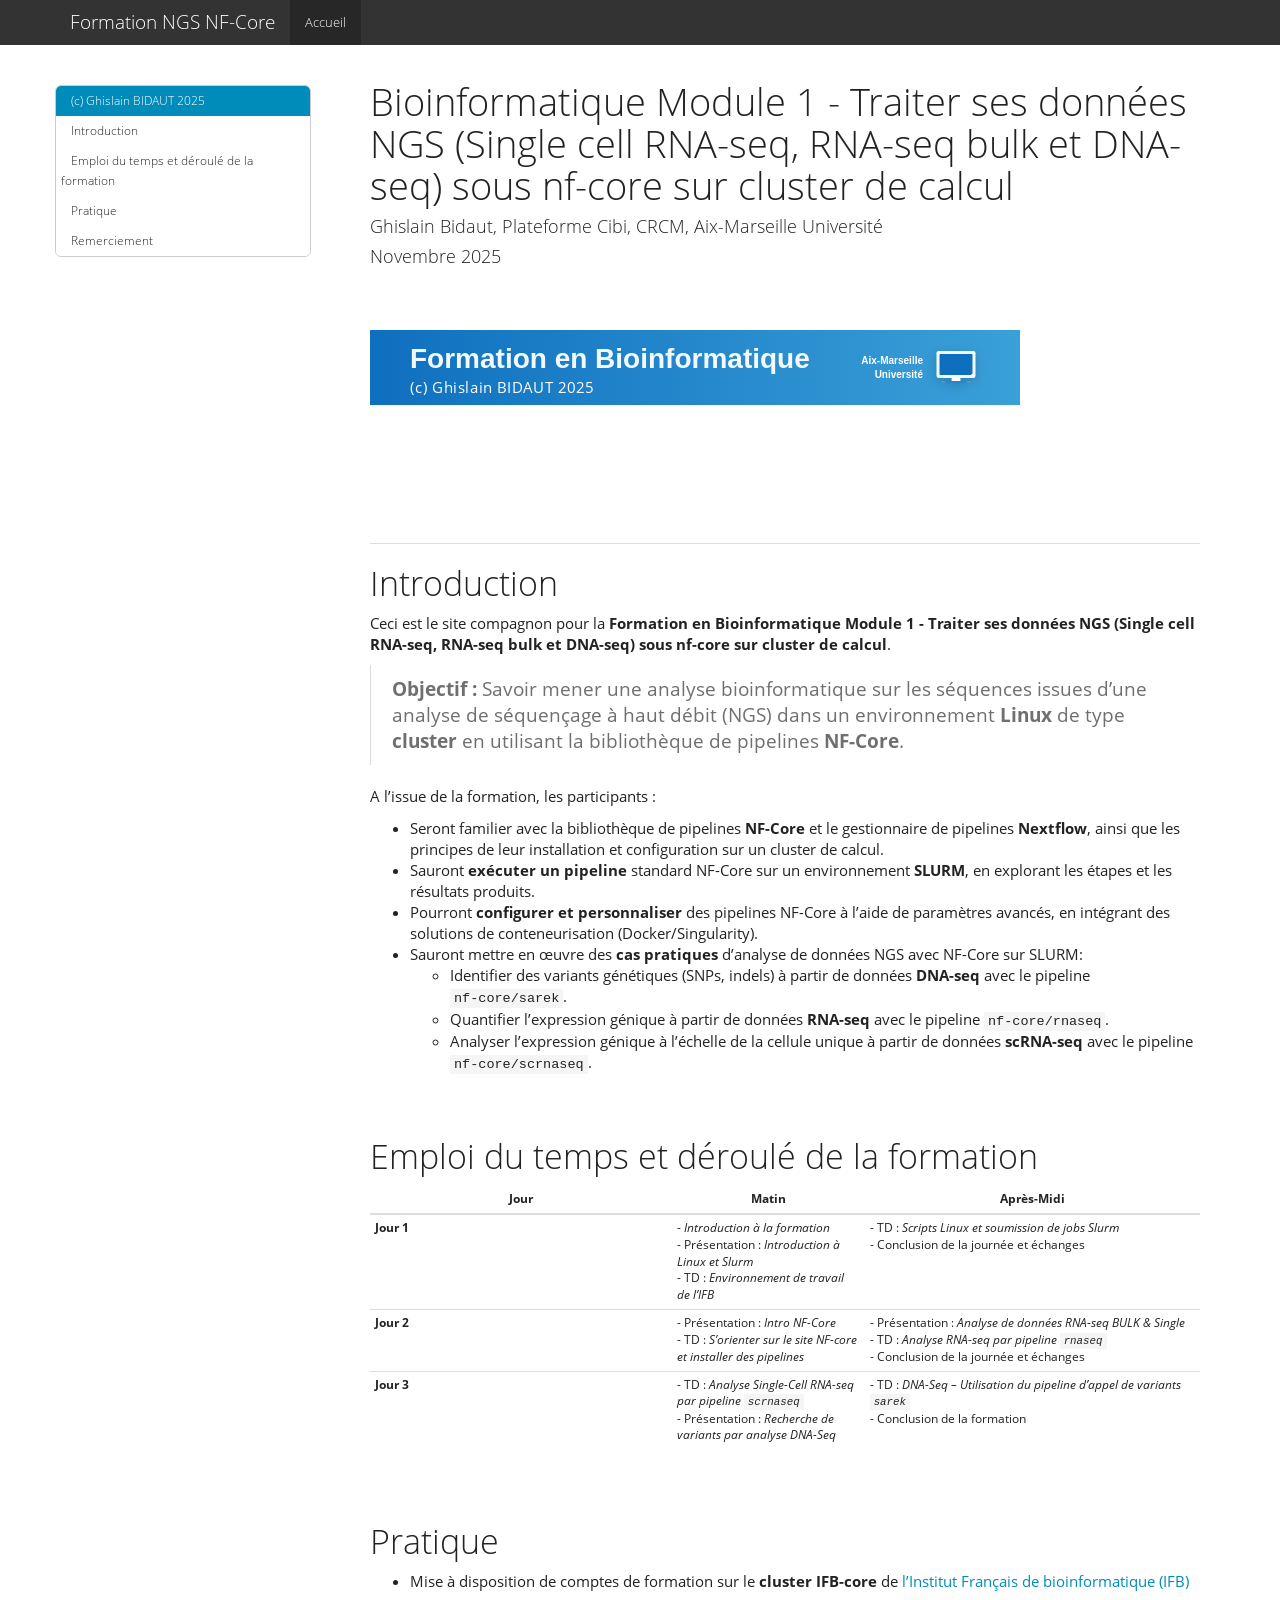
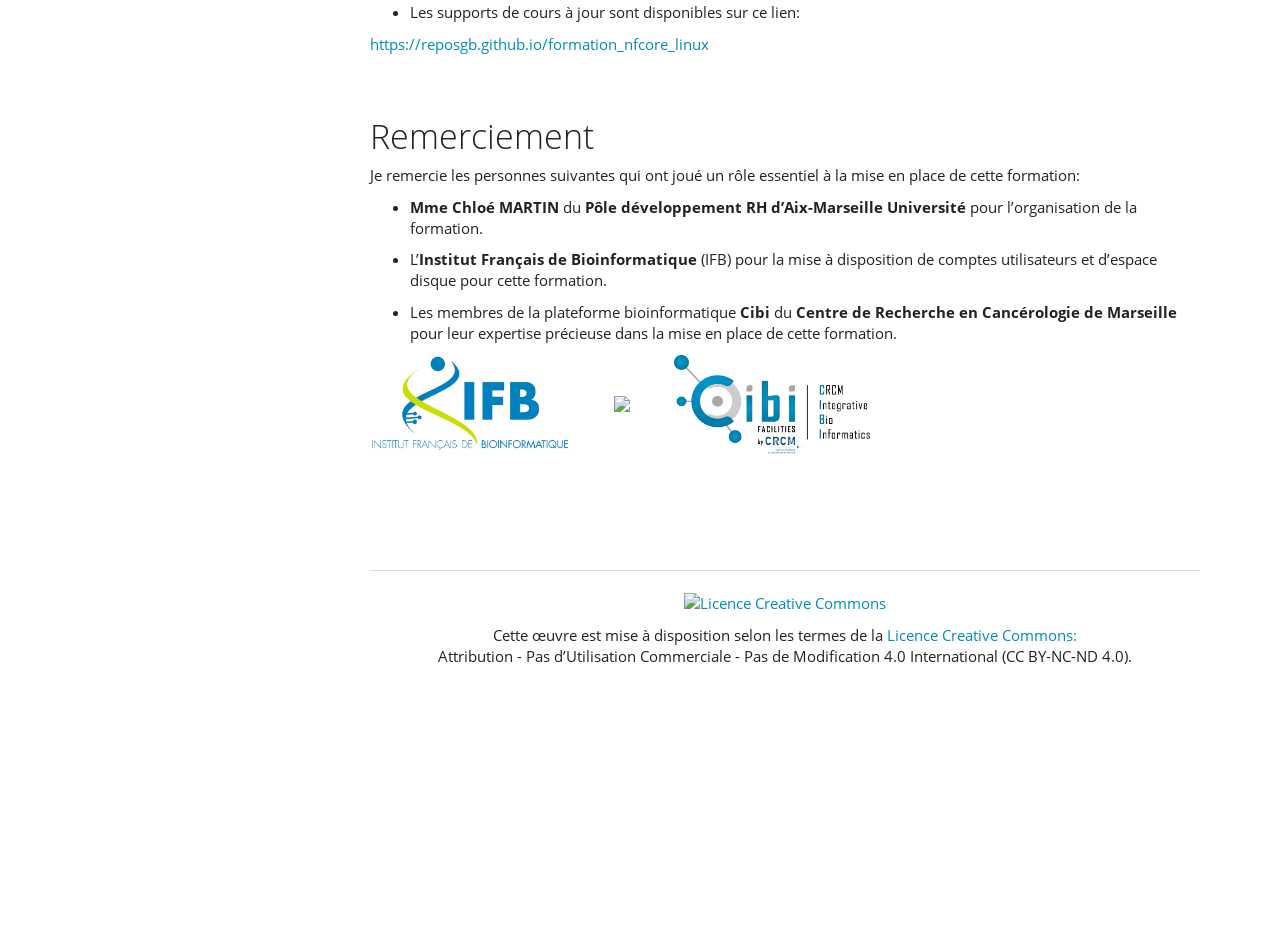
==== commit fe8b11b4: "update" ====
--- a/index.html
+++ b/index.html
@@ -345,8 +345,116 @@
 
 
 <p><br> <br></p>
-<p><img src="Maxi_Logo_Formation_Bioinfo.png" width="3000" /> <br> <br>
-<br> <br></p>
+<!doctype html>
+<html lang="fr">
+<head>
+<meta charset="utf-8" />
+<meta name="viewport" content="width=device-width,initial-scale=1" />
+<title>Bandeau Logo</title>
+<style>
+  /* Conteneur fixe aux dimensions demandées */
+  .banner {
+    width: 3000px;
+    height: 400px;
+    box-sizing: border-box;
+    display: flex;
+    align-items: center;
+    justify-content: space-between;
+    padding: 40px 80px;
+    /* Fond : modifiable facilement */
+    background: linear-gradient(90deg, #0f6fbf 0%, #3aa0d8 100%);
+    color: #ffffff;
+    font-family: "Helvetica Neue", Arial, sans-serif;
+    overflow: hidden;
+  }
+
+  /* Zone texte */
+  .banner .text {
+    display: flex;
+    flex-direction: column;
+    gap: 6px;
+    line-height: 1;
+  }
+
+  .banner .name {
+    font-size: 30px;
+    font-weight: 500;
+    letter-spacing: 1px;
+    margin: 0;
+  }
+
+  .banner .subtitle {
+    font-size: 24px;
+    font-weight: 600;
+    opacity: 0.95;
+    margin: 0;
+  }
+
+  .banner .meta {
+    font-size: 56px;
+    font-weight: 800;
+    opacity: 0.95;
+    margin-top: 8px;
+  }
+
+  /* Icône + encadrement droit */
+  .banner .icon {
+    display: flex;
+    align-items: center;
+    gap: 18px;
+  }
+
+  .label-univ {
+    font-size: 20px;
+    font-weight: 700;
+    text-align: right;
+  }
+
+  /* Taille de l'icône ordinateur */
+  .computer {
+    width: 96px;
+    height: auto;
+    display: block;
+    filter: drop-shadow(0 6px 10px rgba(0,0,0,0.18));
+  }
+
+  /* Responsive pour affichage dans un navigateur (si réduit) */
+  @media (max-width: 1400px) {
+    .banner {
+      transform: scale(0.5);
+      transform-origin: left top;
+      width: 1300px;
+      height: 150px;
+    }
+  }
+</style>
+</head>
+<body>
+  <div class="banner" role="img" aria-label="Bandeau de la formation Bioinformatique 2025">
+    <div class="text">
+      <div class="meta">Formation en Bioinformatique</div>
+      <h1 class="name">(c) Ghislain BIDAUT 2025</h1>
+  <!--    <h2 class="subtitle">Aix Marseille Université</h2> -->
+    </div>
+
+    <div class="icon" aria-hidden="false">
+      <div class="label-univ">Aix-Marseille<br>Université</div>
+
+      <!-- Petit ordinateur en SVG (modifiable) -->
+      <svg class="computer" viewBox="0 0 64 64" xmlns="http://www.w3.org/2000/svg" role="img" aria-label="icône ordinateur">
+        <rect x="6" y="10" width="52" height="36" rx="3" ry="3" fill="#ffffff" opacity="0.95"/>
+        <rect x="10" y="14" width="44" height="28" rx="1" ry="1" fill="#0f6fbf"/>
+        <rect x="26" y="46" width="12" height="4" rx="1" ry="1" fill="#ffffff"/>
+        <rect x="18" y="50" width="28" height="2" rx="1" ry="1" fill="#0f6fbf"/>
+        <circle cx="54" cy="42" r="1.8" fill="#ffffff" />
+        <!-- clavier -->
+        <rect x="12" y="50" width="40" height="2" rx="0.8" ry="0.8" fill="#ffffff" opacity="0.12"/>
+      </svg>
+    </div>
+  </div>
+</body>
+</html>
+<p><br> <br></p>
 <hr />
 <div id="introduction" class="section level1">
 <h1>Introduction</h1>
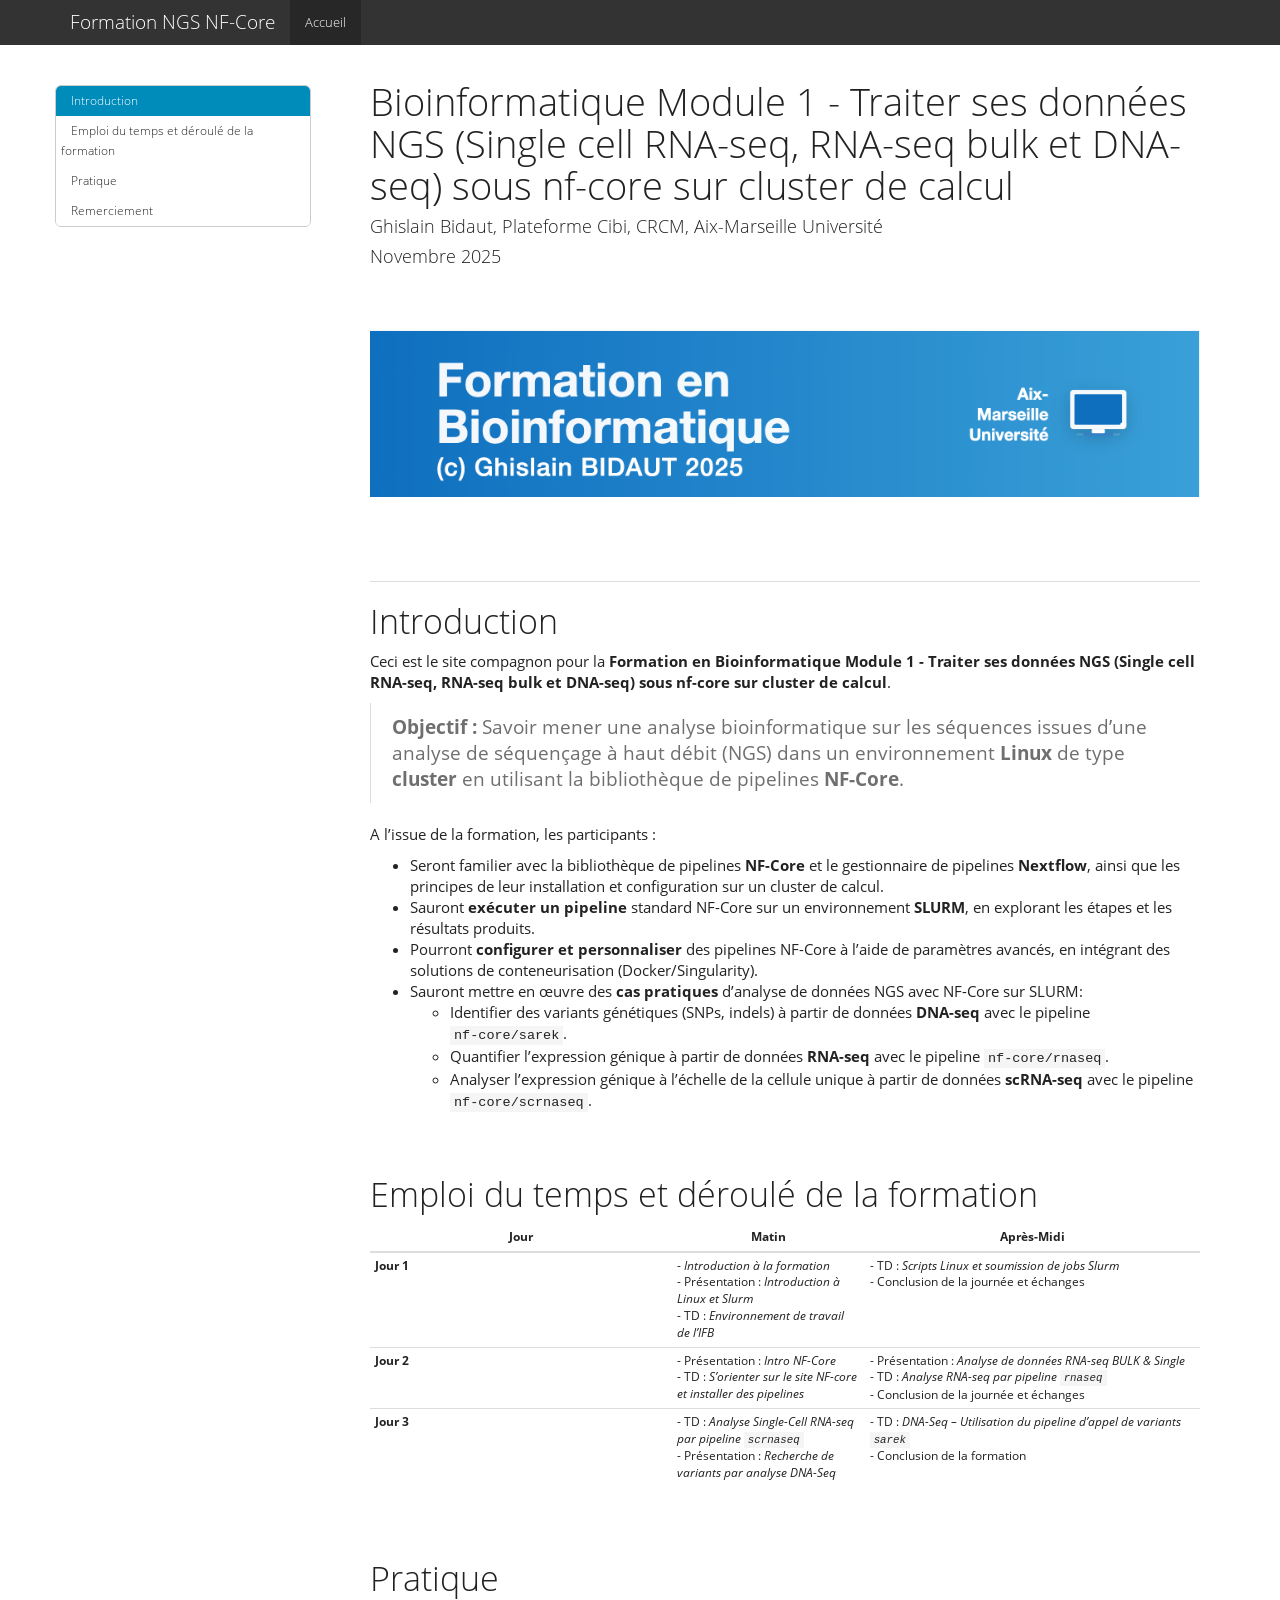
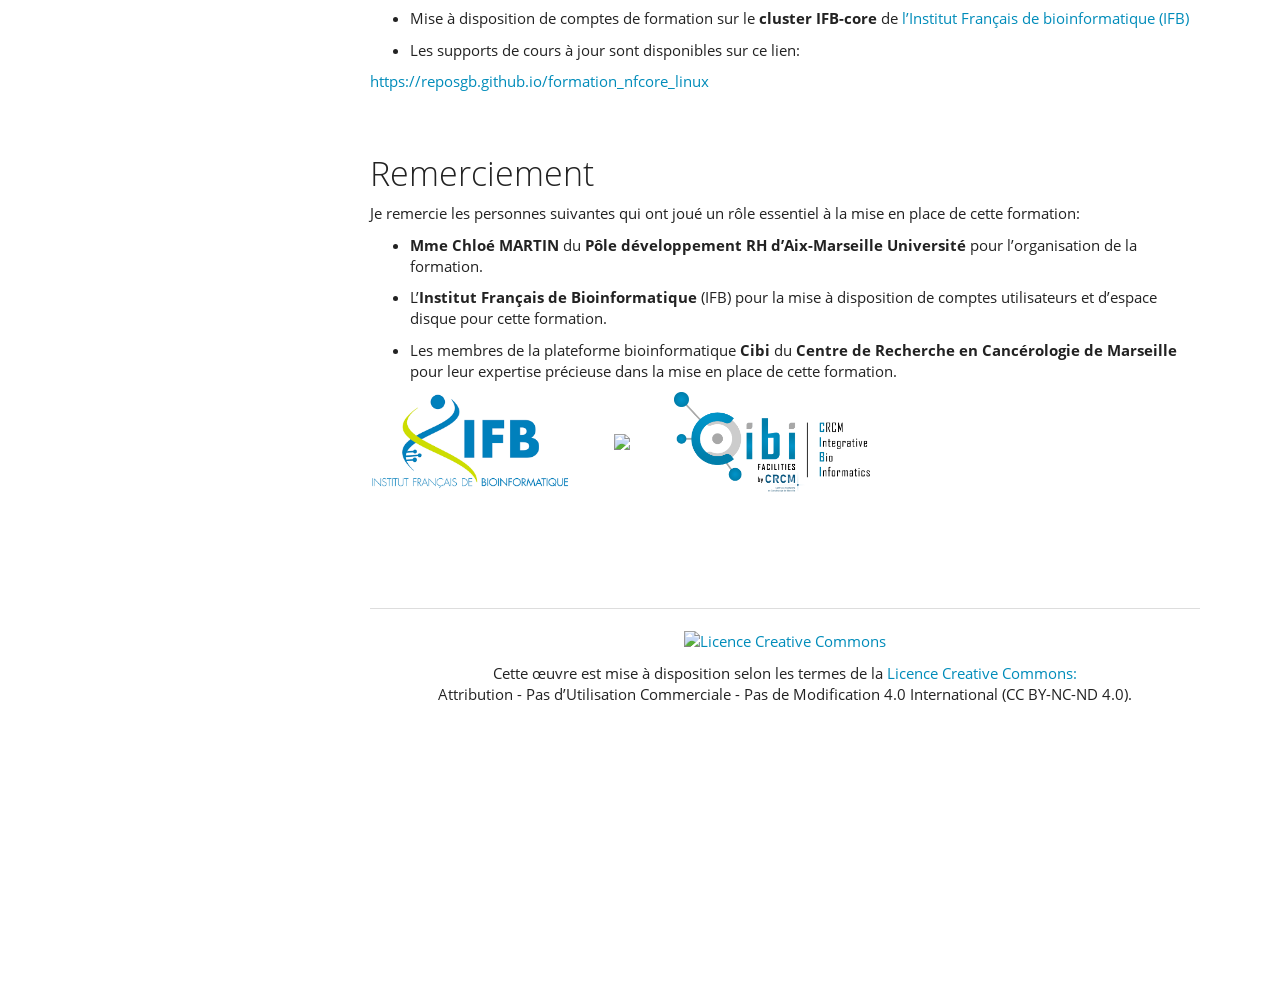
==== commit 02f2c287: "update" ====
--- a/index.html
+++ b/index.html
@@ -345,116 +345,8 @@
 
 
 <p><br> <br></p>
-<!doctype html>
-<html lang="fr">
-<head>
-<meta charset="utf-8" />
-<meta name="viewport" content="width=device-width,initial-scale=1" />
-<title>Bandeau Logo</title>
-<style>
-  /* Conteneur fixe aux dimensions demandées */
-  .banner {
-    width: 3000px;
-    height: 400px;
-    box-sizing: border-box;
-    display: flex;
-    align-items: center;
-    justify-content: space-between;
-    padding: 40px 80px;
-    /* Fond : modifiable facilement */
-    background: linear-gradient(90deg, #0f6fbf 0%, #3aa0d8 100%);
-    color: #ffffff;
-    font-family: "Helvetica Neue", Arial, sans-serif;
-    overflow: hidden;
-  }
-
-  /* Zone texte */
-  .banner .text {
-    display: flex;
-    flex-direction: column;
-    gap: 6px;
-    line-height: 1;
-  }
-
-  .banner .name {
-    font-size: 30px;
-    font-weight: 500;
-    letter-spacing: 1px;
-    margin: 0;
-  }
-
-  .banner .subtitle {
-    font-size: 24px;
-    font-weight: 600;
-    opacity: 0.95;
-    margin: 0;
-  }
-
-  .banner .meta {
-    font-size: 56px;
-    font-weight: 800;
-    opacity: 0.95;
-    margin-top: 8px;
-  }
-
-  /* Icône + encadrement droit */
-  .banner .icon {
-    display: flex;
-    align-items: center;
-    gap: 18px;
-  }
-
-  .label-univ {
-    font-size: 20px;
-    font-weight: 700;
-    text-align: right;
-  }
-
-  /* Taille de l'icône ordinateur */
-  .computer {
-    width: 96px;
-    height: auto;
-    display: block;
-    filter: drop-shadow(0 6px 10px rgba(0,0,0,0.18));
-  }
-
-  /* Responsive pour affichage dans un navigateur (si réduit) */
-  @media (max-width: 1400px) {
-    .banner {
-      transform: scale(0.5);
-      transform-origin: left top;
-      width: 1300px;
-      height: 150px;
-    }
-  }
-</style>
-</head>
-<body>
-  <div class="banner" role="img" aria-label="Bandeau de la formation Bioinformatique 2025">
-    <div class="text">
-      <div class="meta">Formation en Bioinformatique</div>
-      <h1 class="name">(c) Ghislain BIDAUT 2025</h1>
-  <!--    <h2 class="subtitle">Aix Marseille Université</h2> -->
-    </div>
-
-    <div class="icon" aria-hidden="false">
-      <div class="label-univ">Aix-Marseille<br>Université</div>
-
-      <!-- Petit ordinateur en SVG (modifiable) -->
-      <svg class="computer" viewBox="0 0 64 64" xmlns="http://www.w3.org/2000/svg" role="img" aria-label="icône ordinateur">
-        <rect x="6" y="10" width="52" height="36" rx="3" ry="3" fill="#ffffff" opacity="0.95"/>
-        <rect x="10" y="14" width="44" height="28" rx="1" ry="1" fill="#0f6fbf"/>
-        <rect x="26" y="46" width="12" height="4" rx="1" ry="1" fill="#ffffff"/>
-        <rect x="18" y="50" width="28" height="2" rx="1" ry="1" fill="#0f6fbf"/>
-        <circle cx="54" cy="42" r="1.8" fill="#ffffff" />
-        <!-- clavier -->
-        <rect x="12" y="50" width="40" height="2" rx="0.8" ry="0.8" fill="#ffffff" opacity="0.12"/>
-      </svg>
-    </div>
-  </div>
-</body>
-</html>
-<p><br> <br></p>
+<p><img src="Maxi_Logo_Formation_Bioinfo.png" width="3000" /> <br> <br>
+<br> <br></p>
 <hr />
 <div id="introduction" class="section level1">
 <h1>Introduction</h1>
